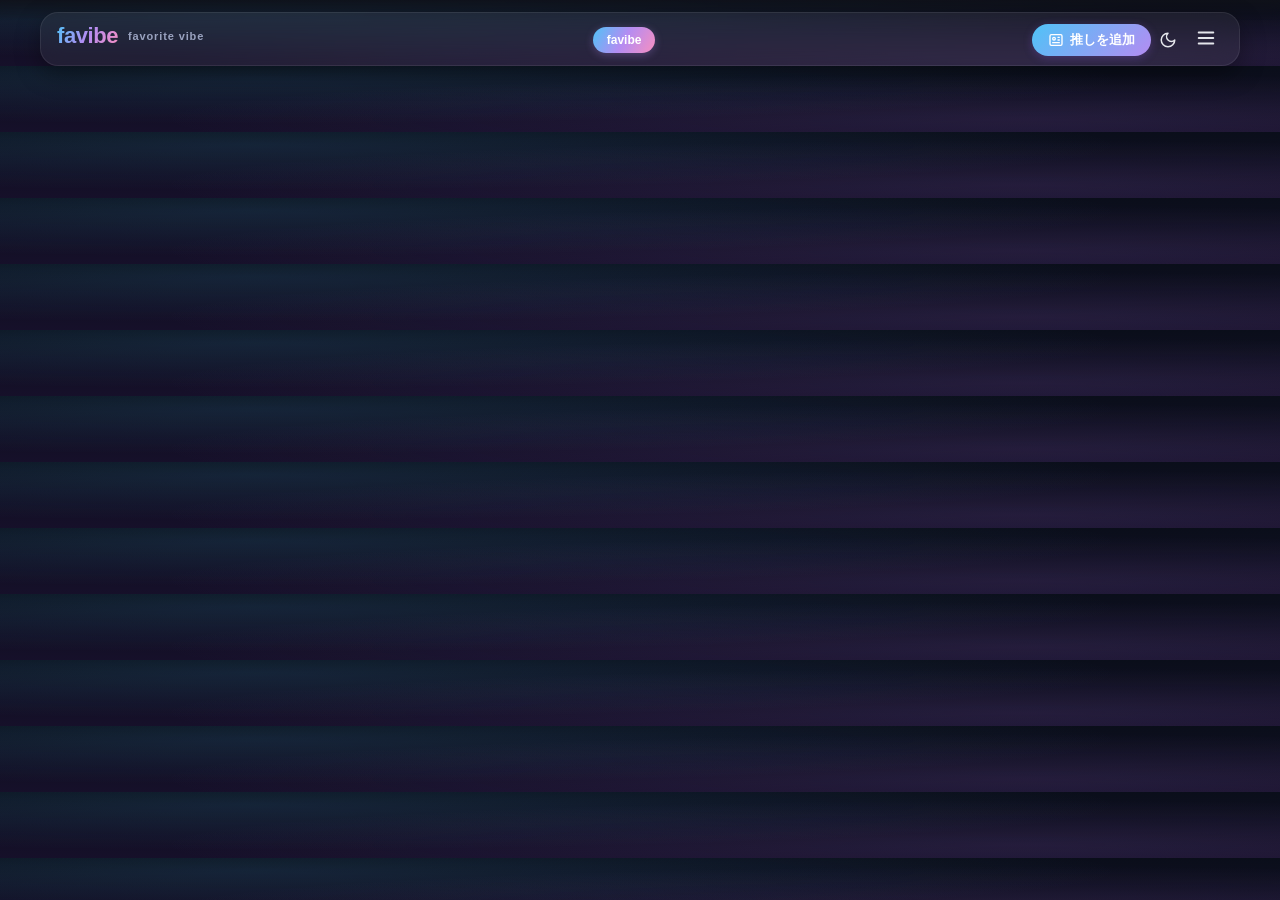
==== favibe.html @ fa759374 "feat: 元サイト大幅アップデートをfavibeに反映 (データ保持) - 上流 Millivibe の新UIをマージ: pinnedBar/検索フィルタ(タレント/プレイリスト/ソート/お気に入り" ====
<!DOCTYPE html>
<html lang="ja">
<head>
<meta charset="UTF-8">
<meta name="viewport" content="width=device-width, initial-scale=1.0">
<title>favibe | favorite vibe</title>
<meta name="description" content="favibe - にじさんじの歌みたを連続で聴く音楽サービス。好きな推しを選んで自動更新、止まらずに。">
<meta name="robots" content="noindex, nofollow, noarchive">
<meta property="og:title" content="favibe | favorite vibe">
<meta property="og:description" content="にじさんじの歌みたを連続で聴く音楽サービス。好きな推しを選んで自動更新。">
<meta property="og:type" content="website">
<meta property="og:url" content="https://favibe.onrender.com/">
<meta property="og:image" content="/images/icon/512.png">
<meta property="og:site_name" content="favibe">
<meta name="twitter:card" content="summary_large_image">
<meta name="twitter:title" content="favibe | favorite vibe">
<meta name="twitter:description" content="にじさんじの歌みたを連続で聴く音楽サービス。">
<link rel="icon" type="image/x-icon" href="/favicon.ico">
<link rel="icon" type="image/png" sizes="192x192" href="/images/icon/192.png">
<link rel="apple-touch-icon" sizes="512x512" href="/images/icon/512.png">
<link rel="stylesheet" href="/video.css">
<link rel="stylesheet" href="/millivibe.css">
<link rel="stylesheet" href="/favibe.css">
<style>
/* favibe oshi modal additions */
.favibe-logo-text {
  font-weight: 900;
  font-size: 22px;
  letter-spacing: -0.02em;
  background: linear-gradient(120deg,#4fc3f7,#b48cf2,#f78fc0);
  -webkit-background-clip: text;
  -webkit-text-fill-color: transparent;
  background-clip: text;
}
.oshi-modal {
  position: fixed;
  inset: 0;
  z-index: 10000;
  display: none;
  align-items: center;
  justify-content: center;
  padding: 16px;
}
.oshi-modal.open { display: flex; }
.oshi-modal-backdrop {
  position: absolute;
  inset: 0;
  background: rgba(5,8,18,0.72);
  backdrop-filter: blur(6px);
}
.oshi-modal-panel {
  position: relative;
  width: min(720px, 100%);
  max-height: min(85vh, 720px);
  overflow: hidden;
  display: flex;
  flex-direction: column;
  background: linear-gradient(180deg, rgba(26,31,55,0.98), rgba(14,18,36,0.98));
  border: 1px solid rgba(255,255,255,0.12);
  border-radius: 20px;
  box-shadow: 0 20px 60px rgba(0,0,0,0.55);
}
.oshi-modal-head {
  padding: 18px 20px 12px;
  border-bottom: 1px solid rgba(255,255,255,0.08);
  display: flex;
  align-items: center;
  justify-content: space-between;
  gap: 12px;
}
.oshi-modal-body {
  padding: 16px 20px;
  overflow-y: auto;
  flex: 1;
}
.oshi-modal-foot {
  padding: 14px 20px 18px;
  border-top: 1px solid rgba(255,255,255,0.08);
  display: flex;
  align-items: center;
  gap: 10px;
  justify-content: flex-end;
  flex-wrap: wrap;
}
.oshi-grid {
  display: grid;
  grid-template-columns: repeat(auto-fill, minmax(150px,1fr));
  gap: 10px;
}
.oshi-card {
  display: flex;
  align-items: center;
  gap: 10px;
  padding: 10px 12px;
  border-radius: 14px;
  border: 1px solid rgba(255,255,255,0.10);
  background: rgba(255,255,255,0.05);
  cursor: pointer;
  transition: all 0.15s;
  user-select: none;
}
.oshi-card:hover { background: rgba(255,255,255,0.09); transform: translateY(-1px); }
.oshi-card.selected {
  background: linear-gradient(135deg, rgba(79,195,247,0.22), rgba(183,140,242,0.22));
  border-color: rgba(183,140,242,0.45);
  box-shadow: 0 4px 14px rgba(183,140,242,0.18);
}
.oshi-check {
  width: 20px; height: 20px;
  border-radius: 50%;
  border: 2px solid rgba(255,255,255,0.22);
  display: inline-flex; align-items: center; justify-content: center;
  flex-shrink: 0;
  background: rgba(255,255,255,0.06);
  transition: all 0.15s;
}
.oshi-card.selected .oshi-check {
  background: linear-gradient(120deg,#4fc3f7,#b48cf2);
  border-color: transparent;
  color: #fff;
}
.oshi-chip {
  display: inline-flex; align-items: center; gap: 6px;
  padding: 6px 10px;
  border-radius: 999px;
  background: rgba(183,140,242,0.18);
  border: 1px solid rgba(183,140,242,0.25);
  color: #e4e6eb;
  font-size: 12px;
  font-weight: 700;
}
</style>
<script>try{ document.documentElement.setAttribute('data-theme','dark'); }catch(e){}</script>
</head>
<body class="millivibe favibe">
<header>
  <div class="header-top">
    <div class="header-logo" style="display:flex;align-items:center;gap:10px">
      <span class="favibe-logo-text">favibe</span>
      <span style="font-size:11px;color:#9aa3c0;font-weight:700;letter-spacing:0.08em">favorite vibe</span>
    </div>
    <nav class="service-nav" aria-label="サービス切替" style="display:flex;gap:6px;align-items:center;margin-left:12px">
      <span class="service-tab active" style="padding:6px 14px;border-radius:999px;background:linear-gradient(120deg,#4fc3f7,#b48cf2,#f78fc0);color:#fff;font-size:12px;font-weight:800;box-shadow:0 2px 8px rgba(183,140,242,0.3)">favibe</span>
    </nav>
    <div class="header-right">
      <button id="oshiAddBtn" class="header-mypage-btn" style="background:linear-gradient(135deg,#4fc3f7,#b48cf2);">推しを追加</button>
      <div class="cursor-top-wrap" id="cursorTopWrap" style="display:none">
        <button id="cursorTopBtn" class="cursor-top-btn" aria-label="カーソル選択" aria-expanded="false" aria-haspopup="true">
          <span class="cursor-top-preview" id="cursorTopPreview" style="width:18px;height:18px;border-radius:50%;background:#7a4fc4;border:2px solid #fff;box-shadow:0 1px 4px rgba(0,0,0,0.2);display:inline-block;flex-shrink:0"></span>
          <span id="cursorTopLabel">カーソル</span>
          <svg width="12" height="12" viewBox="0 0 24 24" fill="none" stroke="currentColor" stroke-width="2" stroke-linecap="round" stroke-linejoin="round" style="opacity:0.6"><path d="M6 9l6 6 6-6"/></svg>
        </button>
        <div id="cursorDropdown" class="cursor-dropdown" role="menu" aria-hidden="true"></div>
      </div>
      <button id="themeBtn" class="acct-btn" aria-label="ダークモード切替"><svg id="themeBtnIcon" width="18" height="18" viewBox="0 0 24 24" fill="none" stroke="currentColor" stroke-width="2" stroke-linecap="round" stroke-linejoin="round"><path d="M12 3a6 6 0 0 0 9 9 9 9 0 1 1-9-9Z"/></svg></button>
      <button id="acctBtn" class="acct-btn" aria-label="アカウント" style="display:none"><svg width="18" height="18" viewBox="0 0 24 24" fill="none" stroke="currentColor" stroke-width="2" stroke-linecap="round" stroke-linejoin="round"><path d="M19 21v-2a4 4 0 0 0-4-4H9a4 4 0 0 0-4 4v2"/><circle cx="12" cy="7" r="4"/></svg></button>
      <button id="hamburgerBtn" class="hamburger-btn" aria-label="メニュー"><svg width="22" height="22" viewBox="0 0 24 24" fill="none" stroke="currentColor" stroke-width="2" stroke-linecap="round" stroke-linejoin="round"><line x1="4" x2="20" y1="6" y2="6"/><line x1="4" x2="20" y1="12" y2="12"/><line x1="4" x2="20" y1="18" y2="18"/></svg></button>
    </div>
  </div>
</header>

<!-- 推し選択モーダル -->
<div id="oshiModal" class="oshi-modal" aria-hidden="true" role="dialog" aria-modal="true" aria-labelledby="oshiModalTitle">
  <div class="oshi-modal-backdrop" id="oshiModalBackdrop"></div>
  <div class="oshi-modal-panel">
    <div class="oshi-modal-head">
      <div>
        <h2 id="oshiModalTitle" style="margin:0;font-size:16px;font-weight:900;color:#e4e6eb">あなたの好きな推しを選んでください</h2>
        <p style="margin:6px 0 0;font-size:11px;color:#9aa3c0;line-height:1.6">複数選択できます。にじさんじ全員(172) + EN(28) + ChroNoiR から選べます。<br>1人が選んだ推しはクラス全員に共有され、自動更新されます。後から追加もできます。🔒は配信中のため変更不可。</p>
      </div>
      <button id="oshiModalClose" aria-label="閉じる" style="width:32px;height:32px;border-radius:50%;border:1px solid rgba(255,255,255,0.12);background:rgba(255,255,255,0.06);color:#9aa3c0;cursor:pointer">×</button>
    </div>
    <div class="oshi-modal-body">
      <div style="display:flex;gap:8px;align-items:center;margin-bottom:10px;flex-wrap:wrap">
        <input id="oshiSearch" placeholder="推しを検索 (例: 叶)" style="flex:1;min-width:140px;padding:10px 14px;border-radius:999px;border:1px solid rgba(255,255,255,0.12);background:rgba(255,255,255,0.08);color:#e4e6eb;font-size:13px">
        <span id="oshiCount" style="font-size:11px;color:#9aa3c0;white-space:nowrap">0件選択中</span>
        <button id="oshiSelectAll" style="padding:6px 10px;border-radius:999px;border:1px solid rgba(255,255,255,0.12);background:rgba(255,255,255,0.06);color:#e4e6eb;font-size:11px;cursor:pointer">全選択</button>
        <button id="oshiClearAll" style="padding:6px 10px;border-radius:999px;border:1px solid rgba(255,255,255,0.08);background:transparent;color:#9aa3c0;font-size:11px;cursor:pointer">クリア</button>
      </div>
      <div id="oshiGroupFilter" style="display:flex;gap:6px;align-items:center;margin-bottom:12px;flex-wrap:wrap">
        <button class="oshi-group-btn active" data-group="" style="padding:6px 12px;border-radius:999px;border:none;background:linear-gradient(120deg,#4fc3f7,#b48cf2);color:#fff;font-size:11px;font-weight:800;cursor:pointer">全て <span class="oshi-group-count" data-group="" style="opacity:0.85;margin-left:4px"></span></button>
        <button class="oshi-group-btn" data-group="にじさんじ" style="padding:6px 12px;border-radius:999px;border:1px solid rgba(255,255,255,0.12);background:rgba(255,255,255,0.06);color:#e4e6eb;font-size:11px;font-weight:700;cursor:pointer">にじさんじ <span class="oshi-group-count" data-group="にじさんじ" style="opacity:0.7;margin-left:4px"></span></button>
        <button class="oshi-group-btn" data-group="NIJISANJI EN" style="padding:6px 12px;border-radius:999px;border:1px solid rgba(255,255,255,0.12);background:rgba(255,255,255,0.06);color:#e4e6eb;font-size:11px;font-weight:700;cursor:pointer">EN <span class="oshi-group-count" data-group="NIJISANJI EN" style="opacity:0.7;margin-left:4px"></span></button>
        <button class="oshi-group-btn" data-group="にじさんじユニット" style="padding:6px 12px;border-radius:999px;border:1px solid rgba(255,255,255,0.12);background:rgba(255,255,255,0.06);color:#e4e6eb;font-size:11px;font-weight:700;cursor:pointer">ユニット <span class="oshi-group-count" data-group="にじさんじユニット" style="opacity:0.7;margin-left:4px"></span></button>
      </div>
      <div id="oshiSelectedChips" style="display:flex;flex-wrap:wrap;gap:6px;margin-bottom:12px"></div>
      <div id="oshiGrid" class="oshi-grid"></div>
      <p id="oshiHint" style="margin:12px 0 0;font-size:11px;color:#7a83a8;line-height:1.6"></p>
      <div id="oshiRequestSection" style="margin-top:16px;padding:14px;border-radius:14px;background:rgba(255,255,255,0.04);border:1px solid rgba(255,255,255,0.06)">
        <h4 style="margin:0 0 8px;font-size:12px;font-weight:800;color:#e4e6eb">にじさんじ以外をリクエスト</h4>
        <p style="margin:0 0 10px;font-size:11px;color:#9aa3c0;line-height:1.6">リストにない推しは、名前とYouTubeリンクでリクエストできます。送信すると管理者が確認して追加します。</p>
        <div style="display:flex;gap:8px;flex-wrap:wrap">
          <input id="oshiReqName" placeholder="名前 (例: Ado)" style="flex:1;min-width:120px;padding:10px 12px;border-radius:10px;border:1px solid rgba(255,255,255,0.12);background:rgba(255,255,255,0.08);color:#e4e6eb;font-size:12px">
          <input id="oshiReqUrl" placeholder="YouTubeリンク (例: https://www.youtube.com/@Ado1020)" style="flex:2;min-width:180px;padding:10px 12px;border-radius:10px;border:1px solid rgba(255,255,255,0.12);background:rgba(255,255,255,0.08);color:#e4e6eb;font-size:12px">
          <button id="oshiReqBtn" style="padding:10px 16px;border-radius:10px;border:none;background:linear-gradient(120deg,#4fc3f7,#b48cf2);color:#fff;font-size:12px;font-weight:800;cursor:pointer;white-space:nowrap">リクエスト送信</button>
        </div>
        <p id="oshiReqStatus" style="margin:8px 0 0;font-size:11px;color:#9aa3c0"></p>
        <div id="oshiReqList" style="margin-top:10px;display:flex;flex-direction:column;gap:6px"></div>
      </div>
<div class="vibe-layout">
    <nav class="vibe-side-nav" id="vibeSideNav" aria-label="Millivibeメニュー">
    <div id="pinnedBar" style="display:grid;grid-template-columns:1fr 1fr;gap:8px;margin-bottom:10px;padding:8px;background:rgba(255,255,255,0.04);border-radius:12px;border:1px dashed rgba(255,255,255,0.12)">
      <div style="grid-column:1/-1;font-size:11px;color:#9aa3c0;text-align:center">ピン留め（最大4つ）</div>
    </div>
    <div style="height:1px;background:rgba(255,255,255,0.08);margin:4px 0 8px"></div>
    <button class="vibe-nav-item active" data-tab="nowplaying">再生中</button>
    <button class="vibe-nav-item" data-tab="search">検索</button>
    <button class="vibe-nav-item" data-tab="library">ライブラリ</button>
    <button class="vibe-nav-item" data-tab="ranking">ランキング</button>
    <button class="vibe-nav-item" data-tab="playlists">プレイリスト</button>
  </nav>
  <main class="vibe-main">
    <!-- 再生中 -->
    <section id="vibeNowSec" class="vibe-section" data-tab="nowplaying">
      <div class="vibe-now-grid">
        <div class="vibe-now-left">
          <div class="vibe-record-wrap" id="recordWrap">
            <div class="vibe-record" id="vibeRecord">
              <div class="record-vinyl">
                <img id="recordThumb" src="" alt="" style="display:none">
                <div class="record-center"></div>
              </div>
            </div>
            <div class="record-info">
              <h2 id="nowTitle" style="margin:10px 0 4px;font-size:16px;font-weight:800;color:#e4e6eb">曲を選択してください</h2>
              <p id="nowArtist" style="margin:0;font-size:12px;color:#9aa3c0"></p>
            </div>
          </div>
          <div class="vibe-player-wrap small" id="vibePlayerWrap">
            <div id="vibePlayer"></div>
            <div class="watch-loading" id="vibeLoading" style="display:none"><div class="watch-spinner"></div><span>読み込み中...</span></div>
          </div>
        </div>
        <div class="vibe-now-right">
          <div class="vibe-controls" id="vibeControls">
            <button id="btnShuffle" title="シャッフル" aria-label="シャッフル"><svg width="16" height="16" viewBox="0 0 24 24" fill="none" stroke="currentColor" stroke-width="2"><polyline points="16 3 21 3 21 8"/><line x1="4" y1="20" x2="21" y2="3"/><polyline points="21 16 21 21 16 21"/><line x1="15" y1="15" x2="9" y2="9"/><polyline points="4 4 4 8 8 8"/></svg></button>
            <button id="btnPrev" title="前へ" aria-label="前へ"><svg width="16" height="16" viewBox="0 0 24 24" fill="currentColor"><polygon points="19 20 9 12 19 4 19 20"/><line x1="5" y1="19" x2="5" y2="5" style="stroke:currentColor;stroke-width:2"/></svg></button>
            <button id="btnPlay" class="play-main" title="再生/停止" aria-label="再生"><svg width="18" height="18" viewBox="0 0 24 24" fill="currentColor"><polygon points="5 3 19 12 5 21 5 3"/></svg></button>
            <button id="btnNext" title="次へ" aria-label="次へ"><svg width="16" height="16" viewBox="0 0 24 24" fill="currentColor"><polygon points="5 4 15 12 5 20 5 4"/><line x1="19" y1="5" x2="19" y2="19" style="stroke:currentColor;stroke-width:2"/></svg></button>
            <button id="btnRepeat" title="リピート" data-mode="off" aria-label="リピート"><svg width="16" height="16" viewBox="0 0 24 24" fill="none" stroke="currentColor" stroke-width="2"><polyline points="17 1 21 5 17 9"/><path d="M3 11V9a4 4 0 0 1 4-4h14"/><polyline points="7 23 3 19 7 15"/><path d="M21 13v2a4 4 0 0 1-4 4H3"/></svg></button>
            <button id="btnAutomix" title="AUTOMIX" data-on="0" aria-label="AUTOMIX">AUTOMIX</button>
            <button id="btnPip" title="PiP" aria-label="PiP"><svg width="14" height="14" viewBox="0 0 24 24" fill="none" stroke="currentColor" stroke-width="2"><rect x="2" y="3" width="20" height="14" rx="2"/><rect x="12" y="8" width="8" height="6" rx="1" fill="currentColor" stroke="none"/></svg></button>
          </div>
          <div style="display:flex;align-items:center;gap:8px;margin:10px 0">
            <input id="volSlider" type="range" min="0" max="100" value="80" title="音量" style="flex:1">
            <label style="display:flex;align-items:center;gap:6px;font-size:11px;color:#9aa3c0;white-space:nowrap"><input type="checkbox" id="autoNextToggle"> 自動連続再生</label>
          </div>
          <div id="oshiStatus" style="display:flex;align-items:center;gap:8px;margin:8px 0;padding:8px 10px;border-radius:12px;background:rgba(255,255,255,0.04);border:1px solid rgba(255,255,255,0.06);font-size:11px;color:#9aa3c0"></div>
          <div id="queueWrap" class="queue-wrap" style="max-height:50vh;overflow-y:auto;scroll-behavior:smooth;padding-right:4px">
            <div id="queueHistoryInline" style="display:none;margin-bottom:8px">
              <div style="font-size:11px;color:#9aa3c0;margin-bottom:6px;display:flex;align-items:center;gap:6px">再生履歴 <span style="font-size:10px;border:1px solid rgba(255,255,255,0.12);border-radius:999px;padding:1px 6px">薄く表示</span></div>
              <div id="historyListInline" style="display:flex;flex-direction:column;gap:6px;opacity:0.55"></div>
              <div style="height:1px;background:linear-gradient(to right, transparent, rgba(183,140,242,0.5), transparent);margin:10px 0"></div>
            </div>
            <div id="queueHistorySticky" style="display:none;position:sticky;top:0;background:rgba(10,14,26,0.92);backdrop-filter:blur(8px);padding:8px;border-radius:12px;margin-bottom:8px;z-index:2;border:1px solid rgba(255,255,255,0.08)">
              <div style="font-size:11px;color:#9aa3c0;margin-bottom:6px">最近再生した曲</div>
              <div id="historyListSticky" style="display:flex;flex-direction:column;gap:6px"></div>
            </div>
            <h3 style="font-size:13px;font-weight:800;margin:0 0 8px;display:flex;align-items:center;gap:8px">キュー <span id="queueCount" style="font-weight:400;color:#9aa3c0"></span><button id="btnClearQueue" style="margin-left:auto;padding:4px 10px;border-radius:999px;border:1px solid rgba(255,255,255,0.12);background:rgba(255,255,255,0.06);color:#e4e6eb;font-size:11px;cursor:pointer">クリア</button></h3>
            <div id="queueList" style="display:flex;flex-direction:column;gap:6px"></div>
          </div>
        </div>
      </div>
    </section>

    <!-- 検索 -->
    <section id="vibeSearchSec" class="vibe-section" data-tab="search" style="display:none">
      <div style="display:flex;gap:8px;align-items:center;margin-bottom:10px">
        <input id="songSearch" placeholder="曲名・アーティスト・タグで検索" style="flex:1;padding:10px 14px;border-radius:999px;border:1px solid rgba(255,255,255,0.12);background:rgba(255,255,255,0.08);color:#e4e6eb">
      </div>
      <div id="searchSuggest" style="display:flex;gap:6px;flex-wrap:wrap;margin-bottom:8px"></div>
      <div style="display:flex;gap:8px;align-items:center;flex-wrap:wrap;margin-bottom:10px">
        <select id="filterTalent" style="padding:8px 10px;border-radius:999px;border:1px solid rgba(255,255,255,0.12);background:rgba(255,255,255,0.08);color:#e4e6eb;font-size:12px"><option value="">全タレント</option></select>
        <select id="filterPlaylist" style="padding:8px 10px;border-radius:999px;border:1px solid rgba(255,255,255,0.12);background:rgba(255,255,255,0.08);color:#e4e6eb;font-size:12px"><option value="">全プレイリスト</option></select>
        <select id="sortSelect" style="padding:8px 10px;border-radius:999px;border:1px solid rgba(255,255,255,0.12);background:rgba(255,255,255,0.08);color:#e4e6eb;font-size:12px"><option value="new">新着</option><option value="popular">人気</option><option value="name">名前順</option><option value="plays">再生回数</option></select>
        <label style="font-size:11px;color:#9aa3c0;display:flex;align-items:center;gap:4px"><input type="checkbox" id="filterFavorites"> お気に入りのみ</label>
      </div>
      <div id="searchTags" style="display:flex;gap:6px;flex-wrap:wrap;margin-bottom:10px"></div>
      <div id="searchRecommend" style="margin-bottom:16px"></div>
      <div id="searchResults" style="display:grid;grid-template-columns:repeat(auto-fill,minmax(140px,1fr));gap:12px"></div>
      <button id="btnShowAllSongs" style="width:100%;margin-top:12px;padding:12px;border-radius:14px;background:rgba(255,255,255,0.06);border:1px solid rgba(255,255,255,0.08);color:#e4e6eb;font-weight:700;cursor:pointer;display:flex;align-items:center;justify-content:center;gap:6px"><svg width="16" height="16" viewBox="0 0 24 24" fill="none" stroke="currentColor" stroke-width="2"><rect x="3" y="3" width="7" height="7" rx="1"/><rect x="14" y="3" width="7" height="7" rx="1"/><rect x="3" y="14" width="7" height="7" rx="1"/><path d="M14 14h3v3h-3z"/><path d="M21 14v3"/><path d="M14 21h3v-3"/></svg> 曲一覧をすべて表示</button>
    </section>

    <!-- ライブラリ -->
    <section id="vibeLibrarySec" class="vibe-section" data-tab="library" style="display:none">
      <h3 style="font-size:14px;font-weight:800;margin:0 0 12px">ライブラリ</h3>
      <div class="library-section">
        <h4 style="font-size:12px;font-weight:800;color:#9aa3c0;margin:0 0 8px">お気に入り</h4>
        <div id="libFavorites" style="display:grid;grid-template-columns:repeat(auto-fill,minmax(140px,1fr));gap:12px"></div>
      </div>
      <div class="library-section" style="margin-top:18px">
        <h4 style="font-size:12px;font-weight:800;color:#9aa3c0;margin:0 0 8px">自作プレイリスト</h4>
        <div id="libPlaylists" style="display:flex;flex-direction:column;gap:8px"></div>
      </div>
      <div class="library-section" style="margin-top:18px">
        <h4 style="font-size:12px;font-weight:800;color:#9aa3c0;margin:0 0 8px">再生履歴</h4>
        <div id="libHistory" style="display:flex;flex-direction:column;gap:6px;max-height:300px;overflow-y:auto"></div>
      </div>
    </section>

    <!-- ランキング -->
    <section id="vibeRankingSec" class="vibe-section" data-tab="ranking" style="display:none">
      <h3 style="font-size:14px;font-weight:800;margin:0 0 10px">人気ランキング</h3>
      <div id="rankingList" style="display:flex;flex-direction:column;gap:8px"></div>
      <p style="font-size:11px;color:#9aa3c0;margin-top:8px">YouTube再生数とUnishare内再生回数を併記しています。</p>
    </section>

    <!-- プレイリスト -->
    <section id="vibePlaylistsSec" class="vibe-section" data-tab="playlists" style="display:none">
      <h3 style="font-size:12px;font-weight:800;color:#9aa3c0;margin:0 0 8px">タレント別（全曲）</h3>
      <div id="talentPlaylists" style="display:grid;grid-template-columns:repeat(auto-fill,minmax(140px,1fr));gap:12px;margin-bottom:18px"></div>
      <h3 style="font-size:12px;font-weight:800;color:#9aa3c0;margin:0 0 8px">プリセット</h3>
      <div id="presetPlaylists" style="display:grid;grid-template-columns:1fr 1fr;gap:12px;margin-bottom:18px"></div>
      <div style="display:flex;align-items:center;gap:8px;margin-bottom:8px"><h3 style="font-size:13px;font-weight:800;margin:0">自作プレイリスト</h3><button id="btnCreatePlaylist" style="margin-left:auto;padding:6px 12px;border-radius:999px;border:none;background:linear-gradient(120deg,#4fc3f7,#b48cf2,#f78fc0);color:#fff;font-size:12px;font-weight:800;cursor:pointer">新規作成</button></div>
      <div id="customPlaylists" style="display:flex;flex-direction:column;gap:8px"></div>
    </section>
  </main>
</div>
<div id="miniPlayer" style="display:none;position:fixed;bottom:0;left:0;right:0;z-index:140;background:rgba(10,14,26,0.92);backdrop-filter:blur(12px);border-top:1px solid rgba(255,255,255,0.08);padding:8px 16px;align-items:center;gap:12px">
  <img id="miniThumb" style="width:48px;height:48px;border-radius:8px;object-fit:cover;flex-shrink:0" src="" alt="">
  <div style="flex:1;min-width:0">
    <div id="miniTitle" style="font-size:12px;font-weight:800;color:#e4e6eb;white-space:nowrap;overflow:hidden;text-overflow:ellipsis"></div>
    <div id="miniArtist" style="font-size:11px;color:#9aa3c0;white-space:nowrap;overflow:hidden;text-overflow:ellipsis"></div>
    <div style="height:3px;background:rgba(255,255,255,0.12);border-radius:999px;margin-top:4px"><div id="miniProgress" style="height:100%;width:0;background:linear-gradient(90deg,#4fc3f7,#b48cf2);border-radius:999px;transition:width 0.5s linear"></div></div>
  </div>
  <button id="miniPrev" aria-label="前へ" style="width:32px;height:32px;border-radius:50%;background:rgba(255,255,255,0.08);border:none;color:#e4e6eb;cursor:pointer;display:inline-flex;align-items:center;justify-content:center"><svg width="14" height="14" viewBox="0 0 24 24" fill="currentColor"><polygon points="19 20 9 12 19 4 19 20"/><line x1="5" y1="19" x2="5" y2="5" style="stroke:currentColor;stroke-width:2"/></svg></button>
  <button id="miniPlay" aria-label="再生" style="width:40px;height:40px;border-radius:50%;background:linear-gradient(120deg,#4fc3f7,#b48cf2,#f78fc0);color:#fff;border:none;cursor:pointer;display:inline-flex;align-items:center;justify-content:center"><svg width="16" height="16" viewBox="0 0 24 24" fill="currentColor"><polygon points="5 3 19 12 5 21 5 3"/></svg></button>
  <button id="miniNext" aria-label="次へ" style="width:32px;height:32px;border-radius:50%;background:rgba(255,255,255,0.08);border:none;color:#e4e6eb;cursor:pointer;display:inline-flex;align-items:center;justify-content:center"><svg width="14" height="14" viewBox="0 0 24 24" fill="currentColor"><polygon points="5 4 15 12 5 20 5 4"/><line x1="19" y1="5" x2="19" y2="19" style="stroke:currentColor;stroke-width:2"/></svg></button>
  <button id="miniExpand" aria-label="拡大" style="width:32px;height:32px;border-radius:50%;background:transparent;border:1px solid rgba(255,255,255,0.12);color:#9aa3c0;cursor:pointer;display:inline-flex;align-items:center;justify-content:center"><svg width="14" height="14" viewBox="0 0 24 24" fill="none" stroke="currentColor" stroke-width="2"><polyline points="15 3 21 3 21 9"/><polyline points="9 21 3 21 3 15"/><line x1="21" y1="3" x2="14" y2="10"/><line x1="3" y1="21" x2="10" y2="14"/></svg></button>
</div>
<footer class="site-footer">
  <p>favibeはクラス内で共有する音楽サービスです。楽曲の著作権は各権利者に帰属します。</p>
  <p style="font-size:11px;color:#7a83a8;margin-top:4px">YouTubeの広告は通常通り表示されます。プレイヤーを覆い隠さずご視聴ください。 • <span style="opacity:0.7">参考: Milli Unishare Millivibe</span></p>
</footer>

<script src="https://www.gstatic.com/firebasejs/10.12.2/firebase-app-compat.js"></script>
<script src="https://www.gstatic.com/firebasejs/10.12.2/firebase-database-compat.js"></script>
<script src="https://www.gstatic.com/firebasejs/10.12.2/firebase-auth-compat.js"></script>
<script src="/firebase-config.js"></script>
<script src="/js/icons.js"></script>
<script src="/firebase-init.js"></script>
<script src="/js/config.js"></script>
<script src="/js/storage.js"></script>
<script src="https://www.youtube.com/iframe_api" async></script>
<script src="/js/favibe.js"></script>
</body>
</html>
---- video.css ----
:root {
  --grad-main: linear-gradient(120deg, #4fc3f7, #b48cf2, #f78fc0);
  --card-bg: rgba(255, 255, 255, 0.78);
  --card-border: rgba(255, 255, 255, 0.92);
  --shadow: 0 8px 24px rgba(122, 131, 168, 0.12);
  --ink: #3b4468;
  --ink-muted: #7a83a8;
}
* { box-sizing: border-box; }
body {
  font-family: 'Helvetica Neue', Arial, sans-serif;
  background-color: #f8fbff;
  background-image: linear-gradient(175deg, #f8fbff 0%, #f6f3ff 45%, #fff8fb 100%);
  margin: 0;
  padding: 0;
  color: var(--ink);
}
body::before {
  content: "";
  position: fixed;
  top: 0; left: 0; right: 0;
  height: 20px;
  background: linear-gradient(to bottom, rgba(248,251,255,0.92) 0%, rgba(248,251,255,0.55) 45%, transparent 100%);
  -webkit-backdrop-filter: blur(4px);
  backdrop-filter: blur(4px);
  pointer-events: none;
  z-index: 99;
}
html[data-theme="dark"] body::before {
  background: linear-gradient(to bottom, rgba(16,18,26,0.85) 0%, transparent 100%);
}
@media (prefers-reduced-motion: reduce) { body::before { display: none; } }

/* ── インラインアイコン ── */
svg.ic {
  width: 1em;
  height: 1em;
  vertical-align: -0.125em;
  flex-shrink: 0;
}
.member-avatar-fallback svg.ic { width: 24px; height: 24px; color: #999; }
.member-icon {
  height: 36px;
  width: auto;
  max-width: 120px;
  border-radius: 4px;
  vertical-align: middle;
  object-fit: contain;
  background: transparent;
}

header {
  background: var(--card-bg);
  -webkit-backdrop-filter: blur(12px);
  backdrop-filter: blur(12px);
  padding: 10px 16px 8px;
  border: 1px solid var(--card-border);
  border-radius: 18px;
  margin: 12px auto 0;
  max-width: 1200px;
  position: sticky;
  top: 12px;
  z-index: 100;
  box-shadow: var(--shadow);
}

.header-top {
  display: flex;
  align-items: center;
  justify-content: space-between;
  gap: 12px;
  max-width: 1200px;
  margin: 0 auto;
}

.header-logo {
  text-align: left;
  margin-bottom: 8px;
}

.header-logo img {
  height: 40px;
  width: auto;
  display: block;
}

/* ── ヘッダーのマイページボタン（デスクトップのみ） ── */
.header-mypage-btn {
  display: inline-flex;
  align-items: center;
  gap: 6px;
  background: linear-gradient(135deg, #7a4fc4, #a06fd8);
  color: #fff;
  border: none;
  border-radius: 999px;
  padding: 7px 16px;
  font-size: 13px;
  font-weight: bold;
  cursor: pointer;
  white-space: nowrap;
  box-shadow: 0 2px 8px rgba(122, 79, 196, 0.35);
  transition: transform 0.15s, box-shadow 0.15s;
  touch-action: manipulation;
}
.header-mypage-btn::before {
  content: '';
  flex-shrink: 0;
  width: 16px;
  height: 16px;
  background: currentColor;
  -webkit-mask: url("data:image/svg+xml;charset=utf-8,%3Csvg xmlns='http://www.w3.org/2000/svg' viewBox='0 0 24 24' fill='none' stroke='black' stroke-width='2' stroke-linecap='round' stroke-linejoin='round'%3E%3Crect x='3' y='4' width='18' height='16' rx='2'/%3E%3Ccircle cx='9' cy='10' r='2'/%3E%3Cpath d='M15 8h2'/%3E%3Cpath d='M15 12h2'/%3E%3Cpath d='M7 16h10'/%3E%3C/svg%3E") center / contain no-repeat;
  mask: url("data:image/svg+xml;charset=utf-8,%3Csvg xmlns='http://www.w3.org/2000/svg' viewBox='0 0 24 24' fill='none' stroke='black' stroke-width='2' stroke-linecap='round' stroke-linejoin='round'%3E%3Crect x='3' y='4' width='18' height='16' rx='2'/%3E%3Ccircle cx='9' cy='10' r='2'/%3E%3Cpath d='M15 8h2'/%3E%3Cpath d='M15 12h2'/%3E%3Cpath d='M7 16h10'/%3E%3C/svg%3E") center / contain no-repeat;
}
.header-mypage-btn:hover {
  transform: translateY(-1px);
  box-shadow: 0 4px 14px rgba(122, 79, 196, 0.45);
}
@media (max-width: 560px) {
  .header-mypage-btn { display: none; }
  .header-logo img { height: 28px; }
  .header-logo { margin-bottom: 6px; }
  header { padding: 8px 12px 4px; }
  .header-top { gap: 8px; }
}

.stats-bar {
  background: #e6f9fa;
  border-radius: 20px;
  padding: 6px 14px;
  font-size: 12px;
  color: #00878c;
  display: inline-flex;
  align-items: center;
  gap: 10px;
  margin-left: 12px;
  font-weight: bold;
  flex-wrap: wrap;
  vertical-align: middle;
}
.stats-bar .stat-item {
  display: inline-flex;
  align-items: center;
  gap: 3px;
}
.stats-bar .stat-item .label { color: #555; }
.stats-bar .level-badge {
  background: #00bec4;
  color: #fff;
  padding: 2px 10px;
  border-radius: 12px;
  font-size: 12px;
}
.stats-bar .exp-bar {
  display: inline-flex;
  align-items: center;
  gap: 4px;
}
.stats-bar .exp-bar-fill {
  width: 60px;
  height: 6px;
  background: #ddd;
  border-radius: 3px;
  overflow: hidden;
  display: inline-block;
  vertical-align: middle;
}
.stats-bar .exp-bar-fill-inner {
  height: 100%;
  background: #00bec4;
  border-radius: 3px;
  transition: width 0.3s;
}

.tab-menu {
  display: flex;
  gap: 8px;
  max-width: 1200px;
  margin: 0 auto;
  overflow-x: auto;
  white-space: nowrap;
  padding-bottom: 6px;
  scrollbar-width: thin;
  scrollbar-color: #c9d4d2 transparent;
}
.tab-menu::-webkit-scrollbar { height: 6px; }
.tab-menu::-webkit-scrollbar-track { background: transparent; }
.tab-menu::-webkit-scrollbar-thumb { background: #c9d4d2; border-radius: 3px; }

.tab-item {
  background: rgba(255,255,255,0.75);
  color: var(--ink-muted);
  border: 1px solid var(--card-border);
  padding: 6px 14px;
  border-radius: 999px;
  font-size: 13px;
  font-weight: bold;
  cursor: pointer;
  transition: all 0.2s;
  flex-shrink: 0;
  display: inline-flex;
  align-items: center;
  gap: 6px;
  touch-action: manipulation;
  box-shadow: 0 2px 8px rgba(122,131,168,0.08);
}
.tab-item.active {
  background: var(--grad-main);
  color: white;
  border-color: transparent;
  box-shadow: 0 4px 14px rgba(183, 140, 242, 0.35);
}

.main-content {
  max-width: 1000px;
  margin: 20px auto;
  padding: 0 16px;
}

/* ── 検索バー ── */
.search-bar {
  margin: 14px 0 0;
}
.search-field {
  display: flex;
  align-items: center;
  gap: 8px;
  background: #fff;
  border: 1px solid #e0e0e0;
  border-radius: 24px;
  padding: 8px 14px;
  box-shadow: 0 1px 4px rgba(0,0,0,0.04);
}
.search-field > svg.ic { width: 16px; height: 16px; color: #999; }
.search-field input {
  flex: 1;
  border: none;
  outline: none;
  font-size: 14px;
  background: transparent;
  min-width: 0;
}
.search-clear-btn {
  background: #e8eceb;
  border: none;
  border-radius: 50%;
  width: 22px;
  height: 22px;
  display: inline-flex;
  align-items: center;
  justify-content: center;
  cursor: pointer;
  color: #666;
  padding: 0;
  flex-shrink: 0;
  touch-action: manipulation;
}
.search-clear-btn svg.ic { width: 12px; height: 12px; }
.search-clear-btn:hover { background: #d5dddb; }
.search-filters {
  display: flex;
  gap: 6px;
  margin-top: 8px;
  flex-wrap: wrap;
  align-items: center;
}
.sf-chip {
  background: #e8eceb;
  color: #555;
  border: none;
  padding: 6px 12px;
  border-radius: 16px;
  font-size: 12px;
  font-weight: bold;
  cursor: pointer;
  transition: all 0.2s;
  display: inline-flex;
  align-items: center;
  gap: 5px;
  touch-action: manipulation;
}
.sf-chip.active {
  background: #00bec4;
  color: #fff;
}
.sf-chip:hover { opacity: 0.85; }
.sf-select {
  background: #fff;
  color: #555;
  border: 1px solid #e0e0e0;
  border-radius: 16px;
  padding: 6px 10px;
  font-size: 12px;
  font-weight: bold;
  cursor: pointer;
  max-width: 100%;
  touch-action: manipulation;
}
.search-results { margin-top: 20px; }

/* ── 他サイトカード ── */
.sites-grid {
  display: grid;
  grid-template-columns: 1fr 1fr;
  gap: 12px;
}
.site-card {
  display: flex;
  align-items: center;
  gap: 12px;
  background: var(--card-bg);
  -webkit-backdrop-filter: blur(12px);
  backdrop-filter: blur(12px);
  border: 1px solid var(--card-border);
  border-radius: 18px;
  padding: 14px;
  box-shadow: var(--shadow);
  text-decoration: none;
  color: var(--ink);
  transition: transform 0.15s, box-shadow 0.15s;
  touch-action: manipulation;
}
.site-card:hover {
  transform: translateY(-2px);
  box-shadow: 0 12px 26px rgba(122,131,168,0.18);
}
.site-card--soon {
  opacity: 0.72;
  background: #f6f7f8;
  box-shadow: none;
}
.site-card--soon:hover {
  transform: none;
  box-shadow: none;
  cursor: default;
}
.site-card-badge {
  display: inline-block;
  margin-left: 6px;
  padding: 1px 7px;
  border-radius: 999px;
  background: #e8e8ec;
  color: #666;
  font-size: 10px;
  font-weight: normal;
  vertical-align: 1px;
}
.site-card-icon {
  width: 64px;
  height: 48px;
  flex-shrink: 0;
  display: flex;
  align-items: center;
  justify-content: center;
  overflow: hidden;
}
.site-card-icon img {
  max-width: 100%;
  max-height: 100%;
  object-fit: contain;
}
.site-card-body {
  display: flex;
  flex-direction: column;
  gap: 3px;
  min-width: 0;
}
.site-card-name {
  font-size: 14px;
  font-weight: bold;
  white-space: nowrap;
  overflow: hidden;
  text-overflow: ellipsis;
}
.site-card-desc {
  font-size: 11px;
  color: #888;
  line-height: 1.5;
  display: -webkit-box;
  -webkit-line-clamp: 2;
  -webkit-box-orient: vertical;
  overflow: hidden;
}
@media (max-width: 560px) {
  .sites-grid { grid-template-columns: 1fr; }
}

/* ── Milli Orbis 宣伝（ホーム） ── */
.orbis-promo {
  background: linear-gradient(135deg, #e6f9fa, #d7f0f4);
  border: 1px solid rgba(0, 190, 196, 0.25);
  border-radius: 12px;
  padding: 16px 18px;
}
.orbis-promo-body {
  display: flex;
  align-items: center;
  gap: 14px;
}
.orbis-promo-icon {
  flex-shrink: 0;
  width: 56px;
  height: 56px;
  border-radius: 50%;
  background: #fff;
  display: flex;
  align-items: center;
  justify-content: center;
  overflow: hidden;
  box-shadow: 0 2px 6px rgba(0,0,0,0.08);
}
.orbis-promo-icon img {
  max-width: 100%;
  max-height: 100%;
  object-fit: contain;
}
.orbis-promo-text {
  min-width: 0;
}
.orbis-promo-title {
  font-size: 15px;
  font-weight: bold;
  color: #00878c;
  margin-bottom: 4px;
}
.orbis-promo-desc {
  margin: 0 0 10px;
  font-size: 12px;
  color: #555;
  line-height: 1.6;
}
.orbis-promo-links {
  display: flex;
  gap: 8px;
  flex-wrap: wrap;
}
.orbis-promo-links a {
  display: inline-flex;
  align-items: center;
  gap: 5px;
  background: #fff;
  color: #00878c;
  border: 1px solid rgba(0, 190, 196, 0.35);
  border-radius: 20px;
  padding: 6px 13px;
  font-size: 12px;
  font-weight: bold;
  text-decoration: none;
  transition: background 0.15s, transform 0.15s;
  touch-action: manipulation;
}
.orbis-promo-links a:hover {
  background: #00bec4;
  color: #fff;
  transform: translateY(-1px);
}
@keyframes orbisPulse {
  0%, 100% { box-shadow: 0 0 0 0 rgba(0, 190, 196, 0.35); }
  50% { box-shadow: 0 0 0 6px rgba(0, 190, 196, 0); }
}
.orbis-promo-links a:first-child {
  animation: orbisPulse 2.4s ease-in-out infinite;
}
@media (max-width: 560px) {
  .orbis-promo-body { flex-direction: column; text-align: center; }
  .orbis-promo-links { justify-content: center; }
}

/* ── メンバータブのアクション行（Milli Orbis への導線） ── */
.member-actions {
  display: flex;
  gap: 10px;
  flex-wrap: wrap;
  margin: 6px 0 14px;
}
.orbis-link {
  display: inline-flex;
  align-items: center;
  gap: 6px;
  background: #fff;
  color: #00878c;
  border: 1px solid rgba(0, 190, 196, 0.35);
  border-radius: 20px;
  padding: 7px 15px;
  font-size: 12px;
  font-weight: bold;
  text-decoration: none;
  transition: background 0.15s, transform 0.15s;
  touch-action: manipulation;
}
.orbis-link:hover {
  background: #00bec4;
  color: #fff;
  transform: translateY(-1px);
}

/* ── チャンネル行（YouTube風） ── */
.video-channel-row {
  display: flex;
  align-items: center;
  gap: 7px;
  margin-top: 1px;
}
.video-channel-icon-wrap {
  width: 22px;
  height: 22px;
  border-radius: 50%;
  overflow: hidden;
  flex-shrink: 0;
  background: #fff;
  display: flex;
  align-items: center;
  justify-content: center;
  color: #aaa;
  border: 1px solid #eee;
}
.video-channel-icon {
  width: 100%;
  height: 100%;
  border-radius: 50%;
  object-fit: cover;
  display: block;
}
.video-channel-icon-wrap svg.ic { width: 13px; height: 13px; }
.video-channel-name {
  font-size: 11px;
  color: #888;
  overflow: hidden;
  text-overflow: ellipsis;
  white-space: nowrap;
  min-width: 0;
}

.tab-content { display: none; }
.tab-content.active { display: block; animation: fadeIn 0.3s; }
@keyframes fadeIn {
  from { opacity: 0; transform: translateY(5px); }
  to { opacity: 1; transform: translateY(0); }
}

.playlist-section { margin-bottom: 20px; }

.playlist-slider {
  display: flex;
  overflow-x: auto;
  gap: 12px;
  padding-bottom: 8px;
  scroll-snap-type: x mandatory;
  -ms-overflow-style: none;
  scrollbar-width: none;
}
.playlist-slider::-webkit-scrollbar { display: none; }
.playlist-slider .video-card {
  flex: 0 0 260px;
  scroll-snap-align: start;
}

.type-nav {
  display: flex;
  gap: 8px;
  margin: 12px 0 16px;
  flex-wrap: wrap;
}
.type-nav-btn {
  background: #e8eceb;
  color: #555;
  border: none;
  padding: 7px 16px;
  border-radius: 20px;
  font-size: 12px;
  font-weight: bold;
  cursor: pointer;
  transition: all 0.2s;
  touch-action: manipulation;
  display: inline-flex;
  align-items: center;
  gap: 5px;
}
.type-nav-btn:hover {
  background: #00bec4;
  color: #fff;
}

.video-section { margin-bottom: 24px; }

.section-header {
  display: flex;
  align-items: center;
  justify-content: space-between;
  margin-bottom: 10px;
}
.section-header h3 {
  margin: 0;
  font-size: 16px;
}
.oshi-team-chips {
  display: inline-flex;
  gap: 6px;
  margin-left: 10px;
}
.oshi-chip {
  width: 28px;
  height: 28px;
  border-radius: 50%;
  overflow: hidden;
  display: inline-flex;
  align-items: center;
  justify-content: center;
  background: rgba(122, 131, 168, 0.15);
}
.oshi-chip img { width: 100%; height: 100%; object-fit: cover; }
.oshi-chip .ic { width: 16px; height: 16px; color: #5a6072; }
.cooldown-badge {
  font-size: 12px;
  color: #ff4757;
  font-weight: bold;
}
.cooldown-badge.ready { color: #2ed573; }

.video-grid {
  display: grid;
  grid-template-columns: 1fr 1fr;
  gap: 12px;
}
@media (min-width: 1024px) {
  .video-grid { grid-template-columns: repeat(4, 1fr); gap: 10px; }
}
@media (min-width: 681px) and (max-width: 1023px) {
  .video-grid { grid-template-columns: repeat(3, 1fr); }
}

.video-card {
  background: var(--card-bg);
  -webkit-backdrop-filter: blur(12px);
  backdrop-filter: blur(12px);
  border: 1px solid var(--card-border);
  border-radius: 18px;
  overflow: hidden;
  box-shadow: var(--shadow);
  display: flex;
  flex-direction: column;
  transition: transform 0.15s, box-shadow 0.15s;
}
.video-card:hover { transform: translateY(-2px); box-shadow: 0 12px 26px rgba(122,131,168,0.18); }

.video-thumb-wrap {
  position: relative;
  padding-top: 56.25%;
  background: #000;
  cursor: pointer;
}
.video-thumb-wrap iframe {
  position: absolute;
  top: 0; left: 0; width: 100%; height: 100%;
  border: none;
}
.video-thumb-img {
  position: absolute;
  top: 0; left: 0; width: 100%; height: 100%;
  object-fit: cover;
}
.play-overlay {
  position: absolute;
  top: 50%; left: 50%;
  transform: translate(-50%, -50%);
  width: 52px; height: 52px;
  background: rgba(0,0,0,0.65);
  border-radius: 50%;
  display: flex;
  align-items: center;
  justify-content: center;
  font-size: 22px;
  color: #fff;
  pointer-events: none;
  transition: background 0.2s;
}
.video-thumb-wrap:hover .play-overlay {
  background: rgba(255,0,0,0.8);
}

.video-body {
  padding: 10px 12px 12px;
  display: flex;
  flex-direction: column;
  gap: 6px;
  flex: 1;
}

.video-title {
  font-size: 13px;
  font-weight: bold;
  margin: 0;
  line-height: 1.4;
  display: -webkit-box;
  -webkit-line-clamp: 2;
  -webkit-box-orient: vertical;
  overflow: hidden;
  flex: 1;
}
.video-title-row {
  display: flex;
  align-items: flex-start;
  gap: 6px;
}
.fav-btn {
  background: none;
  border: none;
  cursor: pointer;
  font-size: 18px;
  padding: 0;
  line-height: 1;
  color: #ccc;
  flex-shrink: 0;
  transition: color 0.15s;
  touch-action: manipulation;
}
.fav-btn:hover { color: #ffa502; }
.fav-btn.active { color: #ffa502; }
/* 共有ボタンは常時ティールでお気に入り（星）と区別しやすく */
.fav-btn.share-btn { color: #00bec4; }
.fav-btn.share-btn:hover { color: #0ab8be; }
/* タップ領域を少し広げて誤タップでカード側に漏れないように */
.video-title-row .fav-btn {
  padding: 6px 5px 4px;
  display: inline-flex;
  align-items: center;
}
.video-title-row .fav-btn .ic { width: 18px; height: 18px; }
.fav-btn.share-btn:hover { color: #00bec4; }
.fav-btn.share-btn.active { color: #00bec4; }

/* メンバータブ見出し（タイトル + 共有ボタン） */
.member-head {
  display: flex;
  align-items: center;
  justify-content: space-between;
  gap: 12px;
  margin-bottom: 16px;
}
.member-head h2 {
  margin: 0;
}

.cheer-button {
  background-color: #ff4757;
  color: white;
  border: none;
  padding: 8px;
  border-radius: 6px;
  font-size: 13px;
  font-weight: bold;
  cursor: pointer;
  transition: background 0.2s;
  width: 100%;
  touch-action: manipulation;
}
.cheer-button:hover { background-color: #ff6b81; }
.cheer-button:disabled { background-color: #a4b0be; cursor: not-allowed; }

.cooldown-text {
  font-size: 11px;
  color: #747d8c;
  text-align: center;
  margin: 0;
}

.youtube-link {
  display: block;
  text-align: center;
  font-size: 12px;
  color: #167ac6;
  text-decoration: none;
}
.youtube-link:hover { text-decoration: underline; }

/* ── 視聴ページ（YouTube風） ── */
.watch-view {
  padding-bottom: 24px;
}
.watch-bar {
  display: flex;
  align-items: center;
  gap: 10px;
  margin-bottom: 10px;
}
.watch-back-btn {
  background: #fff;
  border: 1px solid #e0e0e0;
  border-radius: 20px;
  padding: 7px 16px;
  font-size: 13px;
  font-weight: bold;
  color: #555;
  cursor: pointer;
  transition: background 0.15s, color 0.15s;
  touch-action: manipulation;
}
.watch-back-btn:hover {
  background: #00bec4;
  border-color: #00bec4;
  color: #fff;
}
.watch-player-wrap {
  position: sticky;
  top: var(--watch-sticky-top, 64px);
  z-index: 50;
  padding-top: 56.25%;
  background: #000;
  border-radius: 12px;
  overflow: hidden;
  box-shadow: 0 4px 14px rgba(0,0,0,0.08);
}
.watch-player-wrap iframe, #watchPlayer {
  position: absolute;
  top: 0; left: 0;
  width: 100%;
  height: 100%;
  border: none;
}
/* 同時視聴グリッド（2-4分割） */
.watch-grid {
  display: grid;
  gap: 12px;
}
.watch-grid.cols-2 { grid-template-columns: 1fr 1fr; }
.watch-grid.cols-3 { grid-template-columns: repeat(3, 1fr); }
.watch-grid.cols-4 { grid-template-columns: 1fr 1fr; }
.watch-grid-cell {
  display: flex;
  flex-direction: column;
  gap: 8px;
  min-width: 0;
}
.watch-grid-cell .watch-player-wrap {
  position: relative;
  top: auto;
}
.watch-grid-cell .watch-info { padding: 8px 0 0; }
.watch-grid-cell .watch-title { font-size: 14px; line-height: 1.4; }
.watch-split-close {
  position: absolute;
  top: 8px;
  right: 8px;
  z-index: 5;
  width: 28px;
  height: 28px;
  border: none;
  border-radius: 50%;
  background: rgba(0,0,0,0.6);
  color: #fff;
  font-size: 16px;
  line-height: 1;
  cursor: pointer;
  display: flex;
  align-items: center;
  justify-content: center;
}
.watch-pip-btn:hover, .watch-back-btn:hover { opacity: 0.9; }
.watch-collab { margin-bottom: 16px; }
.watch-collab h3 { font-size: 13px; font-weight: 800; margin: 0 0 4px; }
.watch-split-add-btn {
  margin-top: 6px;
  padding: 4px 10px;
  border: 1px solid #00bec4;
  border-radius: 999px;
  background: #fff;
  color: #00bec4;
  font-size: 11px;
  font-weight: 700;
  cursor: pointer;
}
.watch-split-add-btn:hover { background: #00bec4; color: #fff; }
/* 分割時は画面ギリギリまで使う */
.watch-view-split {
  margin: 0 -16px;
  padding: 0 4px;
}
.watch-view-split .watch-player-wrap {
  border-radius: 8px;
}
.watch-iframe-grid {
  display: grid;
  gap: 8px;
}
.watch-iframe-grid.cols-2 { grid-template-columns: 1fr 1fr; }
.watch-iframe-grid.cols-3 { grid-template-columns: 1fr 1fr; }
.watch-iframe-grid.cols-3 .watch-iframe-cell:nth-child(3) { grid-column: 1 / span 1; }
.watch-iframe-grid.cols-4 { grid-template-columns: 1fr 1fr; }
.watch-title-grid {
  display: grid;
  gap: 8px;
}
.watch-title-grid.cols-2 { grid-template-columns: 1fr 1fr; }
.watch-title-grid.cols-3 { grid-template-columns: 1fr 1fr; }
.watch-title-grid.cols-3 .watch-title-cell:nth-child(3) { grid-column: 1 / span 1; }
.watch-title-grid.cols-4 { grid-template-columns: 1fr 1fr; }
.watch-title-cell .watch-info { padding: 8px 0 0; }
.watch-title-cell .watch-title { font-size: 13px; }
@media (max-width: 680px) {
  .watch-view-split {
    margin: 0 -16px;
    padding: 0;
  }
  .watch-view-split .watch-player-wrap {
    border-radius: 0;
  }
  .watch-view-split .watch-iframe-grid,
  .watch-view-split .watch-title-grid {
    gap: 2px;
  }
  .watch-iframe-grid.cols-3 .watch-iframe-cell:nth-child(3),
  .watch-title-grid.cols-3 .watch-title-cell:nth-child(3) {
    grid-column: 1;
  }
}
@media (max-width: 680px) {
  .watch-grid.cols-2, .watch-grid.cols-3, .watch-grid.cols-4 {
    grid-template-columns: 1fr;
  }
  .watch-view .watch-bar {
    position: sticky;
    top: var(--watch-sticky-top, 64px);
    z-index: 40;
    background: #fff;
    margin: 0 -8px;
    padding: 8px;
    border-bottom: 1px solid #f0f0f0;
  }
  .watch-grid { gap: 8px; }
  .watch-grid-cell .watch-player-wrap { border-radius: 8px; }
  .watch-grid-cell .watch-info { padding: 6px 0 0; }
  .watch-grid-cell .watch-title { font-size: 13px; }
  html[data-theme="dark"] .watch-view .watch-bar { background: #1a1a1a; border-bottom-color: #2a2a2a; }
}
.watch-loading {
  position: absolute;
  inset: 0;
  display: flex;
  flex-direction: column;
  align-items: center;
  justify-content: center;
  gap: 10px;
  background: #0f0f0f;
  color: #aaa;
  font-size: 13px;
}
.watch-spinner {
  width: 34px;
  height: 34px;
  border: 3px solid rgba(255,255,255,0.2);
  border-top-color: #fff;
  border-radius: 50%;
  animation: watchSpin 0.8s linear infinite;
}
@keyframes watchSpin {
  to { transform: rotate(360deg); }
}
.watch-layout {
  display: flex;
  flex-direction: column;
  gap: 14px;
}
.watch-main {
  flex: 1;
  min-width: 0;
}
.watch-side {
  min-width: 0;
}
/* デスクトップ: YouTube風の2カラム（左固定: 動画+情報 / 右: 関連動画のみスクロール） */
@media (min-width: 900px) {
  .watch-view {
    display: flex;
    flex-direction: column;
    height: calc(100vh - var(--watch-sticky-top, 64px) - 40px);
  }
.watch-mute-hint {
  position: absolute;
  right: 12px;
  bottom: 12px;
  z-index: 5;
  display: none;
  align-items: center;
  gap: 6px;
  padding: 8px 14px;
  border: none;
  border-radius: 999px;
  background: rgba(24, 24, 28, 0.8);
  color: #fff;
  font-size: 13px;
  font-weight: 600;
  font-family: inherit;
  cursor: pointer;
  box-shadow: 0 2px 10px rgba(0, 0, 0, 0.35);
}
.watch-mute-hint.show {
  display: inline-flex;
}
.watch-layout {
    flex: 1;
    min-height: 0;
    flex-direction: row;
    align-items: stretch;
    gap: 20px;
    overflow: hidden;
  }
  .watch-main {
    overflow-x: hidden;
    overflow-y: auto;
    min-height: 0;
  }
  .watch-side {
    width: 360px;
    flex-shrink: 0;
    overflow-y: auto;
  }
  .watch-player-wrap {
    position: relative;
    top: 0;
    flex-shrink: 0;
    padding-top: 0;
    aspect-ratio: 16 / 9;
    max-height: calc(100vh - var(--watch-sticky-top, 64px) - 260px);
  }
  .watch-side .watch-related {
    margin-top: 0;
  }
}
.watch-info {
  margin-top: 14px;
  background: #fff;
  border-radius: 12px;
  padding: 14px 16px;
  box-shadow: 0 2px 8px rgba(0,0,0,0.05);
}
.watch-title {
  font-size: 17px;
  font-weight: bold;
  margin: 0 0 8px;
  line-height: 1.5;
}
.watch-meta {
  display: flex;
  align-items: center;
  gap: 12px;
  flex-wrap: wrap;
  margin-bottom: 12px;
}
.watch-channel-row {
  display: flex;
  align-items: center;
  gap: 7px;
  font-size: 12px;
  color: #666;
  min-width: 0;
}
.watch-channel-link {
  cursor: pointer;
  border-radius: 6px;
}
.watch-channel-link:hover .video-channel-name {
  color: #00bec4;
  text-decoration: underline;
}
.watch-channel-link:focus-visible {
  outline: 2px solid #00bec4;
  outline-offset: 2px;
}
.watch-actions {
  display: flex;
  align-items: center;
  gap: 10px;
  flex-wrap: wrap;
}
.watch-actions .fav-btn {
  background: #fff;
  border: 1px solid #e0e0e0;
  border-radius: 10px;
  font-size: 18px;
  padding: 9px 14px;
  color: #ccc;
  transition: color 0.15s, border-color 0.15s;
}
.watch-actions .fav-btn.active {
  color: #ffa502;
  border-color: #ffd7a1;
}
.watch-actions .fav-btn:hover { color: #ffa502; }
.watch-actions .cheer-button {
  width: auto;
  padding: 10px 20px;
  border-radius: 10px;
  font-size: 14px;
}
.watch-actions .cooldown-text {
  font-size: 11px;
  color: #747d8c;
  margin: 0;
  text-align: left;
}
.watch-actions .youtube-link {
  display: inline-flex;
  align-items: center;
  gap: 5px;
  padding: 9px 16px;
  border: 1px solid #d7e6ec;
  border-radius: 10px;
  background: #f6fafb;
  color: #167ac6;
  font-size: 12px;
  font-weight: bold;
  text-decoration: none;
  transition: background 0.15s;
  touch-action: manipulation;
}
.watch-actions .youtube-link:hover {
  background: #e6f4fa;
  text-decoration: none;
}
.watch-related {
  margin-top: 22px;
}
.rel-tabs {
  display: flex;
  gap: 8px;
  margin-bottom: 12px;
  overflow-x: auto;
  scrollbar-width: none;
  -webkit-overflow-scrolling: touch;
}
.rel-tabs::-webkit-scrollbar { display: none; }
.rel-tab {
  padding: 6px 14px;
  border-radius: 999px;
  border: 1px solid #e5e5e5;
  background: #f3f3f3;
  font-size: 12px;
  font-weight: 700;
  color: #555;
  cursor: pointer;
  white-space: nowrap;
  flex-shrink: 0;
  transition: all 0.15s;
}
.rel-tab.active {
  background: #00bec4;
  border-color: #00bec4;
  color: #fff;
  box-shadow: 0 2px 8px rgba(0,190,196,0.25);
}
.rel-tab:hover { border-color: #00bec4; }
.watch-rel-list {
  display: flex;
  flex-direction: column;
  gap: 10px;
}
.watch-rel-item {
  display: flex;
  gap: 12px;
  background: #fff;
  border-radius: 12px;
  padding: 8px;
  cursor: pointer;
  box-shadow: 0 1px 4px rgba(0,0,0,0.05);
  transition: transform 0.15s, box-shadow 0.15s, outline 0.15s;
  touch-action: manipulation;
  outline: 2px solid transparent;
}
.watch-rel-item:hover {
  transform: translateY(-1px);
  box-shadow: 0 3px 10px rgba(0,0,0,0.08);
}
.watch-rel-item.active {
  background: #e6f9fa;
  outline-color: #00bec4;
}
.watch-rel-thumb {
  width: 168px;
  aspect-ratio: 16 / 9;
  object-fit: cover;
  border-radius: 8px;
  flex-shrink: 0;
}
.watch-rel-body {
  min-width: 0;
  display: flex;
  flex-direction: column;
  justify-content: center;
  gap: 4px;
}
.watch-rel-title {
  margin: 0;
  font-size: 13px;
  font-weight: bold;
  line-height: 1.4;
  display: -webkit-box;
  -webkit-line-clamp: 2;
  -webkit-box-orient: vertical;
  overflow: hidden;
}
.watch-rel-channel {
  margin: 0;
  font-size: 11px;
  color: #888;
  overflow: hidden;
  text-overflow: ellipsis;
  white-space: nowrap;
  cursor: pointer;
  border-radius: 4px;
}
.watch-rel-channel:hover {
  color: #00bec4;
}
@media (max-width: 560px) {
  .watch-rel-thumb { width: 120px; }
  .watch-title { font-size: 15px; }
}

@media (max-width: 680px) {
  .video-grid { grid-template-columns: 1fr; gap: 8px; }
  .video-card { flex-direction: row; gap: 0; align-items: flex-start; }
  .video-thumb-wrap { width: 42%; flex-shrink: 0; }
  .video-body { flex: 1; min-width: 0; padding: 8px 10px; gap: 4px; }
  .video-title { font-size: 12px; line-height: 1.4; display: -webkit-box; -webkit-line-clamp: 2; -webkit-box-orient: vertical; overflow: hidden; }
  .video-meta { font-size: 11px; }
}

.empty-state {
  text-align: center;
  padding: 40px 20px;
  color: #999;
  font-size: 14px;
}
.load-more-btn {
  width: 100%;
  padding: 12px;
  background: #e8eceb;
  border: none;
  border-radius: 8px;
  font-size: 13px;
  font-weight: bold;
  color: #555;
  cursor: pointer;
  margin-top: 8px;
  touch-action: manipulation;
  transition: background 0.15s;
}
.load-more-btn:hover { background: #d5dddb; }
.load-more-btn:disabled { opacity: 0.6; cursor: default; }
.archive-load-btn {
  width: 100%;
  padding: 14px;
  background: #fff3e0;
  border: 2px dashed #ffa502;
  border-radius: 10px;
  font-size: 14px;
  font-weight: bold;
  color: #e67e22;
  cursor: pointer;
  margin-top: 16px;
  touch-action: manipulation;
  transition: background 0.15s;
}
.archive-load-btn:hover { background: #ffe0b2; }
.archive-load-btn:disabled { opacity: 0.6; cursor: default; }

.notification {
  position: fixed;
  top: 20px;
  right: 20px;
  padding: 12px 20px;
  border-radius: 8px;
  color: white;
  font-weight: bold;
  z-index: 999;
  animation: slideIn 0.3s;
}
.notification.success { background: #2ed573; }
.notification.error { background: #ff4757; }
.notification.info { background: #00bec4; }
@keyframes slideIn {
  from { transform: translateX(100%); opacity: 0; }
  to { transform: translateX(0); opacity: 1; }
}

/* ── ヘッダー右（マイページ・テーマ・アカウント・ハンバーガー） ── */
.header-right {
  display: flex;
  align-items: center;
  gap: 2px;
  z-index: 110;
  flex-shrink: 0;
}
.hamburger-btn {
  background: none;
  border: none;
  font-size: 24px;
  cursor: pointer;
  padding: 2px 6px;
  color: #333;
  line-height: 1;
  touch-action: manipulation;
}
.hamburger-btn:hover { opacity: 0.7; }

/* ── アカウント連携（ヘッダー） ── */
.acct-btn {
  background: none;
  border: none;
  font-size: 16px;
  cursor: pointer;
  padding: 2px 6px;
  color: #333;
  line-height: 1;
  touch-action: manipulation;
  margin-right: 4px;
  vertical-align: middle;
  display: inline-flex;
  align-items: center;
  gap: 6px;
}
.acct-btn:hover { opacity: 0.7; }
.acct-btn-ico {
  width: 26px;
  height: 26px;
  border-radius: 50%;
  background: #f0eef7;
  display: inline-flex;
  align-items: center;
  justify-content: center;
  font-size: 16px;
  line-height: 1;
  overflow: hidden;
  flex-shrink: 0;
}
.acct-btn-ico img {
  width: 100%;
  height: 100%;
  border-radius: 50%;
  object-fit: cover;
}
.acct-btn-name {
  font-size: 12px;
  font-weight: bold;
  color: #333;
  max-width: 90px;
  overflow: hidden;
  text-overflow: ellipsis;
  white-space: nowrap;
}

/* ── アカウント連携モーダル（マイページ準拠・Glass） ── */
.acct-overlay {
  position: fixed;
  inset: 0;
  background: rgba(59, 68, 104, 0.25);
  -webkit-backdrop-filter: blur(6px);
  backdrop-filter: blur(6px);
  z-index: 300;
  display: none;
  align-items: center;
  justify-content: center;
  padding: 18px;
}
.acct-overlay.open { display: flex; animation: fadeUp 0.22s ease; }
@keyframes fadeUp { from { opacity: 0; transform: translateY(8px); } to { opacity: 1; transform: none; } }
.acct-box {
  width: 100%;
  max-width: 400px;
  max-height: 90vh;
  display: flex;
  flex-direction: column;
  background: rgba(250, 250, 255, 0.94);
  -webkit-backdrop-filter: blur(16px);
  backdrop-filter: blur(16px);
  border: 1px solid rgba(255, 255, 255, 0.95);
  border-radius: 26px;
  box-shadow: 0 24px 70px rgba(59, 68, 104, 0.32);
  overflow: hidden;
  position: relative;
  overflow-y: auto;
}
.acct-box h3 {
  display: flex;
  align-items: center;
  gap: 8px;
  margin: 0;
  padding: 18px 22px 12px;
  font-size: 16px;
  font-weight: 800;
  letter-spacing: 0.03em;
  color: var(--ink);
}
.acct-box h3 .grad { background: var(--grad-main); -webkit-background-clip: text; background-clip: text; color: transparent; }
.acct-box .acct-body { padding: 0 22px 18px; overflow-y: auto; }
.acct-close {
  position: absolute;
  top: 12px;
  right: 12px;
  width: 32px;
  height: 32px;
  border: none;
  border-radius: 50%;
  background: rgba(122, 131, 168, 0.12);
  color: var(--ink);
  font-size: 15px;
  cursor: pointer;
  display: inline-flex;
  align-items: center;
  justify-content: center;
  z-index: 1;
}
.acct-close:hover { background: rgba(122, 131, 168, 0.22); }
.acct-box input {
  width: 100%;
  padding: 10px 14px;
  margin-bottom: 8px;
  border: 1px solid rgba(183, 140, 242, 0.35);
  border-radius: 14px;
  box-sizing: border-box;
  font-size: 14px;
  font-family: inherit;
  background: rgba(255, 255, 255, 0.85);
  outline: none;
  transition: border-color 0.15s, box-shadow 0.15s;
}
.acct-box input:focus { border-color: #b48cf2; box-shadow: 0 0 0 3px rgba(183, 140, 242, 0.18); }
.acct-box button {
  border: none;
  background: var(--grad-main);
  color: #fff;
  padding: 10px 18px;
  border-radius: 999px;
  font-size: 13.5px;
  font-weight: 800;
  font-family: inherit;
  cursor: pointer;
  transition: transform 0.15s, box-shadow 0.15s, opacity 0.15s;
  box-shadow: 0 4px 14px rgba(183, 140, 242, 0.3);
}
.acct-box button:hover { transform: translateY(-1px); box-shadow: 0 8px 20px rgba(183, 140, 242, 0.35); }
.acct-box button:active { transform: none; }
.acct-box button[style*="background:#999"], .acct-box button.btn-ghost {
  background: rgba(255,255,255,0.75) !important;
  color: var(--ink) !important;
  border: 1px solid var(--card-border) !important;
  box-shadow: none !important;
}
.acct-msg { font-size: 12.5px; color: #c25282; margin: 8px 0 0; min-height: 1em; }
.acct-msg.ok { color: #2b7fb0; }
.acct-hint { font-size: 11.5px; color: var(--ink-muted); margin: 8px 0 10px; line-height: 1.6; }
.acct-row { display: flex; gap: 8px; margin-bottom: 10px; }
.acct-row button { flex: 1; }
html[data-theme="dark"] .acct-box {
  background: rgba(30, 33, 45, 0.96);
  border-color: rgba(255, 255, 255, 0.16);
  box-shadow: 0 24px 70px rgba(0, 0, 0, 0.5);
}
html[data-theme="dark"] .acct-box input {
  background: rgba(255, 255, 255, 0.12);
  color: #e4e6eb;
  border-color: rgba(255, 255, 255, 0.18);
}
html[data-theme="dark"] .acct-box h3 { color: #e4e6eb; }

/* ── パスワード表示切替 ── */
.acct-pw-wrap { position: relative; margin-bottom: 8px; }
.acct-pw-wrap input { margin-bottom: 0; padding-right: 40px; }
.acct-pw-wrap .acct-pw-btn {
  position: absolute;
  right: 4px;
  top: 50%;
  transform: translateY(-50%);
  background: none;
  border: none;
  cursor: pointer;
  font-size: 14px;
  padding: 4px;
  color: #888;
}
.acct-pw-wrap .acct-pw-btn:hover { opacity: 0.7; }

/* ── プロフィール表示 ── */
.acct-profile {
  display: flex;
  align-items: center;
  gap: 10px;
  margin-bottom: 10px;
  padding-bottom: 10px;
  border-bottom: 1px solid #eee;
}
.acct-avatar {
  width: 48px;
  height: 48px;
  border-radius: 50%;
  object-fit: cover;
  display: inline-flex;
  align-items: center;
  justify-content: center;
  background: #f0eef7;
  font-size: 26px;
  line-height: 1;
  overflow: hidden;
}
.acct-avatar img {
  width: 100%;
  height: 100%;
  border-radius: 50%;
  object-fit: cover;
  flex-shrink: 0;
}
#mp-profile-icon {
  width: 48px;
  height: 48px;
  border-radius: 50%;
  display: inline-flex;
  align-items: center;
  justify-content: center;
  background: #f0eef7;
  font-size: 26px;
  line-height: 1;
  overflow: hidden;
  flex-shrink: 0;
}
#mp-profile-icon img {
  width: 100%;
  height: 100%;
  border-radius: 50%;
  object-fit: cover;
}
#mp-pid {
  word-break: break-all;
}
.acct-picon-row {
  display: flex;
  align-items: center;
  gap: 8px;
  margin-bottom: 8px;
}
.acct-picon-row .acct-avatar {
  flex-shrink: 0;
}
.acct-picon-row input {
  flex: 1;
  margin-bottom: 0;
}

/* ── ホーム画面のアカウントカード ── */
.home-acct-card {
  display: flex;
  align-items: center;
  gap: 12px;
  background: linear-gradient(135deg, #f5f2fb, #efe9fb);
  border: 1px solid #e6e0f5;
  border-radius: 12px;
  padding: 12px 14px;
  cursor: pointer;
  box-shadow: 0 2px 8px rgba(0,0,0,0.06);
  transition: transform 0.15s, box-shadow 0.15s;
  touch-action: manipulation;
}
.home-acct-card:hover {
  transform: translateY(-1px);
  box-shadow: 0 4px 14px rgba(0,0,0,0.1);
}
.home-acct-ico {
  width: 52px;
  height: 52px;
  border-radius: 50%;
  background: #fff;
  display: inline-flex;
  align-items: center;
  justify-content: center;
  font-size: 26px;
  line-height: 1;
  overflow: hidden;
  flex-shrink: 0;
  border: 2px solid #e6e0f5;
}
.home-acct-ico img {
  width: 100%;
  height: 100%;
  border-radius: 50%;
  object-fit: cover;
}
.home-acct-info {
  flex: 1;
  min-width: 0;
}
.home-acct-name {
  font-size: 15px;
  font-weight: bold;
  color: #333;
  overflow: hidden;
  text-overflow: ellipsis;
  white-space: nowrap;
}
.home-acct-sub {
  font-size: 12px;
  color: #888;
  margin-top: 2px;
  overflow: hidden;
  text-overflow: ellipsis;
  white-space: nowrap;
}
.home-acct-actions {
  display: flex;
  align-items: center;
  gap: 8px;
  flex-shrink: 0;
}
.home-acct-mypage {
  background: linear-gradient(135deg, #7a4fc4, #a06fd8);
  color: #fff;
  border: none;
  border-radius: 999px;
  padding: 8px 16px;
  font-size: 12px;
  font-weight: bold;
  cursor: pointer;
  white-space: nowrap;
  touch-action: manipulation;
  box-shadow: 0 2px 8px rgba(122, 79, 196, 0.35);
  transition: transform 0.15s, box-shadow 0.15s;
}
.home-acct-mypage:hover {
  transform: translateY(-1px);
  box-shadow: 0 4px 14px rgba(122, 79, 196, 0.45);
}
.home-acct-chev {
  font-size: 20px;
  color: #b8a8e0;
}

/* ── ホーム画面のアカウントカード（スマホ） ── */
@media (max-width: 560px) {
  .home-acct-card { flex-wrap: wrap; }
  .home-acct-info { flex: 1 1 auto; }
  .home-acct-actions { width: 100%; justify-content: flex-end; }
}

/* ── マイページ ── */
.mp-stat-grid {
  display: flex;
  gap: 8px;
  flex-wrap: wrap;
}
.mp-stat-card {
  flex: 1;
  min-width: 70px;
  text-align: center;
  padding: 10px 6px;
  border-radius: 10px;
  background: #f5f2fb;
  border: 1px solid #e6e0f5;
}
.mp-stat-num {
  font-size: 22px;
  font-weight: bold;
  color: #6a4fa3;
}
.mp-stat-cap {
  font-size: 11px;
  color: #888;
  margin-top: 2px;
}
.mp-stat-row {
  display: flex;
  justify-content: space-between;
  align-items: center;
  gap: 10px;
  padding: 5px 2px;
  border-bottom: 1px dashed #eee;
  font-size: 13px;
}
.mp-stat-row:last-child { border-bottom: none; }
.mp-stat-label {
  overflow: hidden;
  text-overflow: ellipsis;
  white-space: nowrap;
}
.mp-stat-val {
  flex-shrink: 0;
  font-weight: bold;
  color: #6a4fa3;
}
.mp-stat-col { flex-direction: column; align-items: flex-start; }
.mp-stat-title {
  overflow: hidden;
  text-overflow: ellipsis;
  white-space: nowrap;
  max-width: 100%;
}
.mp-stat-sub {
  font-size: 11px;
  color: #999;
}

/* ── サイドパネル ── */
.side-panel-overlay {
  position: fixed;
  inset: 0;
  background: rgba(0,0,0,0.35);
  z-index: 200;
  opacity: 0;
  pointer-events: none;
  visibility: hidden;
  transition: opacity 0.25s, visibility 0.25s;
}
.side-panel-overlay.open {
  opacity: 1;
  pointer-events: auto;
  visibility: visible;
}
.side-panel {
  position: fixed;
  top: 0;
  right: -300px;
  width: 280px;
  height: 100%;
  background: #fff;
  z-index: 210;
  overflow-y: auto;
  transition: right 0.25s;
  box-shadow: -4px 0 12px rgba(0,0,0,0.12);
  padding: 16px 18px 80px;
}
.side-panel.open { right: 0; }
.side-panel h2 {
  font-size: 15px;
  margin: 0 0 14px;
  padding-bottom: 8px;
  border-bottom: 1px solid #eee;
}

/* ── 通知設定 ── */
.notif-section { margin-bottom: 16px; }
.notif-section h3 {
  font-size: 13px;
  margin: 0 0 8px;
  color: #555;
}
.notif-row {
  display: flex;
  align-items: center;
  justify-content: space-between;
  padding: 6px 0;
  font-size: 13px;
  gap: 8px;
}
.notif-row .member-icon {
  height: 24px;
  width: auto;
  max-width: 60px;
}
.notif-label {
  flex: 1;
  white-space: nowrap;
  overflow: hidden;
  text-overflow: ellipsis;
}
/* Toggle switch */
.toggle-wrap { flex-shrink: 0; }
.toggle-checkbox { display: none; }
.toggle-label {
  display: inline-block;
  width: 38px;
  height: 20px;
  background: #ccc;
  border-radius: 10px;
  position: relative;
  cursor: pointer;
  transition: background 0.2s;
}
.toggle-label::after {
  content: '';
  position: absolute;
  top: 2px;
  left: 2px;
  width: 16px;
  height: 16px;
  background: #fff;
  border-radius: 50%;
  transition: left 0.2s;
}
.toggle-checkbox:checked + .toggle-label { background: #00bec4; }
.toggle-checkbox:checked + .toggle-label::after { left: 20px; }

/* ── 配信予定 ── */
.schedule-subtabs {
  display: flex;
  gap: 6px;
  margin-bottom: 10px;
}
.schedule-subtab {
  background: #e8eceb;
  color: #555;
  border: none;
  padding: 5px 14px;
  border-radius: 14px;
  font-size: 12px;
  font-weight: bold;
  cursor: pointer;
  transition: all 0.2s;
  touch-action: manipulation;
}
.schedule-subtab.active {
  background: #00bec4;
  color: #fff;
}
.schedule-time {
  font-size: 11px;
  color: #888;
  margin: 0;
  font-weight: bold;
}

/* ── フッター ── */
.site-footer {
  text-align: center;
  padding: 20px 16px;
  font-size: 10px;
  color: #aaa;
  border-top: 1px solid #eee;
  margin-top: 32px;
}
.site-footer p { margin: 0; line-height: 1.6; }

/* ── ホーム画面 ── */
.home-section {
  margin-bottom: 24px;
}
.home-hero {
  background: linear-gradient(135deg, #e6f9fa, #cceff0);
  border-radius: 12px;
  padding: 20px;
  text-align: center;
}
.home-hero h3 {
  margin: 0 0 8px;
  font-size: 18px;
  color: #00878c;
}
.home-hero .hero-desc {
  margin: 0;
  font-size: 13px;
  color: #555;
  line-height: 1.6;
}

/* News */
.news-list {
  display: flex;
  flex-direction: column;
  gap: 8px;
}
.news-item {
  background: #fff;
  border-radius: 8px;
  padding: 10px 14px;
  display: flex;
  gap: 12px;
  align-items: baseline;
  font-size: 13px;
  box-shadow: 0 1px 4px rgba(0,0,0,0.04);
}
.news-date {
  flex-shrink: 0;
  color: #00bec4;
  font-weight: bold;
  font-size: 12px;
}
.news-text {
  color: #333;
}

/* Member slider */
.member-slider {
  display: flex;
  overflow-x: auto;
  gap: 14px;
  padding: 4px 0 10px;
  scroll-snap-type: x mandatory;
  -ms-overflow-style: none;
  scrollbar-width: none;
}
.member-slider::-webkit-scrollbar { display: none; }
.member-card {
  flex: 0 0 110px;
  scroll-snap-align: start;
  background: var(--card-bg);
  -webkit-backdrop-filter: blur(12px);
  backdrop-filter: blur(12px);
  border: 1px solid var(--card-border);
  border-radius: 18px;
  padding: 14px 8px 10px;
  text-align: center;
  box-shadow: var(--shadow);
  cursor: pointer;
  transition: transform 0.15s, box-shadow 0.15s;
  touch-action: manipulation;
  display: flex;
  flex-direction: column;
  align-items: center;
  gap: 4px;
}
.member-card:hover {
  transform: translateY(-2px);
  box-shadow: 0 12px 26px rgba(122,131,168,0.18);
}
.member-avatar-wrap {
  width: 60px;
  height: 60px;
  display: flex;
  align-items: center;
  justify-content: center;
}
.member-avatar {
  width: 60px;
  height: 60px;
  border-radius: 50%;
  object-fit: cover;
  background: #f0f0f0;
}
.member-avatar-fallback {
  width: 60px;
  height: 60px;
  border-radius: 50%;
  display: flex;
  align-items: center;
  justify-content: center;
  font-size: 28px;
  background: #f0f0f0;
}
.member-avatar-fallback img {
  width: 60px;
  height: 60px;
  border-radius: 50%;
  object-fit: cover;
}
.member-name {
  margin: 4px 0 0;
  font-size: 12px;
  font-weight: bold;
  color: #333;
  white-space: nowrap;
  overflow: hidden;
  text-overflow: ellipsis;
  max-width: 100%;
}
.member-links {
  display: flex;
  gap: 6px;
  justify-content: center;
  margin-top: 2px;
}
.member-links a {
  display: flex;
  align-items: center;
  justify-content: center;
  color: #666;
  transition: color 0.15s;
}
.member-links a:hover { color: #00bec4; }

/* Birthday */
.birthday-list {
  display: flex;
  flex-direction: column;
  gap: 6px;
}
.birthday-item {
  background: #fff;
  border-radius: 8px;
  padding: 8px 14px;
  font-size: 13px;
  box-shadow: 0 1px 4px rgba(0,0,0,0.04);
}
.birthday-date {
  font-weight: bold;
  color: #e67e22;
  margin-right: 6px;
}

/* Global links */
.global-links {
  display: flex;
  gap: 10px;
  flex-wrap: wrap;
}
.global-link {
  display: inline-flex;
  align-items: center;
  gap: 6px;
  background: #fff;
  border-radius: 8px;
  padding: 8px 14px;
  font-size: 13px;
  color: #333;
  text-decoration: none;
  box-shadow: 0 1px 4px rgba(0,0,0,0.04);
  transition: box-shadow 0.15s, transform 0.15s;
  touch-action: manipulation;
}
.global-link:hover {
  box-shadow: 0 2px 10px rgba(0,0,0,0.1);
  transform: translateY(-1px);
}

/* ── ダークモード ── */
html[data-theme="dark"] body {
  background-color: #13151c;
  color: #e4e6eb;
}
html[data-theme="dark"] header {
  background-color: #1b1e27;
  border-bottom-color: #2a2e3c;
}
html[data-theme="dark"] .tab-item,
html[data-theme="dark"] .type-nav-btn,
html[data-theme="dark"] .schedule-subtab,
html[data-theme="dark"] .search-clear-btn,
html[data-theme="dark"] .sf-chip,
html[data-theme="dark"] .load-more-btn {
  background-color: #2a2f3d;
  color: #c9cdda;
}
html[data-theme="dark"] .tab-item.active,
html[data-theme="dark"] .type-nav-btn:hover,
html[data-theme="dark"] .schedule-subtab.active {
  background-color: #00bec4;
  color: #fff;
}
html[data-theme="dark"] .search-field {
  background: #20242f;
  border-color: #333a4c;
  color: #e4e6eb;
}
html[data-theme="dark"] .search-field::placeholder { color: #7c8499; }
html[data-theme="dark"] .sf-select {
  background: #20242f;
  border-color: #333a4c;
  color: #e4e6eb;
}
html[data-theme="dark"] .video-card,
html[data-theme="dark"] .site-card,
html[data-theme="dark"] .watch-back-btn,
html[data-theme="dark"] .watch-info,
html[data-theme="dark"] .watch-actions .fav-btn,
html[data-theme="dark"] .watch-rel-item,
html[data-theme="dark"] .acct-box,
html[data-theme="dark"] .side-panel,
html[data-theme="dark"] .news-item,
html[data-theme="dark"] .member-card,
html[data-theme="dark"] .birthday-item,
html[data-theme="dark"] .global-link {
  background: #1d212c;
  border-color: #2c3142;
}
html[data-theme="dark"] .site-card--soon {
  background: #232836;
}
html[data-theme="dark"] .site-card-badge,
html[data-theme="dark"] .member-avatar,
html[data-theme="dark"] .member-avatar-fallback,
html[data-theme="dark"] .acct-avatar,
html[data-theme="dark"] #mp-profile-icon {
  background: #2a2f3d;
}
html[data-theme="dark"] .site-card,
html[data-theme="dark"] .global-link,
html[data-theme="dark"] .member-name,
html[data-theme="dark"] .news-text,
html[data-theme="dark"] .acct-btn-name,
html[data-theme="dark"] .acct-box h3,
html[data-theme="dark"] .home-acct-name,
html[data-theme="dark"] .watch-title,
html[data-theme="dark"] .video-title {
  color: #e4e6eb;
}
html[data-theme="dark"] .hamburger-btn,
html[data-theme="dark"] .acct-btn {
  color: #e4e6eb;
}
html[data-theme="dark"] .site-card-desc,
html[data-theme="dark"] .empty-state,
html[data-theme="dark"] .schedule-time,
html[data-theme="dark"] .video-channel-name,
html[data-theme="dark"] .cooldown-text,
html[data-theme="dark"] .news-date,
html[data-theme="dark"] .member-links,
html[data-theme="dark"] .watched-tag {
  color: #9aa2b5;
}
html[data-theme="dark"] .stats-bar {
  background: #123134;
  color: #4fd8dc;
}
html[data-theme="dark"] .stats-bar .stat-item .label { color: #93b8c0; }
html[data-theme="dark"] .video-channel-icon-wrap,
html[data-theme="dark"] .home-acct-ico,
html[data-theme="dark"] .orbis-promo-icon,
html[data-theme="dark"] .orbis-promo-links a,
html[data-theme="dark"] .orbis-link {
  background: #2a2f3d;
}
html[data-theme="dark"] .watch-actions .youtube-link {
  background: #1a2e31;
}
html[data-theme="dark"] .watch-actions .youtube-link:hover,
html[data-theme="dark"] .watch-rel-item.active {
  background: #163a41;
}
html[data-theme="dark"] .mp-stat-card {
  background: #22263a;
}
html[data-theme="dark"] .home-acct-card {
  background: linear-gradient(135deg, #20242f, #262a3a);
  border-color: #32384c;
}
html[data-theme="dark"] #mp-banner { background: #241d44; }
html[data-theme="dark"] .site-footer {
  border-top-color: #262b38;
  color: #70798e;
}
html[data-theme="dark"] input[type="text"],
html[data-theme="dark"] input[type="email"],
html[data-theme="dark"] input[type="password"] {
  background: #20242f;
  color: #e4e6eb;
  border-color: #333a4c;
}
html[data-theme="dark"] option { background: #1d212c; color: #e4e6eb; }
html[data-theme="dark"] .notification {
  background: #1d212c;
  color: #e4e6eb;
  border: 1px solid #2c3142;
}
html[data-theme="dark"] .notification.info { border-color: #2f6d74; }
html[data-theme="dark"] .side-panel-overlay { background: rgba(0, 0, 0, 0.55); }

/* ── 共有シート ── */
.share-overlay {
  position: fixed;
  inset: 0;
  background: rgba(0, 0, 0, 0.45);
  z-index: 300;
  opacity: 0;
  pointer-events: none;
  visibility: hidden;
  transition: opacity 0.2s, visibility 0.2s;
}
.share-overlay.open {
  opacity: 1;
  pointer-events: auto;
  visibility: visible;
}
.share-sheet {
  position: fixed;
  left: 0;
  right: 0;
  bottom: 0;
  max-width: 480px;
  margin: 0 auto;
  background: #fff;
  border-radius: 16px 16px 0 0;
  z-index: 310;
  padding: 12px 16px calc(16px + env(safe-area-inset-bottom));
  transform: translateY(105%);
  transition: transform 0.25s;
  box-shadow: 0 -4px 24px rgba(0, 0, 0, 0.18);
}
.share-overlay.open .share-sheet { transform: translateY(0); }
.share-sheet-title {
  font-size: 12px;
  color: #999;
  text-align: center;
  margin: 2px 0 10px;
}
.share-item {
  display: flex;
  align-items: center;
  gap: 14px;
  width: 100%;
  padding: 13px 12px;
  border: none;
  background: none;
  border-radius: 12px;
  font-size: 15px;
  color: #222;
  cursor: pointer;
  text-align: left;
  text-decoration: none;
  box-sizing: border-box;
}
.share-item:hover { background: #f2f2f2; }
.share-ic {
  display: flex;
  align-items: center;
  justify-content: center;
  width: 34px;
  height: 34px;
}
.share-item-done { color: #16a34a; }
.share-cancel {
  display: block;
  width: 100%;
  margin-top: 8px;
  padding: 13px;
  border: none;
  border-top: 1px solid #eee;
  border-radius: 0;
  background: none;
  font-size: 15px;
  color: #666;
  cursor: pointer;
}
html[data-theme="dark"] .share-sheet { background: #1d1d1f; }
html[data-theme="dark"] .share-item { color: #eee; }
html[data-theme="dark"] .share-item:hover { background: #2a2a2d; }
html[data-theme="dark"] .share-cancel { color: #aaa; border-top-color: #333; }
html[data-theme="dark"] .share-overlay { background: rgba(0, 0, 0, 0.55); }
/* ── カスタムカーソル（サイドパネルで切替・タレント別） ── */
html.cursor-custom * { cursor: url('/images/cursors/default.png') 8 8, auto !important; }
html.cursor-custom.cursor-konomi * { cursor: url('/images/cursors/konomi.cur'), url('/images/cursors/konomi.png') 2 6, auto !important; }
html.cursor-custom.cursor-nono * { cursor: url('/images/cursors/nono.cur'), url('/images/cursors/nono.png') 2 6, auto !important; }
html.cursor-custom.cursor-akubi * { cursor: url('/images/cursors/akubi.cur'), url('/images/cursors/akubi.png') 2 6, auto !important; }
html.cursor-custom.cursor-rako * { cursor: url('/images/cursors/rako.cur'), url('/images/cursors/rako.png') 1 6, auto !important; }
html.cursor-custom.cursor-yura * { cursor: url('/images/cursors/yura.cur'), url('/images/cursors/yura.png') 2 6, auto !important; }
html.cursor-custom.cursor-koma * { cursor: url('/images/cursors/koma.cur'), url('/images/cursors/koma.png') 2 6, auto !important; }
html.cursor-custom.cursor-rizu * { cursor: url('/images/cursors/rizu.cur'), url('/images/cursors/rizu.png') 2 6, auto !important; }
html.cursor-custom.cursor-tsukuri * { cursor: url('/images/cursors/tsukuri.cur'), url('/images/cursors/tsukuri.png') 2 6, auto !important; }
html.cursor-custom.cursor-tukuri * { cursor: url('/images/cursors/tsukuri.cur'), url('/images/cursors/tsukuri.png') 2 6, auto !important; } /* 旧表記エイリアス */
html.cursor-custom.cursor-nuhu * { cursor: url('/images/cursors/nuhu.cur'), url('/images/cursors/nuhu.png') 2 6, auto !important; }
html.cursor-custom.cursor-rei * { cursor: url('/images/cursors/rei.cur'), url('/images/cursors/rei.png') 1 3, auto !important; }
html.cursor-custom.cursor-mahoro * { cursor: url('/images/cursors/mahoro.cur'), url('/images/cursors/mahoro.png') 1 1, auto !important; }
html.cursor-custom.cursor-milli-chan * { cursor: url('/images/cursors/milli-chan.cur'), url('/images/cursors/milli-chan.png') 2 6, auto !important; }
html.cursor-custom.cursor-milpro * { cursor: url('/images/cursors/milli-chan.cur'), url('/images/cursors/milli-chan.png') 2 6, auto !important; } /* 互換 */
html.cursor-custom.cursor-miri * { cursor: url('/images/cursors/milli-chan.cur'), url('/images/cursors/milli-chan.png') 2 6, auto !important; } /* 互換 */
html.cursor-custom.cursor-default * { cursor: url('/images/cursors/default.png') 8 8, auto !important; }
/* タレント別カーソルの差分活用（Hand/Beam/Wait） */
html.cursor-custom.cursor-mahoro a:hover, html.cursor-custom.cursor-mahoro button:hover, html.cursor-custom.cursor-mahoro [role="button"]:hover, html.cursor-custom.cursor-mahoro [onclick]:hover, html.cursor-custom.cursor-mahoro .tab-item:hover, html.cursor-custom.cursor-mahoro .member-card:hover, html.cursor-custom.cursor-mahoro .site-card:hover, html.cursor-custom.cursor-mahoro .video-card:hover, html.cursor-custom.cursor-mahoro .watch-rel-item:hover, html.cursor-custom.cursor-mahoro .cursor-dropdown-item:hover, html.cursor-custom.cursor-mahoro .cursor-top-btn:hover, html.cursor-custom.cursor-mahoro .sf-chip:hover, html.cursor-custom.cursor-mahoro .type-nav-btn:hover, html.cursor-custom.cursor-mahoro .load-more-btn:hover, html.cursor-custom.cursor-mahoro .global-link:hover, html.cursor-custom.cursor-mahoro .orbis-link:hover { cursor: url('/images/cursors/mahoro/hand.cur'), pointer !important; }
html.cursor-custom.cursor-mahoro input:hover, html.cursor-custom.cursor-mahoro textarea:hover, html.cursor-custom.cursor-mahoro [contenteditable]:hover { cursor: url('/images/cursors/mahoro/beam.cur'), text !important; }
html.cursor-custom.cursor-mahoro .watch-loading, html.cursor-custom.cursor-mahoro .loading, html.cursor-custom.cursor-mahoro .watch-spinner { cursor: url('/images/cursors/mahoro/wait.cur'), wait !important; }
html.cursor-custom.cursor-rei a:hover, html.cursor-custom.cursor-rei button:hover, html.cursor-custom.cursor-rei [role="button"]:hover, html.cursor-custom.cursor-rei [onclick]:hover, html.cursor-custom.cursor-rei .tab-item:hover, html.cursor-custom.cursor-rei .member-card:hover, html.cursor-custom.cursor-rei .site-card:hover, html.cursor-custom.cursor-rei .video-card:hover, html.cursor-custom.cursor-rei .watch-rel-item:hover, html.cursor-custom.cursor-rei .cursor-dropdown-item:hover, html.cursor-custom.cursor-rei .cursor-top-btn:hover, html.cursor-custom.cursor-rei .sf-chip:hover, html.cursor-custom.cursor-rei .type-nav-btn:hover, html.cursor-custom.cursor-rei .load-more-btn:hover, html.cursor-custom.cursor-rei .global-link:hover, html.cursor-custom.cursor-rei .orbis-link:hover { cursor: url('/images/cursors/rei/hand.cur'), pointer !important; }
html.cursor-custom.cursor-rei input:hover, html.cursor-custom.cursor-rei textarea:hover { cursor: url('/images/cursors/rei/beam.cur'), text !important; }
html.cursor-custom.cursor-rei .watch-loading, html.cursor-custom.cursor-rei .loading { cursor: url('/images/cursors/rei/wait.cur'), wait !important; }
html.cursor-custom.cursor-nuhu a:hover, html.cursor-custom.cursor-nuhu button:hover, html.cursor-custom.cursor-nuhu [role="button"]:hover, html.cursor-custom.cursor-nuhu [onclick]:hover, html.cursor-custom.cursor-nuhu .tab-item:hover, html.cursor-custom.cursor-nuhu .member-card:hover, html.cursor-custom.cursor-nuhu .site-card:hover, html.cursor-custom.cursor-nuhu .video-card:hover, html.cursor-custom.cursor-nuhu .watch-rel-item:hover, html.cursor-custom.cursor-nuhu .cursor-dropdown-item:hover, html.cursor-custom.cursor-nuhu .cursor-top-btn:hover, html.cursor-custom.cursor-nuhu .sf-chip:hover, html.cursor-custom.cursor-nuhu .type-nav-btn:hover, html.cursor-custom.cursor-nuhu .load-more-btn:hover, html.cursor-custom.cursor-nuhu .global-link:hover, html.cursor-custom.cursor-nuhu .orbis-link:hover { cursor: url('/images/cursors/nuhu/hand.cur'), pointer !important; }
html.cursor-custom.cursor-nuhu input:hover, html.cursor-custom.cursor-nuhu textarea:hover { cursor: url('/images/cursors/nuhu/beam.cur'), text !important; }
html.cursor-custom.cursor-nuhu .watch-loading, html.cursor-custom.cursor-nuhu .loading { cursor: url('/images/cursors/nuhu/wait.cur'), wait !important; }
html.cursor-custom.cursor-rako a:hover, html.cursor-custom.cursor-rako button:hover, html.cursor-custom.cursor-rako [role="button"]:hover, html.cursor-custom.cursor-rako [onclick]:hover, html.cursor-custom.cursor-rako .tab-item:hover, html.cursor-custom.cursor-rako .member-card:hover, html.cursor-custom.cursor-rako .site-card:hover, html.cursor-custom.cursor-rako .video-card:hover, html.cursor-custom.cursor-rako .watch-rel-item:hover, html.cursor-custom.cursor-rako .cursor-dropdown-item:hover, html.cursor-custom.cursor-rako .cursor-top-btn:hover, html.cursor-custom.cursor-rako .sf-chip:hover, html.cursor-custom.cursor-rako .type-nav-btn:hover, html.cursor-custom.cursor-rako .load-more-btn:hover, html.cursor-custom.cursor-rako .global-link:hover, html.cursor-custom.cursor-rako .orbis-link:hover { cursor: url('/images/cursors/rako/hand.cur'), pointer !important; }
html.cursor-custom.cursor-rako input:hover, html.cursor-custom.cursor-rako textarea:hover { cursor: url('/images/cursors/rako/beam.cur'), text !important; }
html.cursor-custom.cursor-rako .watch-loading, html.cursor-custom.cursor-rako .loading { cursor: url('/images/cursors/rako/wait.cur'), wait !important; }
html.cursor-custom.cursor-yura a:hover, html.cursor-custom.cursor-yura button:hover, html.cursor-custom.cursor-yura [role="button"]:hover, html.cursor-custom.cursor-yura [onclick]:hover, html.cursor-custom.cursor-yura .tab-item:hover, html.cursor-custom.cursor-yura .member-card:hover, html.cursor-custom.cursor-yura .site-card:hover, html.cursor-custom.cursor-yura .video-card:hover, html.cursor-custom.cursor-yura .watch-rel-item:hover, html.cursor-custom.cursor-yura .cursor-dropdown-item:hover, html.cursor-custom.cursor-yura .cursor-top-btn:hover, html.cursor-custom.cursor-yura .sf-chip:hover, html.cursor-custom.cursor-yura .type-nav-btn:hover, html.cursor-custom.cursor-yura .load-more-btn:hover, html.cursor-custom.cursor-yura .global-link:hover, html.cursor-custom.cursor-yura .orbis-link:hover { cursor: url('/images/cursors/yura/hand.cur'), pointer !important; }
html.cursor-custom.cursor-yura input:hover, html.cursor-custom.cursor-yura textarea:hover { cursor: url('/images/cursors/yura/beam.cur'), text !important; }
html.cursor-custom.cursor-yura .watch-loading, html.cursor-custom.cursor-yura .loading { cursor: url('/images/cursors/yura/wait.cur'), wait !important; }
html.cursor-custom.cursor-konomi a:hover, html.cursor-custom.cursor-konomi button:hover, html.cursor-custom.cursor-konomi [role="button"]:hover, html.cursor-custom.cursor-konomi [onclick]:hover, html.cursor-custom.cursor-konomi .tab-item:hover, html.cursor-custom.cursor-konomi .member-card:hover, html.cursor-custom.cursor-konomi .site-card:hover, html.cursor-custom.cursor-konomi .video-card:hover, html.cursor-custom.cursor-konomi .watch-rel-item:hover, html.cursor-custom.cursor-konomi .cursor-dropdown-item:hover, html.cursor-custom.cursor-konomi .cursor-top-btn:hover, html.cursor-custom.cursor-konomi .sf-chip:hover, html.cursor-custom.cursor-konomi .type-nav-btn:hover, html.cursor-custom.cursor-konomi .load-more-btn:hover, html.cursor-custom.cursor-konomi .global-link:hover, html.cursor-custom.cursor-konomi .orbis-link:hover { cursor: url('/images/cursors/konomi/hand.cur'), pointer !important; }
html.cursor-custom.cursor-konomi input:hover, html.cursor-custom.cursor-konomi textarea:hover { cursor: url('/images/cursors/konomi/beam.cur'), text !important; }
html.cursor-custom.cursor-konomi .watch-loading, html.cursor-custom.cursor-konomi .loading { cursor: url('/images/cursors/konomi/wait.cur'), wait !important; }
html.cursor-custom.cursor-nono a:hover, html.cursor-custom.cursor-nono button:hover, html.cursor-custom.cursor-nono [role="button"]:hover, html.cursor-custom.cursor-nono [onclick]:hover, html.cursor-custom.cursor-nono .tab-item:hover, html.cursor-custom.cursor-nono .member-card:hover, html.cursor-custom.cursor-nono .site-card:hover, html.cursor-custom.cursor-nono .video-card:hover, html.cursor-custom.cursor-nono .watch-rel-item:hover, html.cursor-custom.cursor-nono .cursor-dropdown-item:hover, html.cursor-custom.cursor-nono .cursor-top-btn:hover, html.cursor-custom.cursor-nono .sf-chip:hover, html.cursor-custom.cursor-nono .type-nav-btn:hover, html.cursor-custom.cursor-nono .load-more-btn:hover, html.cursor-custom.cursor-nono .global-link:hover, html.cursor-custom.cursor-nono .orbis-link:hover { cursor: url('/images/cursors/nono/hand.cur'), pointer !important; }
html.cursor-custom.cursor-nono input:hover, html.cursor-custom.cursor-nono textarea:hover { cursor: url('/images/cursors/nono/beam.cur'), text !important; }
html.cursor-custom.cursor-nono .watch-loading, html.cursor-custom.cursor-nono .loading { cursor: url('/images/cursors/nono/wait.cur'), wait !important; }
html.cursor-custom.cursor-akubi a:hover, html.cursor-custom.cursor-akubi button:hover, html.cursor-custom.cursor-akubi [role="button"]:hover, html.cursor-custom.cursor-akubi [onclick]:hover, html.cursor-custom.cursor-akubi .tab-item:hover, html.cursor-custom.cursor-akubi .member-card:hover, html.cursor-custom.cursor-akubi .site-card:hover, html.cursor-custom.cursor-akubi .video-card:hover, html.cursor-custom.cursor-akubi .watch-rel-item:hover, html.cursor-custom.cursor-akubi .cursor-dropdown-item:hover, html.cursor-custom.cursor-akubi .cursor-top-btn:hover, html.cursor-custom.cursor-akubi .sf-chip:hover, html.cursor-custom.cursor-akubi .type-nav-btn:hover, html.cursor-custom.cursor-akubi .load-more-btn:hover, html.cursor-custom.cursor-akubi .global-link:hover, html.cursor-custom.cursor-akubi .orbis-link:hover { cursor: url('/images/cursors/akubi/hand.cur'), pointer !important; }
html.cursor-custom.cursor-akubi input:hover, html.cursor-custom.cursor-akubi textarea:hover { cursor: url('/images/cursors/akubi/beam.cur'), text !important; }
html.cursor-custom.cursor-akubi .watch-loading, html.cursor-custom.cursor-akubi .loading { cursor: url('/images/cursors/akubi/wait.cur'), wait !important; }
html.cursor-custom.cursor-koma a:hover, html.cursor-custom.cursor-koma button:hover, html.cursor-custom.cursor-koma [role="button"]:hover, html.cursor-custom.cursor-koma [onclick]:hover, html.cursor-custom.cursor-koma .tab-item:hover, html.cursor-custom.cursor-koma .member-card:hover, html.cursor-custom.cursor-koma .site-card:hover, html.cursor-custom.cursor-koma .video-card:hover, html.cursor-custom.cursor-koma .watch-rel-item:hover, html.cursor-custom.cursor-koma .cursor-dropdown-item:hover, html.cursor-custom.cursor-koma .cursor-top-btn:hover, html.cursor-custom.cursor-koma .sf-chip:hover, html.cursor-custom.cursor-koma .type-nav-btn:hover, html.cursor-custom.cursor-koma .load-more-btn:hover, html.cursor-custom.cursor-koma .global-link:hover, html.cursor-custom.cursor-koma .orbis-link:hover { cursor: url('/images/cursors/koma/hand.cur'), pointer !important; }
html.cursor-custom.cursor-koma input:hover, html.cursor-custom.cursor-koma textarea:hover { cursor: url('/images/cursors/koma/beam.cur'), text !important; }
html.cursor-custom.cursor-koma .watch-loading, html.cursor-custom.cursor-koma .loading { cursor: url('/images/cursors/koma/wait.cur'), wait !important; }
html.cursor-custom.cursor-rizu a:hover, html.cursor-custom.cursor-rizu button:hover, html.cursor-custom.cursor-rizu [role="button"]:hover, html.cursor-custom.cursor-rizu [onclick]:hover, html.cursor-custom.cursor-rizu .tab-item:hover, html.cursor-custom.cursor-rizu .member-card:hover, html.cursor-custom.cursor-rizu .site-card:hover, html.cursor-custom.cursor-rizu .video-card:hover, html.cursor-custom.cursor-rizu .watch-rel-item:hover, html.cursor-custom.cursor-rizu .cursor-dropdown-item:hover, html.cursor-custom.cursor-rizu .cursor-top-btn:hover, html.cursor-custom.cursor-rizu .sf-chip:hover, html.cursor-custom.cursor-rizu .type-nav-btn:hover, html.cursor-custom.cursor-rizu .load-more-btn:hover, html.cursor-custom.cursor-rizu .global-link:hover, html.cursor-custom.cursor-rizu .orbis-link:hover { cursor: url('/images/cursors/rizu/hand.cur'), pointer !important; }
html.cursor-custom.cursor-rizu input:hover, html.cursor-custom.cursor-rizu textarea:hover { cursor: url('/images/cursors/rizu/beam.cur'), text !important; }
html.cursor-custom.cursor-rizu .watch-loading, html.cursor-custom.cursor-rizu .loading { cursor: url('/images/cursors/rizu/wait.cur'), wait !important; }
html.cursor-custom.cursor-tsukuri a:hover, html.cursor-custom.cursor-tsukuri button:hover, html.cursor-custom.cursor-tsukuri [role="button"]:hover, html.cursor-custom.cursor-tsukuri [onclick]:hover, html.cursor-custom.cursor-tsukuri .tab-item:hover, html.cursor-custom.cursor-tsukuri .member-card:hover, html.cursor-custom.cursor-tsukuri .site-card:hover, html.cursor-custom.cursor-tsukuri .video-card:hover, html.cursor-custom.cursor-tsukuri .watch-rel-item:hover, html.cursor-custom.cursor-tsukuri .cursor-dropdown-item:hover, html.cursor-custom.cursor-tsukuri .cursor-top-btn:hover, html.cursor-custom.cursor-tsukuri .sf-chip:hover, html.cursor-custom.cursor-tsukuri .type-nav-btn:hover, html.cursor-custom.cursor-tsukuri .load-more-btn:hover, html.cursor-custom.cursor-tsukuri .global-link:hover, html.cursor-custom.cursor-tsukuri .orbis-link:hover { cursor: url('/images/cursors/tsukuri/hand.cur'), pointer !important; }
html.cursor-custom.cursor-tsukuri input:hover, html.cursor-custom.cursor-tsukuri textarea:hover { cursor: url('/images/cursors/tsukuri/beam.cur'), text !important; }
html.cursor-custom.cursor-tsukuri .watch-loading, html.cursor-custom.cursor-tsukuri .loading { cursor: url('/images/cursors/tsukuri/wait.cur'), wait !important; }
html.cursor-custom.cursor-tukuri a:hover, html.cursor-custom.cursor-tukuri button:hover, html.cursor-custom.cursor-tukuri [role="button"]:hover, html.cursor-custom.cursor-tukuri [onclick]:hover, html.cursor-custom.cursor-tukuri .tab-item:hover, html.cursor-custom.cursor-tukuri .member-card:hover, html.cursor-custom.cursor-tukuri .site-card:hover, html.cursor-custom.cursor-tukuri .video-card:hover, html.cursor-custom.cursor-tukuri .watch-rel-item:hover, html.cursor-custom.cursor-tukuri .cursor-dropdown-item:hover, html.cursor-custom.cursor-tukuri .cursor-top-btn:hover, html.cursor-custom.cursor-tukuri .sf-chip:hover, html.cursor-custom.cursor-tukuri .type-nav-btn:hover, html.cursor-custom.cursor-tukuri .load-more-btn:hover, html.cursor-custom.cursor-tukuri .global-link:hover, html.cursor-custom.cursor-tukuri .orbis-link:hover { cursor: url('/images/cursors/tsukuri/hand.cur'), pointer !important; }
html.cursor-custom.cursor-tukuri input:hover, html.cursor-custom.cursor-tukuri textarea:hover { cursor: url('/images/cursors/tsukuri/beam.cur'), text !important; }
html.cursor-custom.cursor-tukuri .watch-loading, html.cursor-custom.cursor-tukuri .loading { cursor: url('/images/cursors/tsukuri/wait.cur'), wait !important; }
html.cursor-custom.cursor-milli-chan a:hover, html.cursor-custom.cursor-milli-chan button:hover, html.cursor-custom.cursor-milli-chan [role="button"]:hover, html.cursor-custom.cursor-milli-chan [onclick]:hover, html.cursor-custom.cursor-milli-chan .tab-item:hover, html.cursor-custom.cursor-milli-chan .member-card:hover, html.cursor-custom.cursor-milli-chan .site-card:hover, html.cursor-custom.cursor-milli-chan .video-card:hover, html.cursor-custom.cursor-milli-chan .watch-rel-item:hover, html.cursor-custom.cursor-milli-chan .cursor-dropdown-item:hover, html.cursor-custom.cursor-milli-chan .cursor-top-btn:hover, html.cursor-custom.cursor-milli-chan .sf-chip:hover, html.cursor-custom.cursor-milli-chan .type-nav-btn:hover, html.cursor-custom.cursor-milli-chan .load-more-btn:hover, html.cursor-custom.cursor-milli-chan .global-link:hover, html.cursor-custom.cursor-milli-chan .orbis-link:hover { cursor: url('/images/cursors/milli-chan/hand.cur'), pointer !important; }
html.cursor-custom.cursor-milli-chan input:hover, html.cursor-custom.cursor-milli-chan textarea:hover { cursor: url('/images/cursors/milli-chan/beam.cur'), text !important; }
html.cursor-custom.cursor-milli-chan .watch-loading, html.cursor-custom.cursor-milli-chan .loading { cursor: url('/images/cursors/milli-chan/wait.cur'), wait !important; }
html.cursor-custom.cursor-milpro a:hover, html.cursor-custom.cursor-milpro button:hover, html.cursor-custom.cursor-milpro [role="button"]:hover, html.cursor-custom.cursor-milpro [onclick]:hover, html.cursor-custom.cursor-milpro .tab-item:hover, html.cursor-custom.cursor-milpro .member-card:hover, html.cursor-custom.cursor-milpro .site-card:hover, html.cursor-custom.cursor-milpro .video-card:hover, html.cursor-custom.cursor-milpro .watch-rel-item:hover, html.cursor-custom.cursor-milpro .cursor-dropdown-item:hover, html.cursor-custom.cursor-milpro .cursor-top-btn:hover, html.cursor-custom.cursor-milpro .sf-chip:hover, html.cursor-custom.cursor-milpro .type-nav-btn:hover, html.cursor-custom.cursor-milpro .load-more-btn:hover, html.cursor-custom.cursor-milpro .global-link:hover, html.cursor-custom.cursor-milpro .orbis-link:hover { cursor: url('/images/cursors/milli-chan/hand.cur'), pointer !important; }
html.cursor-custom.cursor-milpro input:hover, html.cursor-custom.cursor-milpro textarea:hover { cursor: url('/images/cursors/milli-chan/beam.cur'), text !important; }
html.cursor-custom.cursor-milpro .watch-loading, html.cursor-custom.cursor-milpro .loading { cursor: url('/images/cursors/milli-chan/wait.cur'), wait !important; }
html.cursor-custom.cursor-miri a:hover, html.cursor-custom.cursor-miri button:hover, html.cursor-custom.cursor-miri [role="button"]:hover, html.cursor-custom.cursor-miri [onclick]:hover, html.cursor-custom.cursor-miri .tab-item:hover, html.cursor-custom.cursor-miri .member-card:hover, html.cursor-custom.cursor-miri .site-card:hover, html.cursor-custom.cursor-miri .video-card:hover, html.cursor-custom.cursor-miri .watch-rel-item:hover, html.cursor-custom.cursor-miri .cursor-dropdown-item:hover, html.cursor-custom.cursor-miri .cursor-top-btn:hover, html.cursor-custom.cursor-miri .sf-chip:hover, html.cursor-custom.cursor-miri .type-nav-btn:hover, html.cursor-custom.cursor-miri .load-more-btn:hover, html.cursor-custom.cursor-miri .global-link:hover, html.cursor-custom.cursor-miri .orbis-link:hover { cursor: url('/images/cursors/milli-chan/hand.cur'), pointer !important; }
html.cursor-custom.cursor-miri input:hover, html.cursor-custom.cursor-miri textarea:hover { cursor: url('/images/cursors/milli-chan/beam.cur'), text !important; }
html.cursor-custom.cursor-miri .watch-loading, html.cursor-custom.cursor-miri .loading { cursor: url('/images/cursors/milli-chan/wait.cur'), wait !important; }
@media (prefers-reduced-motion: reduce) {
  html.cursor-custom * { cursor: auto !important; }
}
/* ── トップバーのカーソル選択（PC/タブレットのみ・オリジナルUI） ── */
.cursor-top-wrap { position: relative; display: none; }
@media (min-width: 768px) {
  .cursor-top-wrap { display: block; }
}
.cursor-top-btn {
  display: inline-flex;
  align-items: center;
  gap: 6px;
  padding: 6px 10px;
  border: 1px solid #e5e5e5;
  border-radius: 999px;
  background: #fff;
  font-size: 12px;
  font-weight: 700;
  color: #333;
  cursor: pointer;
  transition: border-color 0.15s, box-shadow 0.15s;
  white-space: nowrap;
}
.cursor-top-btn:hover { border-color: #7a4fc4; box-shadow: 0 2px 8px rgba(122,79,196,0.15); }
.cursor-top-btn[aria-expanded="true"] { border-color: #7a4fc4; background: #f8f2ff; }
.cursor-dropdown {
  position: absolute;
  top: calc(100% + 8px);
  right: 0;
  width: 220px;
  max-height: 320px;
  overflow-y: auto;
  background: #fff;
  border: 1px solid #e8e8e8;
  border-radius: 12px;
  box-shadow: 0 12px 32px rgba(0,0,0,0.12);
  z-index: 100;
  padding: 6px;
  display: none;
}
.cursor-dropdown.open { display: block; }
.cursor-dropdown-item {
  display: flex;
  align-items: center;
  gap: 10px;
  width: 100%;
  padding: 8px 10px;
  border: none;
  border-radius: 8px;
  background: transparent;
  text-align: left;
  cursor: pointer;
  transition: background 0.12s;
}
.cursor-dropdown-item:hover { background: #f3f0ff; }
.cursor-dropdown-item.active { background: #ede7ff; }
.cursor-dropdown-item img {
  width: 28px;
  height: 28px;
  border-radius: 50%;
  object-fit: cover;
  border: 2px solid #eee;
  flex-shrink: 0;
}
.cursor-dropdown-item.active img { border-color: #7a4fc4; }
.cursor-dropdown-item span { font-size: 12px; font-weight: 600; color: #333; flex: 1; }
/* ── 視聴時のカーソル自動非表示（YouTubeの全画面時の挙動を再現） ── */
.watch-player-wrap.hide-cursor,
.watch-player-wrap.hide-cursor * { cursor: none !important; }
html.hide-cursor-watch * { cursor: none !important; }
.cursor-dropdown-item .check { width: 16px; height: 16px; color: #7a4fc4; opacity: 0; }
.cursor-dropdown-item.active .check { opacity: 1; }
---- millivibe.css ----
/* Millivibe - ダークでかっこいいディスコ */
body.millivibe {
  background: #0a0e1a;
  background-image: radial-gradient(ellipse at 20% 20%, rgba(79,195,247,0.12), transparent 60%), radial-gradient(ellipse at 80% 80%, rgba(183,140,242,0.10), transparent 60%), linear-gradient(180deg, #0a0e1a, #16102a);
  color: #e4e6eb;
  overflow-x: hidden;
}
body.millivibe header {
  background: rgba(255,255,255,0.06);
  backdrop-filter: blur(12px);
  -webkit-backdrop-filter: blur(12px);
  border: 1px solid rgba(255,255,255,0.08);
  box-shadow: 0 8px 24px rgba(0,0,0,0.35);
}
body.millivibe .tab-item {
  background: rgba(255,255,255,0.08);
  color: #9aa3c0;
  border: 1px solid rgba(255,255,255,0.08);
}
body.millivibe .tab-item.active {
  background: linear-gradient(120deg, #4fc3f7, #b48cf2, #f78fc0);
  color: #fff;
  border-color: transparent;
}
body.millivibe .vibe-section {
  background: rgba(255,255,255,0.06);
  backdrop-filter: blur(12px);
  border: 1px solid rgba(255,255,255,0.10);
  border-radius: 18px;
  padding: 16px;
  margin-bottom: 18px;
  box-shadow: 0 8px 24px rgba(0,0,0,0.25);
  transition: transform 0.2s ease, opacity 0.2s ease;
  will-change: transform, opacity;
}
body.millivibe .vibe-section:hover { transform: translateY(-1px); }
body.millivibe .site-footer { color: #7a83a8; border-top-color: rgba(255,255,255,0.08); }

/* レイアウト：左ナビ＋メイン */
.vibe-layout {
  display: grid;
  grid-template-columns: 220px 1fr;
  gap: 16px;
  max-width: 1200px;
  margin: 16px auto 0;
  padding: 0 16px;
}
.vibe-side-nav {
  position: sticky;
  top: 80px;
  align-self: start;
  display: flex;
  flex-direction: column;
  gap: 6px;
  background: rgba(255,255,255,0.06);
  backdrop-filter: blur(12px);
  border: 1px solid rgba(255,255,255,0.08);
  border-radius: 18px;
  padding: 12px;
  box-shadow: 0 8px 24px rgba(0,0,0,0.25);
}
.vibe-nav-item {
  width: 100%;
  text-align: left;
  padding: 10px 14px;
  border-radius: 12px;
  border: 1px solid transparent;
  background: transparent;
  color: #9aa3c0;
  font-size: 13px;
  font-weight: 700;
  cursor: pointer;
  transition: background 0.15s, color 0.15s, transform 0.15s;
}
.vibe-nav-item:hover { background: rgba(255,255,255,0.08); transform: translateX(2px); }
.vibe-nav-item.active {
  background: linear-gradient(120deg, #4fc3f7, #b48cf2, #f78fc0);
  color: #fff;
  border-color: transparent;
  box-shadow: 0 4px 14px rgba(183,140,242,0.35);
}
.vibe-main { min-width: 0; }
.vibe-now-grid {
  display: grid;
  grid-template-columns: 300px 1fr;
  gap: 16px;
}
@media (max-width: 900px) {
  .vibe-layout { grid-template-columns: 1fr; }
  .vibe-side-nav { position: relative; top: 0; flex-direction: row; overflow-x: auto; scrollbar-width: none; }
  .vibe-side-nav::-webkit-scrollbar { display: none; }
  .vibe-nav-item { flex: 0 0 auto; white-space: nowrap; }
  .vibe-now-grid { grid-template-columns: 1fr; }
}

/* レコード：大きく */
.vibe-record-wrap { display: flex; flex-direction: column; align-items: center; gap: 10px; margin-bottom: 12px; }
.vibe-record {
  width: 280px; height: 280px;
  border-radius: 50%;
  background: conic-gradient(from 0deg, #111, #333, #111, #222, #111);
  display: flex; align-items: center; justify-content: center;
  position: relative;
  box-shadow: 0 16px 40px rgba(0,0,0,0.6), inset 0 0 0 2px rgba(255,255,255,0.08);
  animation: spin 4s linear infinite;
  animation-play-state: paused;
  will-change: transform;
}
@media (max-width: 900px) {
  .vibe-record { width: min(70vw, 280px); height: min(70vw, 280px); }
  .vibe-record .record-vinyl { width: min(65vw, 260px); height: min(65vw, 260px); }
}
.vibe-record.playing { animation-play-state: running; }
.vibe-record .record-vinyl {
  width: 260px; height: 260px;
  border-radius: 50%;
  background: radial-gradient(circle at center, #1a1a1a 0%, #0e0e0e 60%, #000 100%);
  display: flex; align-items: center; justify-content: center;
  position: relative;
  overflow: hidden;
}
.vibe-record .record-vinyl::before {
  content: "";
  position: absolute; inset: 0;
  border-radius: 50%;
  background: repeating-radial-gradient(circle at center, transparent 0 3px, rgba(255,255,255,0.04) 3px 4px);
}
#recordThumb {
  width: 110px; height: 110px;
  border-radius: 50%;
  object-fit: cover;
  border: 2px solid rgba(255,255,255,0.9);
  box-shadow: 0 0 0 4px rgba(0,0,0,0.6);
  z-index: 1;
}
.record-center {
  position: absolute;
  width: 14px; height: 14px;
  border-radius: 50%;
  background: #fff;
  border: 2px solid #333;
  z-index: 2;
}
@keyframes spin { to { transform: rotate(360deg); } }

/* プレイヤー：小さく（240x135） */
.vibe-player-wrap {
  position: relative;
  background: #000;
  border-radius: 14px;
  overflow: hidden;
  box-shadow: 0 8px 24px rgba(0,0,0,0.4);
  width: 100%;
  max-width: 320px;
  margin: 0 auto;
  aspect-ratio: 16 / 9;
}
.vibe-player-wrap.small {
  max-width: 240px;
  aspect-ratio: 16 / 9;
}
.vibe-player-wrap iframe, #vibePlayer {
  position: absolute;
  top: 0; left: 0;
  width: 100%; height: 100%;
  border: none;
}

/* コントロールバー */
.vibe-controls {
  display: flex;
  align-items: center;
  gap: 8px;
  margin-top: 12px;
  flex-wrap: wrap;
  padding: 10px 12px;
  background: rgba(255,255,255,0.06);
  border-radius: 14px;
  border: 1px solid rgba(255,255,255,0.08);
}
.vibe-controls button {
  width: 36px; height: 36px;
  border-radius: 50%;
  border: none;
  background: rgba(255,255,255,0.10);
  color: #e4e6eb;
  font-size: 14px;
  cursor: pointer;
  display: inline-flex; align-items: center; justify-content: center;
  transition: background 0.15s, transform 0.15s, box-shadow 0.15s;
}
.vibe-controls button:hover { background: rgba(255,255,255,0.18); transform: translateY(-1px); }
.vibe-controls button.play-main {
  width: 48px; height: 48px;
  background: linear-gradient(120deg, #4fc3f7, #b48cf2, #f78fc0);
  color: #fff;
  font-size: 18px;
  box-shadow: 0 4px 14px rgba(183,140,242,0.4);
}
.vibe-controls button.active {
  background: linear-gradient(120deg, #4fc3f7, #b48cf2);
  color: #fff;
}
.vibe-controls #btnAutomix.active {
  background: linear-gradient(120deg, #f78fc0, #b48cf2);
  color: #fff;
  font-weight: 800;
  width: auto;
  padding: 0 14px;
  border-radius: 999px;
  font-size: 11px;
}
.vibe-controls input[type="range"] { accent-color: #b48cf2; }

/* キュー・リスト */
.queue-wrap { background: rgba(255,255,255,0.04); border-radius: 14px; padding: 8px; border: 1px solid rgba(255,255,255,0.06); }
#queueList .queue-item, #allSongs .song-item, #rankingList .rank-item, #customPlaylists .pl-item, #presetPlaylists .preset-card, #searchResults .song-card, #libFavorites .song-card, #pinnedGrid .pin-card {
  display: flex;
  gap: 10px;
  align-items: center;
  padding: 8px 10px;
  border-radius: 12px;
  background: rgba(255,255,255,0.05);
  border: 1px solid rgba(255,255,255,0.08);
  transition: background 0.15s, transform 0.2s, opacity 0.2s;
  will-change: transform, opacity;
}
#queueList .queue-item.active { background: rgba(183,140,242,0.18); border-color: rgba(183,140,242,0.35); }
#queueList .queue-item:hover, #allSongs .song-item:hover, #searchResults .song-card:hover { background: rgba(255,255,255,0.10); transform: translateY(-1px); }
.drag-handle {
  width: 20px; height: 20px;
  display: inline-flex; align-items: center; justify-content: center;
  color: #7a83a8;
  cursor: grab;
  font-size: 14px;
  flex-shrink: 0;
  touch-action: none;
}
.drag-handle:active { cursor: grabbing; }
.queue-item.dragging { opacity: 0.5; transform: scale(0.98); }
.song-thumb { width: 56px; height: 42px; border-radius: 8px; object-fit: cover; flex-shrink: 0; background: #222; }
.song-card .song-thumb { width: 100%; height: auto; aspect-ratio: 16/9; border-radius: 10px; }
.song-card { flex-direction: column; align-items: stretch; padding: 0; overflow: hidden; cursor: pointer; }
.song-card .song-meta { padding: 8px 10px; }
.song-meta { flex: 1; min-width: 0; }
.song-title { font-size: 12px; font-weight: 700; color: #e4e6eb; white-space: nowrap; overflow: hidden; text-overflow: ellipsis; }
.song-artist { font-size: 11px; color: #9aa3c0; white-space: nowrap; overflow: hidden; text-overflow: ellipsis; }
.preset-card {
  flex-direction: column;
  align-items: flex-start;
  padding: 14px;
  cursor: pointer;
  background: linear-gradient(135deg, rgba(79,195,247,0.12), rgba(183,140,242,0.12));
}
.preset-card:hover { transform: translateY(-2px); }
.preset-title { font-size: 13px; font-weight: 800; color: #e4e6eb; }
.preset-desc { font-size: 11px; color: #9aa3c0; margin-top: 4px; }
.library-grid { display: grid; grid-template-columns: repeat(auto-fill, minmax(140px,1fr)); gap: 12px; }
#searchResults { display: grid; grid-template-columns: repeat(auto-fill, minmax(140px,1fr)); gap: 12px; }
#libFavorites { display: grid; grid-template-columns: repeat(auto-fill, minmax(140px,1fr)); gap: 12px; }
#pinnedGrid { display: grid; grid-template-columns: repeat(auto-fill, minmax(140px,1fr)); gap: 12px; }
.flying-thumb {
  position: fixed;
  z-index: 9999;
  pointer-events: none;
  border-radius: 8px;
  box-shadow: 0 8px 24px rgba(0,0,0,0.4);
  transition: transform 0.45s cubic-bezier(0.2,0,0,1), opacity 0.45s;
  will-change: transform;
}
@media (prefers-reduced-motion: reduce) {
  .vibe-record { animation: none !important; }
  .vibe-section, #queueList .queue-item { transition: none !important; }
}
---- favibe.css ----
/* Millivibe - ダークでかっこいいディスコ */
body.millivibe {
  background: #0a0e1a;
  background-image: radial-gradient(ellipse at 20% 20%, rgba(79,195,247,0.12), transparent 60%), radial-gradient(ellipse at 80% 80%, rgba(183,140,242,0.10), transparent 60%), linear-gradient(180deg, #0a0e1a, #16102a);
  color: #e4e6eb;
  overflow-x: hidden;
}
body.millivibe header {
  background: rgba(255,255,255,0.06);
  backdrop-filter: blur(12px);
  -webkit-backdrop-filter: blur(12px);
  border: 1px solid rgba(255,255,255,0.08);
  box-shadow: 0 8px 24px rgba(0,0,0,0.35);
}
body.millivibe .tab-item {
  background: rgba(255,255,255,0.08);
  color: #9aa3c0;
  border: 1px solid rgba(255,255,255,0.08);
}
body.millivibe .tab-item.active {
  background: linear-gradient(120deg, #4fc3f7, #b48cf2, #f78fc0);
  color: #fff;
  border-color: transparent;
}
body.millivibe .vibe-section {
  background: rgba(255,255,255,0.06);
  backdrop-filter: blur(12px);
  border: 1px solid rgba(255,255,255,0.10);
  border-radius: 18px;
  padding: 16px;
  margin-bottom: 18px;
  box-shadow: 0 8px 24px rgba(0,0,0,0.25);
  transition: transform 0.2s ease, opacity 0.2s ease;
  will-change: transform, opacity;
}
body.millivibe .vibe-section:hover { transform: translateY(-1px); }
body.millivibe .site-footer { color: #7a83a8; border-top-color: rgba(255,255,255,0.08); }

/* レイアウト：左ナビ＋メイン */
.vibe-layout {
  display: grid;
  grid-template-columns: 220px 1fr;
  gap: 16px;
  max-width: 1200px;
  margin: 16px auto 0;
  padding: 0 16px;
}
.vibe-side-nav {
  position: sticky;
  top: 80px;
  align-self: start;
  display: flex;
  flex-direction: column;
  gap: 6px;
  background: rgba(255,255,255,0.06);
  backdrop-filter: blur(12px);
  border: 1px solid rgba(255,255,255,0.08);
  border-radius: 18px;
  padding: 12px;
  box-shadow: 0 8px 24px rgba(0,0,0,0.25);
}
.vibe-nav-item {
  width: 100%;
  text-align: left;
  padding: 10px 14px;
  border-radius: 12px;
  border: 1px solid transparent;
  background: transparent;
  color: #9aa3c0;
  font-size: 13px;
  font-weight: 700;
  cursor: pointer;
  transition: background 0.15s, color 0.15s, transform 0.15s;
}
.vibe-nav-item:hover { background: rgba(255,255,255,0.08); transform: translateX(2px); }
.vibe-nav-item.active {
  background: linear-gradient(120deg, #4fc3f7, #b48cf2, #f78fc0);
  color: #fff;
  border-color: transparent;
  box-shadow: 0 4px 14px rgba(183,140,242,0.35);
}
.vibe-main { min-width: 0; }
.vibe-now-grid {
  display: grid;
  grid-template-columns: 300px 1fr;
  gap: 16px;
}
@media (max-width: 900px) {
  .vibe-layout { grid-template-columns: 1fr; }
  .vibe-side-nav { position: relative; top: 0; flex-direction: row; overflow-x: auto; scrollbar-width: none; }
  .vibe-side-nav::-webkit-scrollbar { display: none; }
  .vibe-nav-item { flex: 0 0 auto; white-space: nowrap; }
  .vibe-now-grid { grid-template-columns: 1fr; }
}

/* レコード：大きく */
.vibe-record-wrap { display: flex; flex-direction: column; align-items: center; gap: 10px; margin-bottom: 12px; }
.vibe-record {
  width: 280px; height: 280px;
  border-radius: 50%;
  background: conic-gradient(from 0deg, #111, #333, #111, #222, #111);
  display: flex; align-items: center; justify-content: center;
  position: relative;
  box-shadow: 0 16px 40px rgba(0,0,0,0.6), inset 0 0 0 2px rgba(255,255,255,0.08);
  animation: spin 4s linear infinite;
  animation-play-state: paused;
  will-change: transform;
}
@media (max-width: 900px) {
  .vibe-record { width: min(70vw, 280px); height: min(70vw, 280px); }
  .vibe-record .record-vinyl { width: min(65vw, 260px); height: min(65vw, 260px); }
}
.vibe-record.playing { animation-play-state: running; }
.vibe-record .record-vinyl {
  width: 260px; height: 260px;
  border-radius: 50%;
  background: radial-gradient(circle at center, #1a1a1a 0%, #0e0e0e 60%, #000 100%);
  display: flex; align-items: center; justify-content: center;
  position: relative;
  overflow: hidden;
}
.vibe-record .record-vinyl::before {
  content: "";
  position: absolute; inset: 0;
  border-radius: 50%;
  background: repeating-radial-gradient(circle at center, transparent 0 3px, rgba(255,255,255,0.04) 3px 4px);
}
#recordThumb {
  width: 110px; height: 110px;
  border-radius: 50%;
  object-fit: cover;
  border: 2px solid rgba(255,255,255,0.9);
  box-shadow: 0 0 0 4px rgba(0,0,0,0.6);
  z-index: 1;
}
.record-center {
  position: absolute;
  width: 14px; height: 14px;
  border-radius: 50%;
  background: #fff;
  border: 2px solid #333;
  z-index: 2;
}
@keyframes spin { to { transform: rotate(360deg); } }

/* プレイヤー：小さく（240x135） */
.vibe-player-wrap {
  position: relative;
  background: #000;
  border-radius: 14px;
  overflow: hidden;
  box-shadow: 0 8px 24px rgba(0,0,0,0.4);
  width: 100%;
  max-width: 320px;
  margin: 0 auto;
  aspect-ratio: 16 / 9;
}
.vibe-player-wrap.small {
  max-width: 240px;
  aspect-ratio: 16 / 9;
}
.vibe-player-wrap iframe, #vibePlayer {
  position: absolute;
  top: 0; left: 0;
  width: 100%; height: 100%;
  border: none;
}

/* コントロールバー */
.vibe-controls {
  display: flex;
  align-items: center;
  gap: 8px;
  margin-top: 12px;
  flex-wrap: wrap;
  padding: 10px 12px;
  background: rgba(255,255,255,0.06);
  border-radius: 14px;
  border: 1px solid rgba(255,255,255,0.08);
}
.vibe-controls button {
  width: 36px; height: 36px;
  border-radius: 50%;
  border: none;
  background: rgba(255,255,255,0.10);
  color: #e4e6eb;
  font-size: 14px;
  cursor: pointer;
  display: inline-flex; align-items: center; justify-content: center;
  transition: background 0.15s, transform 0.15s, box-shadow 0.15s;
}
.vibe-controls button:hover { background: rgba(255,255,255,0.18); transform: translateY(-1px); }
.vibe-controls button.play-main {
  width: 48px; height: 48px;
  background: linear-gradient(120deg, #4fc3f7, #b48cf2, #f78fc0);
  color: #fff;
  font-size: 18px;
  box-shadow: 0 4px 14px rgba(183,140,242,0.4);
}
.vibe-controls button.active {
  background: linear-gradient(120deg, #4fc3f7, #b48cf2);
  color: #fff;
}
.vibe-controls #btnAutomix.active {
  background: linear-gradient(120deg, #f78fc0, #b48cf2);
  color: #fff;
  font-weight: 800;
  width: auto;
  padding: 0 14px;
  border-radius: 999px;
  font-size: 11px;
}
.vibe-controls input[type="range"] { accent-color: #b48cf2; }

/* キュー・リスト */
.queue-wrap { background: rgba(255,255,255,0.04); border-radius: 14px; padding: 8px; border: 1px solid rgba(255,255,255,0.06); }
#queueList .queue-item, #allSongs .song-item, #rankingList .rank-item, #customPlaylists .pl-item, #presetPlaylists .preset-card, #searchResults .song-card, #libFavorites .song-card, #pinnedGrid .pin-card {
  display: flex;
  gap: 10px;
  align-items: center;
  padding: 8px 10px;
  border-radius: 12px;
  background: rgba(255,255,255,0.05);
  border: 1px solid rgba(255,255,255,0.08);
  transition: background 0.15s, transform 0.2s, opacity 0.2s;
  will-change: transform, opacity;
}
#queueList .queue-item.active { background: rgba(183,140,242,0.18); border-color: rgba(183,140,242,0.35); }
#queueList .queue-item:hover, #allSongs .song-item:hover, #searchResults .song-card:hover { background: rgba(255,255,255,0.10); transform: translateY(-1px); }
.drag-handle {
  width: 20px; height: 20px;
  display: inline-flex; align-items: center; justify-content: center;
  color: #7a83a8;
  cursor: grab;
  font-size: 14px;
  flex-shrink: 0;
  touch-action: none;
}
.drag-handle:active { cursor: grabbing; }
.queue-item.dragging { opacity: 0.5; transform: scale(0.98); }
.song-thumb { width: 56px; height: 42px; border-radius: 8px; object-fit: cover; flex-shrink: 0; background: #222; }
.song-card .song-thumb { width: 100%; height: auto; aspect-ratio: 16/9; border-radius: 10px; }
.song-card { flex-direction: column; align-items: stretch; padding: 0; overflow: hidden; cursor: pointer; }
.song-card .song-meta { padding: 8px 10px; }
.song-meta { flex: 1; min-width: 0; }
.song-title { font-size: 12px; font-weight: 700; color: #e4e6eb; white-space: nowrap; overflow: hidden; text-overflow: ellipsis; }
.song-artist { font-size: 11px; color: #9aa3c0; white-space: nowrap; overflow: hidden; text-overflow: ellipsis; }
.preset-card {
  flex-direction: column;
  align-items: flex-start;
  padding: 14px;
  cursor: pointer;
  background: linear-gradient(135deg, rgba(79,195,247,0.12), rgba(183,140,242,0.12));
}
.preset-card:hover { transform: translateY(-2px); }
.preset-title { font-size: 13px; font-weight: 800; color: #e4e6eb; }
.preset-desc { font-size: 11px; color: #9aa3c0; margin-top: 4px; }
.library-grid { display: grid; grid-template-columns: repeat(auto-fill, minmax(140px,1fr)); gap: 12px; }
#searchResults { display: grid; grid-template-columns: repeat(auto-fill, minmax(140px,1fr)); gap: 12px; }
#libFavorites { display: grid; grid-template-columns: repeat(auto-fill, minmax(140px,1fr)); gap: 12px; }
#pinnedGrid { display: grid; grid-template-columns: repeat(auto-fill, minmax(140px,1fr)); gap: 12px; }
.flying-thumb {
  position: fixed;
  z-index: 9999;
  pointer-events: none;
  border-radius: 8px;
  box-shadow: 0 8px 24px rgba(0,0,0,0.4);
  transition: transform 0.45s cubic-bezier(0.2,0,0,1), opacity 0.45s;
  will-change: transform;
}
@media (prefers-reduced-motion: reduce) {
  .vibe-record { animation: none !important; }
  .vibe-section, #queueList .queue-item { transition: none !important; }
}
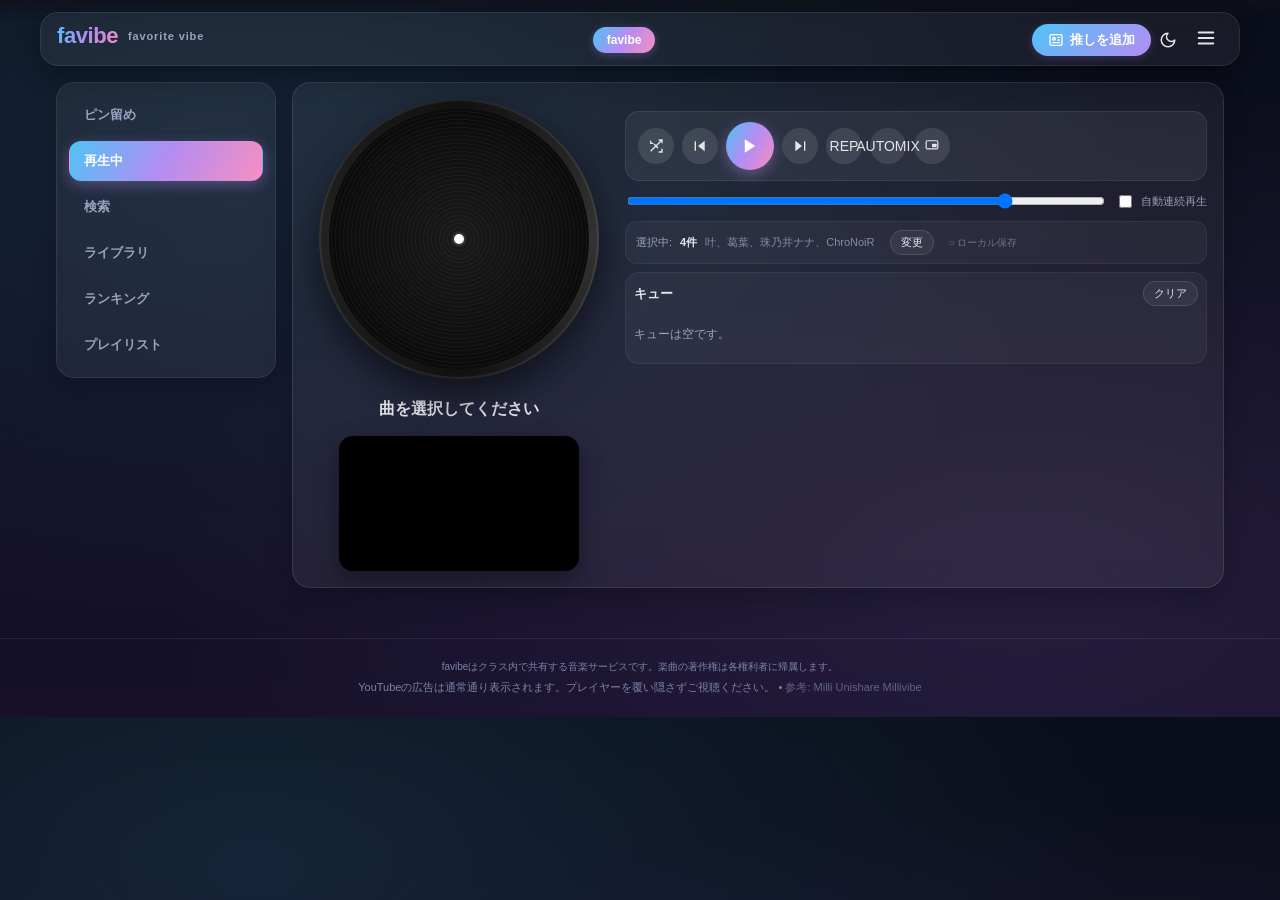
==== commit e69d6db3: "Revert "feat: 元サイト大幅アップデートをfavibeに反映 (データ保持)" This reverts commit fa759374518d3296871df8a1042bf5a253" ====
--- a/favibe.html
+++ b/favibe.html
@@ -21,6 +21,7 @@
 <link rel="stylesheet" href="/video.css">
 <link rel="stylesheet" href="/millivibe.css">
 <link rel="stylesheet" href="/favibe.css">
+<script>try{ document.documentElement.setAttribute('data-theme','dark'); }catch(e){}</script>
 <style>
 /* favibe oshi modal additions */
 .favibe-logo-text {
@@ -130,7 +131,6 @@
   font-weight: 700;
 }
 </style>
-<script>try{ document.documentElement.setAttribute('data-theme','dark'); }catch(e){}</script>
 </head>
 <body class="millivibe favibe">
 <header>
@@ -197,12 +197,18 @@
         <p id="oshiReqStatus" style="margin:8px 0 0;font-size:11px;color:#9aa3c0"></p>
         <div id="oshiReqList" style="margin-top:10px;display:flex;flex-direction:column;gap:6px"></div>
       </div>
+    </div>
+    <div class="oshi-modal-foot">
+      <span id="oshiSyncStatus" style="margin-right:auto;font-size:11px;color:#9aa3c0"></span>
+      <button id="oshiCancel" style="padding:10px 16px;border-radius:999px;border:1px solid rgba(255,255,255,0.12);background:rgba(255,255,255,0.06);color:#e4e6eb;font-size:13px;font-weight:700;cursor:pointer">キャンセル</button>
+      <button id="oshiSave" style="padding:10px 20px;border-radius:999px;border:none;background:linear-gradient(120deg,#4fc3f7,#b48cf2,#f78fc0);color:#fff;font-size:13px;font-weight:800;cursor:pointer;box-shadow:0 4px 14px rgba(183,140,242,0.35)">保存して更新を開始</button>
+    </div>
+  </div>
+</div>
+
 <div class="vibe-layout">
-    <nav class="vibe-side-nav" id="vibeSideNav" aria-label="Millivibeメニュー">
-    <div id="pinnedBar" style="display:grid;grid-template-columns:1fr 1fr;gap:8px;margin-bottom:10px;padding:8px;background:rgba(255,255,255,0.04);border-radius:12px;border:1px dashed rgba(255,255,255,0.12)">
-      <div style="grid-column:1/-1;font-size:11px;color:#9aa3c0;text-align:center">ピン留め（最大4つ）</div>
-    </div>
-    <div style="height:1px;background:rgba(255,255,255,0.08);margin:4px 0 8px"></div>
+  <nav class="vibe-side-nav" id="vibeSideNav" aria-label="favibeメニュー">
+    <button class="vibe-nav-item" data-tab="pinned">ピン留め</button>
     <button class="vibe-nav-item active" data-tab="nowplaying">再生中</button>
     <button class="vibe-nav-item" data-tab="search">検索</button>
     <button class="vibe-nav-item" data-tab="library">ライブラリ</button>
@@ -246,39 +252,32 @@
             <label style="display:flex;align-items:center;gap:6px;font-size:11px;color:#9aa3c0;white-space:nowrap"><input type="checkbox" id="autoNextToggle"> 自動連続再生</label>
           </div>
           <div id="oshiStatus" style="display:flex;align-items:center;gap:8px;margin:8px 0;padding:8px 10px;border-radius:12px;background:rgba(255,255,255,0.04);border:1px solid rgba(255,255,255,0.06);font-size:11px;color:#9aa3c0"></div>
-          <div id="queueWrap" class="queue-wrap" style="max-height:50vh;overflow-y:auto;scroll-behavior:smooth;padding-right:4px">
-            <div id="queueHistoryInline" style="display:none;margin-bottom:8px">
-              <div style="font-size:11px;color:#9aa3c0;margin-bottom:6px;display:flex;align-items:center;gap:6px">再生履歴 <span style="font-size:10px;border:1px solid rgba(255,255,255,0.12);border-radius:999px;padding:1px 6px">薄く表示</span></div>
-              <div id="historyListInline" style="display:flex;flex-direction:column;gap:6px;opacity:0.55"></div>
-              <div style="height:1px;background:linear-gradient(to right, transparent, rgba(183,140,242,0.5), transparent);margin:10px 0"></div>
-            </div>
+          <div id="queueWrap" class="queue-wrap">
             <div id="queueHistorySticky" style="display:none;position:sticky;top:0;background:rgba(10,14,26,0.92);backdrop-filter:blur(8px);padding:8px;border-radius:12px;margin-bottom:8px;z-index:2;border:1px solid rgba(255,255,255,0.08)">
               <div style="font-size:11px;color:#9aa3c0;margin-bottom:6px">最近再生した曲</div>
               <div id="historyListSticky" style="display:flex;flex-direction:column;gap:6px"></div>
             </div>
             <h3 style="font-size:13px;font-weight:800;margin:0 0 8px;display:flex;align-items:center;gap:8px">キュー <span id="queueCount" style="font-weight:400;color:#9aa3c0"></span><button id="btnClearQueue" style="margin-left:auto;padding:4px 10px;border-radius:999px;border:1px solid rgba(255,255,255,0.12);background:rgba(255,255,255,0.06);color:#e4e6eb;font-size:11px;cursor:pointer">クリア</button></h3>
-            <div id="queueList" style="display:flex;flex-direction:column;gap:6px"></div>
+            <div id="queueList" style="display:flex;flex-direction:column;gap:6px;max-height:360px;overflow-y:auto;scroll-behavior:smooth"></div>
           </div>
         </div>
       </div>
+    </section>
+
+    <!-- ピン留め -->
+    <section id="vibePinnedSec" class="vibe-section" data-tab="pinned" style="display:none">
+      <h3 style="font-size:14px;font-weight:800;margin:0 0 10px">ピン留め（最大4つ）</h3>
+      <div id="pinnedGrid" style="display:grid;grid-template-columns:repeat(auto-fill,minmax(140px,1fr));gap:12px"></div>
+      <p style="font-size:11px;color:#9aa3c0;margin-top:8px">曲やプレイリストの pin ボタンで追加できます。</p>
     </section>
 
     <!-- 検索 -->
     <section id="vibeSearchSec" class="vibe-section" data-tab="search" style="display:none">
-      <div style="display:flex;gap:8px;align-items:center;margin-bottom:10px">
-        <input id="songSearch" placeholder="曲名・アーティスト・タグで検索" style="flex:1;padding:10px 14px;border-radius:999px;border:1px solid rgba(255,255,255,0.12);background:rgba(255,255,255,0.08);color:#e4e6eb">
-      </div>
-      <div id="searchSuggest" style="display:flex;gap:6px;flex-wrap:wrap;margin-bottom:8px"></div>
-      <div style="display:flex;gap:8px;align-items:center;flex-wrap:wrap;margin-bottom:10px">
-        <select id="filterTalent" style="padding:8px 10px;border-radius:999px;border:1px solid rgba(255,255,255,0.12);background:rgba(255,255,255,0.08);color:#e4e6eb;font-size:12px"><option value="">全タレント</option></select>
-        <select id="filterPlaylist" style="padding:8px 10px;border-radius:999px;border:1px solid rgba(255,255,255,0.12);background:rgba(255,255,255,0.08);color:#e4e6eb;font-size:12px"><option value="">全プレイリスト</option></select>
-        <select id="sortSelect" style="padding:8px 10px;border-radius:999px;border:1px solid rgba(255,255,255,0.12);background:rgba(255,255,255,0.08);color:#e4e6eb;font-size:12px"><option value="new">新着</option><option value="popular">人気</option><option value="name">名前順</option><option value="plays">再生回数</option></select>
-        <label style="font-size:11px;color:#9aa3c0;display:flex;align-items:center;gap:4px"><input type="checkbox" id="filterFavorites"> お気に入りのみ</label>
-      </div>
-      <div id="searchTags" style="display:flex;gap:6px;flex-wrap:wrap;margin-bottom:10px"></div>
+      <div style="display:flex;gap:8px;align-items:center;margin-bottom:12px">
+        <input id="songSearch" placeholder="曲を検索" style="flex:1;padding:10px 14px;border-radius:999px;border:1px solid rgba(255,255,255,0.12);background:rgba(255,255,255,0.08);color:#e4e6eb">
+      </div>
       <div id="searchRecommend" style="margin-bottom:16px"></div>
       <div id="searchResults" style="display:grid;grid-template-columns:repeat(auto-fill,minmax(140px,1fr));gap:12px"></div>
-      <button id="btnShowAllSongs" style="width:100%;margin-top:12px;padding:12px;border-radius:14px;background:rgba(255,255,255,0.06);border:1px solid rgba(255,255,255,0.08);color:#e4e6eb;font-weight:700;cursor:pointer;display:flex;align-items:center;justify-content:center;gap:6px"><svg width="16" height="16" viewBox="0 0 24 24" fill="none" stroke="currentColor" stroke-width="2"><rect x="3" y="3" width="7" height="7" rx="1"/><rect x="14" y="3" width="7" height="7" rx="1"/><rect x="3" y="14" width="7" height="7" rx="1"/><path d="M14 14h3v3h-3z"/><path d="M21 14v3"/><path d="M14 21h3v-3"/></svg> 曲一覧をすべて表示</button>
     </section>
 
     <!-- ライブラリ -->
@@ -302,31 +301,16 @@
     <section id="vibeRankingSec" class="vibe-section" data-tab="ranking" style="display:none">
       <h3 style="font-size:14px;font-weight:800;margin:0 0 10px">人気ランキング</h3>
       <div id="rankingList" style="display:flex;flex-direction:column;gap:8px"></div>
-      <p style="font-size:11px;color:#9aa3c0;margin-top:8px">YouTube再生数とUnishare内再生回数を併記しています。</p>
+      <p style="font-size:11px;color:#9aa3c0;margin-top:8px">YouTube再生数とfavibe内再生回数を併記しています。</p>
     </section>
 
     <!-- プレイリスト -->
     <section id="vibePlaylistsSec" class="vibe-section" data-tab="playlists" style="display:none">
-      <h3 style="font-size:12px;font-weight:800;color:#9aa3c0;margin:0 0 8px">タレント別（全曲）</h3>
-      <div id="talentPlaylists" style="display:grid;grid-template-columns:repeat(auto-fill,minmax(140px,1fr));gap:12px;margin-bottom:18px"></div>
-      <h3 style="font-size:12px;font-weight:800;color:#9aa3c0;margin:0 0 8px">プリセット</h3>
       <div id="presetPlaylists" style="display:grid;grid-template-columns:1fr 1fr;gap:12px;margin-bottom:18px"></div>
       <div style="display:flex;align-items:center;gap:8px;margin-bottom:8px"><h3 style="font-size:13px;font-weight:800;margin:0">自作プレイリスト</h3><button id="btnCreatePlaylist" style="margin-left:auto;padding:6px 12px;border-radius:999px;border:none;background:linear-gradient(120deg,#4fc3f7,#b48cf2,#f78fc0);color:#fff;font-size:12px;font-weight:800;cursor:pointer">新規作成</button></div>
       <div id="customPlaylists" style="display:flex;flex-direction:column;gap:8px"></div>
     </section>
   </main>
-</div>
-<div id="miniPlayer" style="display:none;position:fixed;bottom:0;left:0;right:0;z-index:140;background:rgba(10,14,26,0.92);backdrop-filter:blur(12px);border-top:1px solid rgba(255,255,255,0.08);padding:8px 16px;align-items:center;gap:12px">
-  <img id="miniThumb" style="width:48px;height:48px;border-radius:8px;object-fit:cover;flex-shrink:0" src="" alt="">
-  <div style="flex:1;min-width:0">
-    <div id="miniTitle" style="font-size:12px;font-weight:800;color:#e4e6eb;white-space:nowrap;overflow:hidden;text-overflow:ellipsis"></div>
-    <div id="miniArtist" style="font-size:11px;color:#9aa3c0;white-space:nowrap;overflow:hidden;text-overflow:ellipsis"></div>
-    <div style="height:3px;background:rgba(255,255,255,0.12);border-radius:999px;margin-top:4px"><div id="miniProgress" style="height:100%;width:0;background:linear-gradient(90deg,#4fc3f7,#b48cf2);border-radius:999px;transition:width 0.5s linear"></div></div>
-  </div>
-  <button id="miniPrev" aria-label="前へ" style="width:32px;height:32px;border-radius:50%;background:rgba(255,255,255,0.08);border:none;color:#e4e6eb;cursor:pointer;display:inline-flex;align-items:center;justify-content:center"><svg width="14" height="14" viewBox="0 0 24 24" fill="currentColor"><polygon points="19 20 9 12 19 4 19 20"/><line x1="5" y1="19" x2="5" y2="5" style="stroke:currentColor;stroke-width:2"/></svg></button>
-  <button id="miniPlay" aria-label="再生" style="width:40px;height:40px;border-radius:50%;background:linear-gradient(120deg,#4fc3f7,#b48cf2,#f78fc0);color:#fff;border:none;cursor:pointer;display:inline-flex;align-items:center;justify-content:center"><svg width="16" height="16" viewBox="0 0 24 24" fill="currentColor"><polygon points="5 3 19 12 5 21 5 3"/></svg></button>
-  <button id="miniNext" aria-label="次へ" style="width:32px;height:32px;border-radius:50%;background:rgba(255,255,255,0.08);border:none;color:#e4e6eb;cursor:pointer;display:inline-flex;align-items:center;justify-content:center"><svg width="14" height="14" viewBox="0 0 24 24" fill="currentColor"><polygon points="5 4 15 12 5 20 5 4"/><line x1="19" y1="5" x2="19" y2="19" style="stroke:currentColor;stroke-width:2"/></svg></button>
-  <button id="miniExpand" aria-label="拡大" style="width:32px;height:32px;border-radius:50%;background:transparent;border:1px solid rgba(255,255,255,0.12);color:#9aa3c0;cursor:pointer;display:inline-flex;align-items:center;justify-content:center"><svg width="14" height="14" viewBox="0 0 24 24" fill="none" stroke="currentColor" stroke-width="2"><polyline points="15 3 21 3 21 9"/><polyline points="9 21 3 21 3 15"/><line x1="21" y1="3" x2="14" y2="10"/><line x1="3" y1="21" x2="10" y2="14"/></svg></button>
 </div>
 <footer class="site-footer">
   <p>favibeはクラス内で共有する音楽サービスです。楽曲の著作権は各権利者に帰属します。</p>
--- a/favibe.css
+++ b/favibe.css
@@ -1,274 +1,14 @@
-/* Millivibe - ダークでかっこいいディスコ */
-body.millivibe {
-  background: #0a0e1a;
-  background-image: radial-gradient(ellipse at 20% 20%, rgba(79,195,247,0.12), transparent 60%), radial-gradient(ellipse at 80% 80%, rgba(183,140,242,0.10), transparent 60%), linear-gradient(180deg, #0a0e1a, #16102a);
-  color: #e4e6eb;
-  overflow-x: hidden;
-}
-body.millivibe header {
-  background: rgba(255,255,255,0.06);
-  backdrop-filter: blur(12px);
-  -webkit-backdrop-filter: blur(12px);
-  border: 1px solid rgba(255,255,255,0.08);
-  box-shadow: 0 8px 24px rgba(0,0,0,0.35);
-}
-body.millivibe .tab-item {
-  background: rgba(255,255,255,0.08);
-  color: #9aa3c0;
-  border: 1px solid rgba(255,255,255,0.08);
-}
-body.millivibe .tab-item.active {
-  background: linear-gradient(120deg, #4fc3f7, #b48cf2, #f78fc0);
-  color: #fff;
-  border-color: transparent;
-}
-body.millivibe .vibe-section {
-  background: rgba(255,255,255,0.06);
-  backdrop-filter: blur(12px);
-  border: 1px solid rgba(255,255,255,0.10);
-  border-radius: 18px;
-  padding: 16px;
-  margin-bottom: 18px;
-  box-shadow: 0 8px 24px rgba(0,0,0,0.25);
-  transition: transform 0.2s ease, opacity 0.2s ease;
-  will-change: transform, opacity;
-}
-body.millivibe .vibe-section:hover { transform: translateY(-1px); }
-body.millivibe .site-footer { color: #7a83a8; border-top-color: rgba(255,255,255,0.08); }
-
-/* レイアウト：左ナビ＋メイン */
-.vibe-layout {
-  display: grid;
-  grid-template-columns: 220px 1fr;
-  gap: 16px;
-  max-width: 1200px;
-  margin: 16px auto 0;
-  padding: 0 16px;
-}
-.vibe-side-nav {
-  position: sticky;
-  top: 80px;
-  align-self: start;
-  display: flex;
-  flex-direction: column;
-  gap: 6px;
-  background: rgba(255,255,255,0.06);
-  backdrop-filter: blur(12px);
-  border: 1px solid rgba(255,255,255,0.08);
-  border-radius: 18px;
-  padding: 12px;
-  box-shadow: 0 8px 24px rgba(0,0,0,0.25);
-}
-.vibe-nav-item {
-  width: 100%;
-  text-align: left;
-  padding: 10px 14px;
-  border-radius: 12px;
-  border: 1px solid transparent;
-  background: transparent;
-  color: #9aa3c0;
-  font-size: 13px;
-  font-weight: 700;
-  cursor: pointer;
-  transition: background 0.15s, color 0.15s, transform 0.15s;
-}
-.vibe-nav-item:hover { background: rgba(255,255,255,0.08); transform: translateX(2px); }
-.vibe-nav-item.active {
-  background: linear-gradient(120deg, #4fc3f7, #b48cf2, #f78fc0);
-  color: #fff;
-  border-color: transparent;
-  box-shadow: 0 4px 14px rgba(183,140,242,0.35);
-}
-.vibe-main { min-width: 0; }
-.vibe-now-grid {
-  display: grid;
-  grid-template-columns: 300px 1fr;
-  gap: 16px;
-}
-@media (max-width: 900px) {
-  .vibe-layout { grid-template-columns: 1fr; }
-  .vibe-side-nav { position: relative; top: 0; flex-direction: row; overflow-x: auto; scrollbar-width: none; }
-  .vibe-side-nav::-webkit-scrollbar { display: none; }
-  .vibe-nav-item { flex: 0 0 auto; white-space: nowrap; }
-  .vibe-now-grid { grid-template-columns: 1fr; }
-}
-
-/* レコード：大きく */
-.vibe-record-wrap { display: flex; flex-direction: column; align-items: center; gap: 10px; margin-bottom: 12px; }
-.vibe-record {
-  width: 280px; height: 280px;
-  border-radius: 50%;
-  background: conic-gradient(from 0deg, #111, #333, #111, #222, #111);
-  display: flex; align-items: center; justify-content: center;
-  position: relative;
-  box-shadow: 0 16px 40px rgba(0,0,0,0.6), inset 0 0 0 2px rgba(255,255,255,0.08);
-  animation: spin 4s linear infinite;
-  animation-play-state: paused;
-  will-change: transform;
-}
-@media (max-width: 900px) {
-  .vibe-record { width: min(70vw, 280px); height: min(70vw, 280px); }
-  .vibe-record .record-vinyl { width: min(65vw, 260px); height: min(65vw, 260px); }
-}
-.vibe-record.playing { animation-play-state: running; }
-.vibe-record .record-vinyl {
-  width: 260px; height: 260px;
-  border-radius: 50%;
-  background: radial-gradient(circle at center, #1a1a1a 0%, #0e0e0e 60%, #000 100%);
-  display: flex; align-items: center; justify-content: center;
-  position: relative;
-  overflow: hidden;
-}
-.vibe-record .record-vinyl::before {
-  content: "";
-  position: absolute; inset: 0;
-  border-radius: 50%;
-  background: repeating-radial-gradient(circle at center, transparent 0 3px, rgba(255,255,255,0.04) 3px 4px);
-}
-#recordThumb {
-  width: 110px; height: 110px;
-  border-radius: 50%;
-  object-fit: cover;
-  border: 2px solid rgba(255,255,255,0.9);
-  box-shadow: 0 0 0 4px rgba(0,0,0,0.6);
-  z-index: 1;
-}
-.record-center {
-  position: absolute;
-  width: 14px; height: 14px;
-  border-radius: 50%;
-  background: #fff;
-  border: 2px solid #333;
-  z-index: 2;
-}
-@keyframes spin { to { transform: rotate(360deg); } }
-
-/* プレイヤー：小さく（240x135） */
-.vibe-player-wrap {
-  position: relative;
-  background: #000;
-  border-radius: 14px;
-  overflow: hidden;
-  box-shadow: 0 8px 24px rgba(0,0,0,0.4);
-  width: 100%;
-  max-width: 320px;
-  margin: 0 auto;
-  aspect-ratio: 16 / 9;
-}
-.vibe-player-wrap.small {
-  max-width: 240px;
-  aspect-ratio: 16 / 9;
-}
-.vibe-player-wrap iframe, #vibePlayer {
-  position: absolute;
-  top: 0; left: 0;
-  width: 100%; height: 100%;
-  border: none;
-}
-
-/* コントロールバー */
-.vibe-controls {
+/* favibe - favorite vibe, extends millivibe.css */
+body.favibe header .header-logo {
   display: flex;
   align-items: center;
   gap: 8px;
-  margin-top: 12px;
-  flex-wrap: wrap;
-  padding: 10px 12px;
-  background: rgba(255,255,255,0.06);
-  border-radius: 14px;
-  border: 1px solid rgba(255,255,255,0.08);
 }
-.vibe-controls button {
-  width: 36px; height: 36px;
-  border-radius: 50%;
-  border: none;
-  background: rgba(255,255,255,0.10);
-  color: #e4e6eb;
-  font-size: 14px;
-  cursor: pointer;
-  display: inline-flex; align-items: center; justify-content: center;
-  transition: background 0.15s, transform 0.15s, box-shadow 0.15s;
+.favibe-logo-text { /* defined inline in index.html as well */ }
+/* ensure oshi status blends */
+#oshiStatus {
+  background: rgba(255,255,255,0.04);
+  border: 1px solid rgba(255,255,255,0.06);
+  border-radius: 12px;
+  padding: 8px 10px;
 }
-.vibe-controls button:hover { background: rgba(255,255,255,0.18); transform: translateY(-1px); }
-.vibe-controls button.play-main {
-  width: 48px; height: 48px;
-  background: linear-gradient(120deg, #4fc3f7, #b48cf2, #f78fc0);
-  color: #fff;
-  font-size: 18px;
-  box-shadow: 0 4px 14px rgba(183,140,242,0.4);
-}
-.vibe-controls button.active {
-  background: linear-gradient(120deg, #4fc3f7, #b48cf2);
-  color: #fff;
-}
-.vibe-controls #btnAutomix.active {
-  background: linear-gradient(120deg, #f78fc0, #b48cf2);
-  color: #fff;
-  font-weight: 800;
-  width: auto;
-  padding: 0 14px;
-  border-radius: 999px;
-  font-size: 11px;
-}
-.vibe-controls input[type="range"] { accent-color: #b48cf2; }
-
-/* キュー・リスト */
-.queue-wrap { background: rgba(255,255,255,0.04); border-radius: 14px; padding: 8px; border: 1px solid rgba(255,255,255,0.06); }
-#queueList .queue-item, #allSongs .song-item, #rankingList .rank-item, #customPlaylists .pl-item, #presetPlaylists .preset-card, #searchResults .song-card, #libFavorites .song-card, #pinnedGrid .pin-card {
-  display: flex;
-  gap: 10px;
-  align-items: center;
-  padding: 8px 10px;
-  border-radius: 12px;
-  background: rgba(255,255,255,0.05);
-  border: 1px solid rgba(255,255,255,0.08);
-  transition: background 0.15s, transform 0.2s, opacity 0.2s;
-  will-change: transform, opacity;
-}
-#queueList .queue-item.active { background: rgba(183,140,242,0.18); border-color: rgba(183,140,242,0.35); }
-#queueList .queue-item:hover, #allSongs .song-item:hover, #searchResults .song-card:hover { background: rgba(255,255,255,0.10); transform: translateY(-1px); }
-.drag-handle {
-  width: 20px; height: 20px;
-  display: inline-flex; align-items: center; justify-content: center;
-  color: #7a83a8;
-  cursor: grab;
-  font-size: 14px;
-  flex-shrink: 0;
-  touch-action: none;
-}
-.drag-handle:active { cursor: grabbing; }
-.queue-item.dragging { opacity: 0.5; transform: scale(0.98); }
-.song-thumb { width: 56px; height: 42px; border-radius: 8px; object-fit: cover; flex-shrink: 0; background: #222; }
-.song-card .song-thumb { width: 100%; height: auto; aspect-ratio: 16/9; border-radius: 10px; }
-.song-card { flex-direction: column; align-items: stretch; padding: 0; overflow: hidden; cursor: pointer; }
-.song-card .song-meta { padding: 8px 10px; }
-.song-meta { flex: 1; min-width: 0; }
-.song-title { font-size: 12px; font-weight: 700; color: #e4e6eb; white-space: nowrap; overflow: hidden; text-overflow: ellipsis; }
-.song-artist { font-size: 11px; color: #9aa3c0; white-space: nowrap; overflow: hidden; text-overflow: ellipsis; }
-.preset-card {
-  flex-direction: column;
-  align-items: flex-start;
-  padding: 14px;
-  cursor: pointer;
-  background: linear-gradient(135deg, rgba(79,195,247,0.12), rgba(183,140,242,0.12));
-}
-.preset-card:hover { transform: translateY(-2px); }
-.preset-title { font-size: 13px; font-weight: 800; color: #e4e6eb; }
-.preset-desc { font-size: 11px; color: #9aa3c0; margin-top: 4px; }
-.library-grid { display: grid; grid-template-columns: repeat(auto-fill, minmax(140px,1fr)); gap: 12px; }
-#searchResults { display: grid; grid-template-columns: repeat(auto-fill, minmax(140px,1fr)); gap: 12px; }
-#libFavorites { display: grid; grid-template-columns: repeat(auto-fill, minmax(140px,1fr)); gap: 12px; }
-#pinnedGrid { display: grid; grid-template-columns: repeat(auto-fill, minmax(140px,1fr)); gap: 12px; }
-.flying-thumb {
-  position: fixed;
-  z-index: 9999;
-  pointer-events: none;
-  border-radius: 8px;
-  box-shadow: 0 8px 24px rgba(0,0,0,0.4);
-  transition: transform 0.45s cubic-bezier(0.2,0,0,1), opacity 0.45s;
-  will-change: transform;
-}
-@media (prefers-reduced-motion: reduce) {
-  .vibe-record { animation: none !important; }
-  .vibe-section, #queueList .queue-item { transition: none !important; }
-}
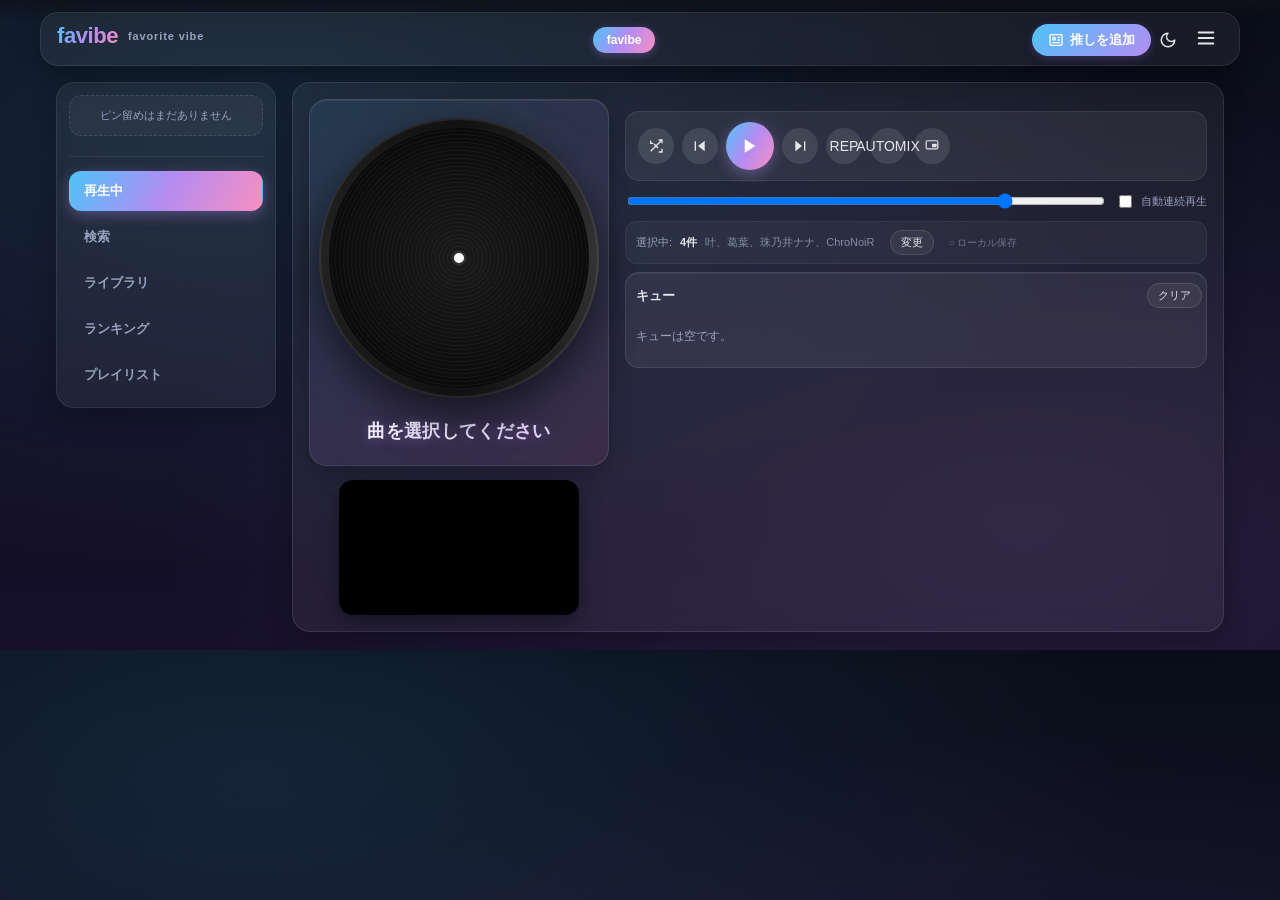
==== commit cac605a2: "feat: 検索タブを新UIに完璧反映 (pinnedBar/miniPlayer/talentPlaylists含む) - 上流 Millivibe 980行の検索大幅変更を完全移植: search" ====
--- a/favibe.html
+++ b/favibe.html
@@ -208,7 +208,10 @@
 
 <div class="vibe-layout">
   <nav class="vibe-side-nav" id="vibeSideNav" aria-label="favibeメニュー">
-    <button class="vibe-nav-item" data-tab="pinned">ピン留め</button>
+    <div id="pinnedBar" style="display:grid;grid-template-columns:1fr 1fr;gap:8px;margin-bottom:10px;padding:8px;background:rgba(255,255,255,0.04);border-radius:12px;border:1px dashed rgba(255,255,255,0.12)">
+      <div style="grid-column:1/-1;font-size:11px;color:#9aa3c0;text-align:center">ピン留め（最大4つ）</div>
+    </div>
+    <div style="height:1px;background:rgba(255,255,255,0.08);margin:4px 0 8px"></div>
     <button class="vibe-nav-item active" data-tab="nowplaying">再生中</button>
     <button class="vibe-nav-item" data-tab="search">検索</button>
     <button class="vibe-nav-item" data-tab="library">ライブラリ</button>
@@ -252,10 +255,11 @@
             <label style="display:flex;align-items:center;gap:6px;font-size:11px;color:#9aa3c0;white-space:nowrap"><input type="checkbox" id="autoNextToggle"> 自動連続再生</label>
           </div>
           <div id="oshiStatus" style="display:flex;align-items:center;gap:8px;margin:8px 0;padding:8px 10px;border-radius:12px;background:rgba(255,255,255,0.04);border:1px solid rgba(255,255,255,0.06);font-size:11px;color:#9aa3c0"></div>
-          <div id="queueWrap" class="queue-wrap">
-            <div id="queueHistorySticky" style="display:none;position:sticky;top:0;background:rgba(10,14,26,0.92);backdrop-filter:blur(8px);padding:8px;border-radius:12px;margin-bottom:8px;z-index:2;border:1px solid rgba(255,255,255,0.08)">
-              <div style="font-size:11px;color:#9aa3c0;margin-bottom:6px">最近再生した曲</div>
-              <div id="historyListSticky" style="display:flex;flex-direction:column;gap:6px"></div>
+          <div id="queueWrap" class="queue-wrap" style="max-height:50vh;overflow-y:auto;scroll-behavior:smooth;padding-right:4px">
+            <div id="queueHistoryInline" style="display:none;margin-bottom:8px">
+              <div style="font-size:11px;color:#9aa3c0;margin-bottom:6px;display:flex;align-items:center;gap:6px">再生履歴 <span style="font-size:10px;border:1px solid rgba(255,255,255,0.12);border-radius:999px;padding:1px 6px">薄く表示</span></div>
+              <div id="historyListInline" style="display:flex;flex-direction:column;gap:6px;opacity:0.55"></div>
+              <div style="height:1px;background:linear-gradient(to right, transparent, rgba(183,140,242,0.5), transparent);margin:10px 0"></div>
             </div>
             <h3 style="font-size:13px;font-weight:800;margin:0 0 8px;display:flex;align-items:center;gap:8px">キュー <span id="queueCount" style="font-weight:400;color:#9aa3c0"></span><button id="btnClearQueue" style="margin-left:auto;padding:4px 10px;border-radius:999px;border:1px solid rgba(255,255,255,0.12);background:rgba(255,255,255,0.06);color:#e4e6eb;font-size:11px;cursor:pointer">クリア</button></h3>
             <div id="queueList" style="display:flex;flex-direction:column;gap:6px;max-height:360px;overflow-y:auto;scroll-behavior:smooth"></div>
@@ -263,21 +267,22 @@
         </div>
       </div>
     </section>
-
-    <!-- ピン留め -->
-    <section id="vibePinnedSec" class="vibe-section" data-tab="pinned" style="display:none">
-      <h3 style="font-size:14px;font-weight:800;margin:0 0 10px">ピン留め（最大4つ）</h3>
-      <div id="pinnedGrid" style="display:grid;grid-template-columns:repeat(auto-fill,minmax(140px,1fr));gap:12px"></div>
-      <p style="font-size:11px;color:#9aa3c0;margin-top:8px">曲やプレイリストの pin ボタンで追加できます。</p>
-    </section>
-
-    <!-- 検索 -->
+<!-- 検索 -->
     <section id="vibeSearchSec" class="vibe-section" data-tab="search" style="display:none">
-      <div style="display:flex;gap:8px;align-items:center;margin-bottom:12px">
-        <input id="songSearch" placeholder="曲を検索" style="flex:1;padding:10px 14px;border-radius:999px;border:1px solid rgba(255,255,255,0.12);background:rgba(255,255,255,0.08);color:#e4e6eb">
-      </div>
+      <div style="display:flex;gap:8px;align-items:center;margin-bottom:10px">
+        <input id="songSearch" placeholder="曲名・アーティスト・タグで検索" style="flex:1;padding:10px 14px;border-radius:999px;border:1px solid rgba(255,255,255,0.12);background:rgba(255,255,255,0.08);color:#e4e6eb">
+      </div>
+      <div id="searchSuggest" style="display:flex;gap:6px;flex-wrap:wrap;margin-bottom:8px"></div>
+      <div style="display:flex;gap:8px;align-items:center;flex-wrap:wrap;margin-bottom:10px">
+        <select id="filterTalent" style="padding:8px 10px;border-radius:999px;border:1px solid rgba(255,255,255,0.12);background:rgba(255,255,255,0.08);color:#e4e6eb;font-size:12px"><option value="">全タレント</option></select>
+        <select id="filterPlaylist" style="padding:8px 10px;border-radius:999px;border:1px solid rgba(255,255,255,0.12);background:rgba(255,255,255,0.08);color:#e4e6eb;font-size:12px"><option value="">全プレイリスト</option></select>
+        <select id="sortSelect" style="padding:8px 10px;border-radius:999px;border:1px solid rgba(255,255,255,0.12);background:rgba(255,255,255,0.08);color:#e4e6eb;font-size:12px"><option value="new">新着</option><option value="popular">人気</option><option value="name">名前順</option><option value="plays">再生回数</option></select>
+        <label style="font-size:11px;color:#9aa3c0;display:flex;align-items:center;gap:4px"><input type="checkbox" id="filterFavorites"> お気に入りのみ</label>
+      </div>
+      <div id="searchTags" style="display:flex;gap:6px;flex-wrap:wrap;margin-bottom:10px"></div>
       <div id="searchRecommend" style="margin-bottom:16px"></div>
       <div id="searchResults" style="display:grid;grid-template-columns:repeat(auto-fill,minmax(140px,1fr));gap:12px"></div>
+      <button id="btnShowAllSongs" style="width:100%;margin-top:12px;padding:12px;border-radius:14px;background:rgba(255,255,255,0.06);border:1px solid rgba(255,255,255,0.08);color:#e4e6eb;font-weight:700;cursor:pointer;display:flex;align-items:center;justify-content:center;gap:6px"><svg width="16" height="16" viewBox="0 0 24 24" fill="none" stroke="currentColor" stroke-width="2"><rect x="3" y="3" width="7" height="7" rx="1"/><rect x="14" y="3" width="7" height="7" rx="1"/><rect x="3" y="14" width="7" height="7" rx="1"/><path d="M14 14h3v3h-3z"/><path d="M21 14v3"/><path d="M14 21h3v-3"/></svg> 曲一覧をすべて表示</button>
     </section>
 
     <!-- ライブラリ -->
@@ -306,11 +311,18 @@
 
     <!-- プレイリスト -->
     <section id="vibePlaylistsSec" class="vibe-section" data-tab="playlists" style="display:none">
+      <h3 style="font-size:12px;font-weight:800;color:#9aa3c0;margin:0 0 8px">タレント別（全曲）</h3>
+      <div id="talentPlaylists" style="display:grid;grid-template-columns:repeat(auto-fill,minmax(140px,1fr));gap:12px;margin-bottom:18px"></div>
+      <h3 style="font-size:12px;font-weight:800;color:#9aa3c0;margin:0 0 8px">プリセット</h3>
       <div id="presetPlaylists" style="display:grid;grid-template-columns:1fr 1fr;gap:12px;margin-bottom:18px"></div>
       <div style="display:flex;align-items:center;gap:8px;margin-bottom:8px"><h3 style="font-size:13px;font-weight:800;margin:0">自作プレイリスト</h3><button id="btnCreatePlaylist" style="margin-left:auto;padding:6px 12px;border-radius:999px;border:none;background:linear-gradient(120deg,#4fc3f7,#b48cf2,#f78fc0);color:#fff;font-size:12px;font-weight:800;cursor:pointer">新規作成</button></div>
       <div id="customPlaylists" style="display:flex;flex-direction:column;gap:8px"></div>
     </section>
   </main>
+<div id="miniPlayer" style="display:none;position:fixed;bottom:0;left:0;right:0;z-index:140;background:rgba(10,14,26,0.92);backdrop-filter:blur(12px);border-top:1px solid rgba(255,255,255,0.08);padding:8px 16px;align-items:center;gap:12px">
+  <img id="miniThumb" style="width:48px;height:48px;border-radius:8px;object-fit:cover;flex-shrink:0" src="" alt="">
+  <div style="flex:1;min-width:0">
+    <div id="miniTitle" style="font-size:12px;font-weight:800;color:#e4e6eb;white-space:nowrap;overflow:hidden;text-overflow:ellipsis"></div>
 </div>
 <footer class="site-footer">
   <p>favibeはクラス内で共有する音楽サービスです。楽曲の著作権は各権利者に帰属します。</p>
--- a/millivibe.css
+++ b/millivibe.css
@@ -93,8 +93,32 @@
   .vibe-now-grid { grid-template-columns: 1fr; }
 }
 
-/* レコード：大きく */
-.vibe-record-wrap { display: flex; flex-direction: column; align-items: center; gap: 10px; margin-bottom: 12px; }
+/* レコード：大きく・より見やすく */
+.vibe-record-wrap {
+  display: flex; flex-direction: column; align-items: center; gap: 12px; margin-bottom: 14px;
+  padding: 18px;
+  background: linear-gradient(135deg, rgba(79,195,247,0.08), rgba(183,140,242,0.10), rgba(247,143,192,0.08));
+  border: 1px solid rgba(255,255,255,0.10);
+  border-radius: 18px;
+  box-shadow: 0 8px 24px rgba(0,0,0,0.25), inset 0 1px 0 rgba(255,255,255,0.08);
+}
+.vibe-record-wrap .record-info { text-align: center; }
+#nowTitle {
+  font-size: 18px !important;
+  font-weight: 900 !important;
+  letter-spacing: 0.02em;
+  background: linear-gradient(120deg, #fff, #e0d4ff);
+  -webkit-background-clip: text;
+  background-clip: text;
+  color: transparent !important;
+  text-shadow: 0 2px 12px rgba(183,140,242,0.35);
+  line-height: 1.3;
+}
+#nowArtist {
+  font-size: 13px !important;
+  font-weight: 600;
+  color: #b8c0e0 !important;
+}
 .vibe-record {
   width: 280px; height: 280px;
   border-radius: 50%;
@@ -212,18 +236,19 @@
 }
 .vibe-controls input[type="range"] { accent-color: #b48cf2; }
 
-/* キュー・リスト */
-.queue-wrap { background: rgba(255,255,255,0.04); border-radius: 14px; padding: 8px; border: 1px solid rgba(255,255,255,0.06); }
-#queueList .queue-item, #allSongs .song-item, #rankingList .rank-item, #customPlaylists .pl-item, #presetPlaylists .preset-card, #searchResults .song-card, #libFavorites .song-card, #pinnedGrid .pin-card {
+/* キュー・リスト - より見やすく */
+.queue-wrap { background: rgba(255,255,255,0.06); border-radius: 14px; padding: 10px; border: 1px solid rgba(255,255,255,0.10); box-shadow: inset 0 1px 0 rgba(255,255,255,0.06); }
+#queueList .queue-item, #allSongs .song-item, #rankingList .rank-item, #customPlaylists .pl-item, #presetPlaylists .preset-card, #searchResults .song-card, #libFavorites .song-card, #pinnedGrid .pin-card, #pinnedBar .pin-card {
   display: flex;
   gap: 10px;
   align-items: center;
-  padding: 8px 10px;
-  border-radius: 12px;
-  background: rgba(255,255,255,0.05);
-  border: 1px solid rgba(255,255,255,0.08);
-  transition: background 0.15s, transform 0.2s, opacity 0.2s;
+  padding: 10px 12px;
+  border-radius: 14px;
+  background: rgba(255,255,255,0.08);
+  border: 1px solid rgba(255,255,255,0.12);
+  transition: background 0.15s, transform 0.2s, opacity 0.2s, box-shadow 0.2s;
   will-change: transform, opacity;
+  box-shadow: 0 2px 8px rgba(0,0,0,0.15);
 }
 #queueList .queue-item.active { background: rgba(183,140,242,0.18); border-color: rgba(183,140,242,0.35); }
 #queueList .queue-item:hover, #allSongs .song-item:hover, #searchResults .song-card:hover { background: rgba(255,255,255,0.10); transform: translateY(-1px); }
--- a/favibe.css
+++ b/favibe.css
@@ -1,14 +1,299 @@
-/* favibe - favorite vibe, extends millivibe.css */
-body.favibe header .header-logo {
+/* Millivibe - ダークでかっこいいディスコ */
+body.millivibe {
+  background: #0a0e1a;
+  background-image: radial-gradient(ellipse at 20% 20%, rgba(79,195,247,0.12), transparent 60%), radial-gradient(ellipse at 80% 80%, rgba(183,140,242,0.10), transparent 60%), linear-gradient(180deg, #0a0e1a, #16102a);
+  color: #e4e6eb;
+  overflow-x: hidden;
+}
+body.millivibe header {
+  background: rgba(255,255,255,0.06);
+  backdrop-filter: blur(12px);
+  -webkit-backdrop-filter: blur(12px);
+  border: 1px solid rgba(255,255,255,0.08);
+  box-shadow: 0 8px 24px rgba(0,0,0,0.35);
+}
+body.millivibe .tab-item {
+  background: rgba(255,255,255,0.08);
+  color: #9aa3c0;
+  border: 1px solid rgba(255,255,255,0.08);
+}
+body.millivibe .tab-item.active {
+  background: linear-gradient(120deg, #4fc3f7, #b48cf2, #f78fc0);
+  color: #fff;
+  border-color: transparent;
+}
+body.millivibe .vibe-section {
+  background: rgba(255,255,255,0.06);
+  backdrop-filter: blur(12px);
+  border: 1px solid rgba(255,255,255,0.10);
+  border-radius: 18px;
+  padding: 16px;
+  margin-bottom: 18px;
+  box-shadow: 0 8px 24px rgba(0,0,0,0.25);
+  transition: transform 0.2s ease, opacity 0.2s ease;
+  will-change: transform, opacity;
+}
+body.millivibe .vibe-section:hover { transform: translateY(-1px); }
+body.millivibe .site-footer { color: #7a83a8; border-top-color: rgba(255,255,255,0.08); }
+
+/* レイアウト：左ナビ＋メイン */
+.vibe-layout {
+  display: grid;
+  grid-template-columns: 220px 1fr;
+  gap: 16px;
+  max-width: 1200px;
+  margin: 16px auto 0;
+  padding: 0 16px;
+}
+.vibe-side-nav {
+  position: sticky;
+  top: 80px;
+  align-self: start;
+  display: flex;
+  flex-direction: column;
+  gap: 6px;
+  background: rgba(255,255,255,0.06);
+  backdrop-filter: blur(12px);
+  border: 1px solid rgba(255,255,255,0.08);
+  border-radius: 18px;
+  padding: 12px;
+  box-shadow: 0 8px 24px rgba(0,0,0,0.25);
+}
+.vibe-nav-item {
+  width: 100%;
+  text-align: left;
+  padding: 10px 14px;
+  border-radius: 12px;
+  border: 1px solid transparent;
+  background: transparent;
+  color: #9aa3c0;
+  font-size: 13px;
+  font-weight: 700;
+  cursor: pointer;
+  transition: background 0.15s, color 0.15s, transform 0.15s;
+}
+.vibe-nav-item:hover { background: rgba(255,255,255,0.08); transform: translateX(2px); }
+.vibe-nav-item.active {
+  background: linear-gradient(120deg, #4fc3f7, #b48cf2, #f78fc0);
+  color: #fff;
+  border-color: transparent;
+  box-shadow: 0 4px 14px rgba(183,140,242,0.35);
+}
+.vibe-main { min-width: 0; }
+.vibe-now-grid {
+  display: grid;
+  grid-template-columns: 300px 1fr;
+  gap: 16px;
+}
+@media (max-width: 900px) {
+  .vibe-layout { grid-template-columns: 1fr; }
+  .vibe-side-nav { position: relative; top: 0; flex-direction: row; overflow-x: auto; scrollbar-width: none; }
+  .vibe-side-nav::-webkit-scrollbar { display: none; }
+  .vibe-nav-item { flex: 0 0 auto; white-space: nowrap; }
+  .vibe-now-grid { grid-template-columns: 1fr; }
+}
+
+/* レコード：大きく・より見やすく */
+.vibe-record-wrap {
+  display: flex; flex-direction: column; align-items: center; gap: 12px; margin-bottom: 14px;
+  padding: 18px;
+  background: linear-gradient(135deg, rgba(79,195,247,0.08), rgba(183,140,242,0.10), rgba(247,143,192,0.08));
+  border: 1px solid rgba(255,255,255,0.10);
+  border-radius: 18px;
+  box-shadow: 0 8px 24px rgba(0,0,0,0.25), inset 0 1px 0 rgba(255,255,255,0.08);
+}
+.vibe-record-wrap .record-info { text-align: center; }
+#nowTitle {
+  font-size: 18px !important;
+  font-weight: 900 !important;
+  letter-spacing: 0.02em;
+  background: linear-gradient(120deg, #fff, #e0d4ff);
+  -webkit-background-clip: text;
+  background-clip: text;
+  color: transparent !important;
+  text-shadow: 0 2px 12px rgba(183,140,242,0.35);
+  line-height: 1.3;
+}
+#nowArtist {
+  font-size: 13px !important;
+  font-weight: 600;
+  color: #b8c0e0 !important;
+}
+.vibe-record {
+  width: 280px; height: 280px;
+  border-radius: 50%;
+  background: conic-gradient(from 0deg, #111, #333, #111, #222, #111);
+  display: flex; align-items: center; justify-content: center;
+  position: relative;
+  box-shadow: 0 16px 40px rgba(0,0,0,0.6), inset 0 0 0 2px rgba(255,255,255,0.08);
+  animation: spin 4s linear infinite;
+  animation-play-state: paused;
+  will-change: transform;
+}
+@media (max-width: 900px) {
+  .vibe-record { width: min(70vw, 280px); height: min(70vw, 280px); }
+  .vibe-record .record-vinyl { width: min(65vw, 260px); height: min(65vw, 260px); }
+}
+.vibe-record.playing { animation-play-state: running; }
+.vibe-record .record-vinyl {
+  width: 260px; height: 260px;
+  border-radius: 50%;
+  background: radial-gradient(circle at center, #1a1a1a 0%, #0e0e0e 60%, #000 100%);
+  display: flex; align-items: center; justify-content: center;
+  position: relative;
+  overflow: hidden;
+}
+.vibe-record .record-vinyl::before {
+  content: "";
+  position: absolute; inset: 0;
+  border-radius: 50%;
+  background: repeating-radial-gradient(circle at center, transparent 0 3px, rgba(255,255,255,0.04) 3px 4px);
+}
+#recordThumb {
+  width: 110px; height: 110px;
+  border-radius: 50%;
+  object-fit: cover;
+  border: 2px solid rgba(255,255,255,0.9);
+  box-shadow: 0 0 0 4px rgba(0,0,0,0.6);
+  z-index: 1;
+}
+.record-center {
+  position: absolute;
+  width: 14px; height: 14px;
+  border-radius: 50%;
+  background: #fff;
+  border: 2px solid #333;
+  z-index: 2;
+}
+@keyframes spin { to { transform: rotate(360deg); } }
+
+/* プレイヤー：小さく（240x135） */
+.vibe-player-wrap {
+  position: relative;
+  background: #000;
+  border-radius: 14px;
+  overflow: hidden;
+  box-shadow: 0 8px 24px rgba(0,0,0,0.4);
+  width: 100%;
+  max-width: 320px;
+  margin: 0 auto;
+  aspect-ratio: 16 / 9;
+}
+.vibe-player-wrap.small {
+  max-width: 240px;
+  aspect-ratio: 16 / 9;
+}
+.vibe-player-wrap iframe, #vibePlayer {
+  position: absolute;
+  top: 0; left: 0;
+  width: 100%; height: 100%;
+  border: none;
+}
+
+/* コントロールバー */
+.vibe-controls {
   display: flex;
   align-items: center;
   gap: 8px;
-}
-.favibe-logo-text { /* defined inline in index.html as well */ }
-/* ensure oshi status blends */
-#oshiStatus {
-  background: rgba(255,255,255,0.04);
-  border: 1px solid rgba(255,255,255,0.06);
-  border-radius: 12px;
-  padding: 8px 10px;
-}
+  margin-top: 12px;
+  flex-wrap: wrap;
+  padding: 10px 12px;
+  background: rgba(255,255,255,0.06);
+  border-radius: 14px;
+  border: 1px solid rgba(255,255,255,0.08);
+}
+.vibe-controls button {
+  width: 36px; height: 36px;
+  border-radius: 50%;
+  border: none;
+  background: rgba(255,255,255,0.10);
+  color: #e4e6eb;
+  font-size: 14px;
+  cursor: pointer;
+  display: inline-flex; align-items: center; justify-content: center;
+  transition: background 0.15s, transform 0.15s, box-shadow 0.15s;
+}
+.vibe-controls button:hover { background: rgba(255,255,255,0.18); transform: translateY(-1px); }
+.vibe-controls button.play-main {
+  width: 48px; height: 48px;
+  background: linear-gradient(120deg, #4fc3f7, #b48cf2, #f78fc0);
+  color: #fff;
+  font-size: 18px;
+  box-shadow: 0 4px 14px rgba(183,140,242,0.4);
+}
+.vibe-controls button.active {
+  background: linear-gradient(120deg, #4fc3f7, #b48cf2);
+  color: #fff;
+}
+.vibe-controls #btnAutomix.active {
+  background: linear-gradient(120deg, #f78fc0, #b48cf2);
+  color: #fff;
+  font-weight: 800;
+  width: auto;
+  padding: 0 14px;
+  border-radius: 999px;
+  font-size: 11px;
+}
+.vibe-controls input[type="range"] { accent-color: #b48cf2; }
+
+/* キュー・リスト - より見やすく */
+.queue-wrap { background: rgba(255,255,255,0.06); border-radius: 14px; padding: 10px; border: 1px solid rgba(255,255,255,0.10); box-shadow: inset 0 1px 0 rgba(255,255,255,0.06); }
+#queueList .queue-item, #allSongs .song-item, #rankingList .rank-item, #customPlaylists .pl-item, #presetPlaylists .preset-card, #searchResults .song-card, #libFavorites .song-card, #pinnedGrid .pin-card, #pinnedBar .pin-card {
+  display: flex;
+  gap: 10px;
+  align-items: center;
+  padding: 10px 12px;
+  border-radius: 14px;
+  background: rgba(255,255,255,0.08);
+  border: 1px solid rgba(255,255,255,0.12);
+  transition: background 0.15s, transform 0.2s, opacity 0.2s, box-shadow 0.2s;
+  will-change: transform, opacity;
+  box-shadow: 0 2px 8px rgba(0,0,0,0.15);
+}
+#queueList .queue-item.active { background: rgba(183,140,242,0.18); border-color: rgba(183,140,242,0.35); }
+#queueList .queue-item:hover, #allSongs .song-item:hover, #searchResults .song-card:hover { background: rgba(255,255,255,0.10); transform: translateY(-1px); }
+.drag-handle {
+  width: 20px; height: 20px;
+  display: inline-flex; align-items: center; justify-content: center;
+  color: #7a83a8;
+  cursor: grab;
+  font-size: 14px;
+  flex-shrink: 0;
+  touch-action: none;
+}
+.drag-handle:active { cursor: grabbing; }
+.queue-item.dragging { opacity: 0.5; transform: scale(0.98); }
+.song-thumb { width: 56px; height: 42px; border-radius: 8px; object-fit: cover; flex-shrink: 0; background: #222; }
+.song-card .song-thumb { width: 100%; height: auto; aspect-ratio: 16/9; border-radius: 10px; }
+.song-card { flex-direction: column; align-items: stretch; padding: 0; overflow: hidden; cursor: pointer; }
+.song-card .song-meta { padding: 8px 10px; }
+.song-meta { flex: 1; min-width: 0; }
+.song-title { font-size: 12px; font-weight: 700; color: #e4e6eb; white-space: nowrap; overflow: hidden; text-overflow: ellipsis; }
+.song-artist { font-size: 11px; color: #9aa3c0; white-space: nowrap; overflow: hidden; text-overflow: ellipsis; }
+.preset-card {
+  flex-direction: column;
+  align-items: flex-start;
+  padding: 14px;
+  cursor: pointer;
+  background: linear-gradient(135deg, rgba(79,195,247,0.12), rgba(183,140,242,0.12));
+}
+.preset-card:hover { transform: translateY(-2px); }
+.preset-title { font-size: 13px; font-weight: 800; color: #e4e6eb; }
+.preset-desc { font-size: 11px; color: #9aa3c0; margin-top: 4px; }
+.library-grid { display: grid; grid-template-columns: repeat(auto-fill, minmax(140px,1fr)); gap: 12px; }
+#searchResults { display: grid; grid-template-columns: repeat(auto-fill, minmax(140px,1fr)); gap: 12px; }
+#libFavorites { display: grid; grid-template-columns: repeat(auto-fill, minmax(140px,1fr)); gap: 12px; }
+#pinnedGrid { display: grid; grid-template-columns: repeat(auto-fill, minmax(140px,1fr)); gap: 12px; }
+.flying-thumb {
+  position: fixed;
+  z-index: 9999;
+  pointer-events: none;
+  border-radius: 8px;
+  box-shadow: 0 8px 24px rgba(0,0,0,0.4);
+  transition: transform 0.45s cubic-bezier(0.2,0,0,1), opacity 0.45s;
+  will-change: transform;
+}
+@media (prefers-reduced-motion: reduce) {
+  .vibe-record { animation: none !important; }
+  .vibe-section, #queueList .queue-item { transition: none !important; }
+}
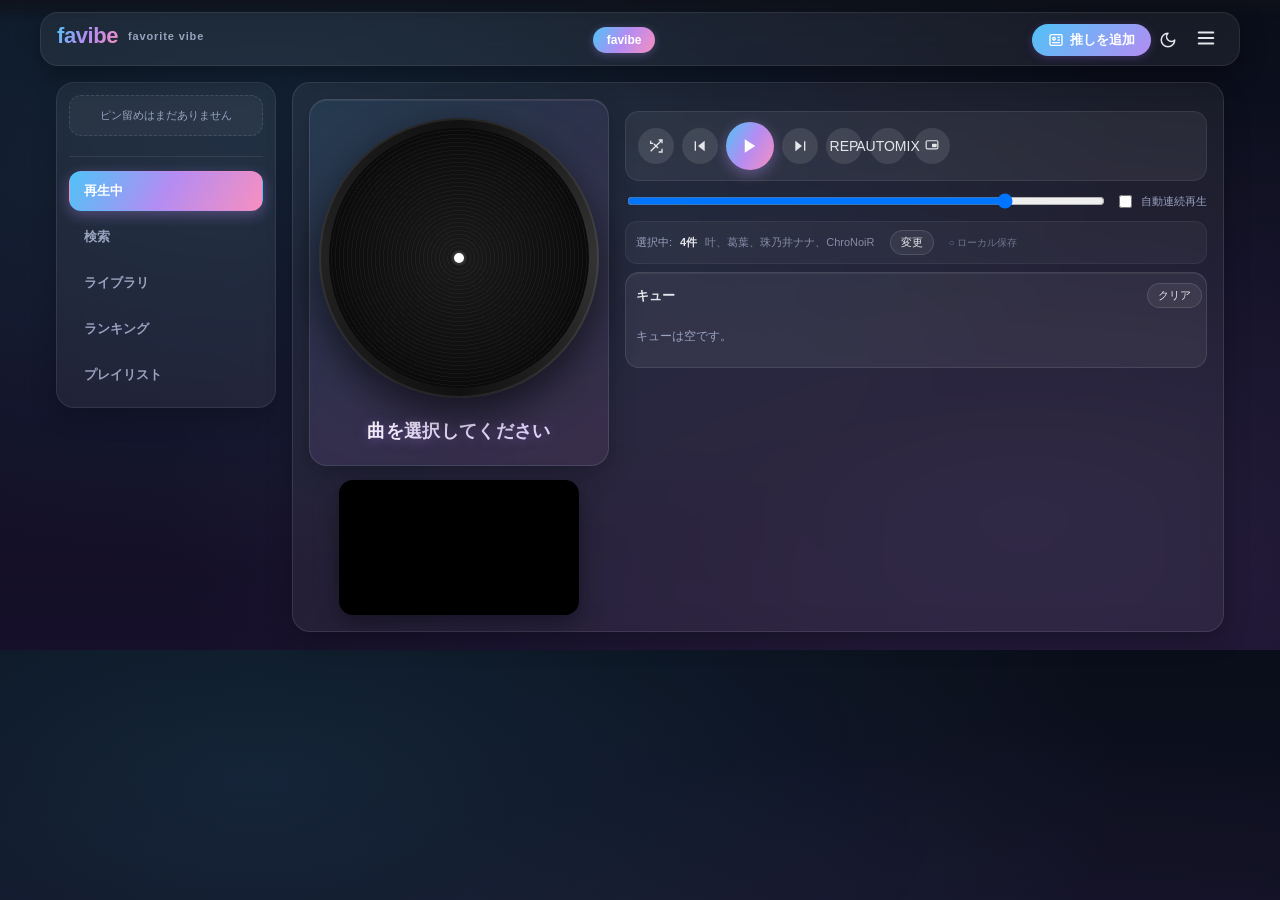
==== commit 6db1c0dd: "feat: タレント選択で追加済みのみ絞り込みを追加 - モーダルのグループフィルタに『追加済みのみ』チェックボックスを追加 (表示: (4)件) - 追加済み判定: locked(4) or pla" ====
--- a/favibe.html
+++ b/favibe.html
@@ -182,6 +182,7 @@
         <button class="oshi-group-btn" data-group="にじさんじ" style="padding:6px 12px;border-radius:999px;border:1px solid rgba(255,255,255,0.12);background:rgba(255,255,255,0.06);color:#e4e6eb;font-size:11px;font-weight:700;cursor:pointer">にじさんじ <span class="oshi-group-count" data-group="にじさんじ" style="opacity:0.7;margin-left:4px"></span></button>
         <button class="oshi-group-btn" data-group="NIJISANJI EN" style="padding:6px 12px;border-radius:999px;border:1px solid rgba(255,255,255,0.12);background:rgba(255,255,255,0.06);color:#e4e6eb;font-size:11px;font-weight:700;cursor:pointer">EN <span class="oshi-group-count" data-group="NIJISANJI EN" style="opacity:0.7;margin-left:4px"></span></button>
         <button class="oshi-group-btn" data-group="にじさんじユニット" style="padding:6px 12px;border-radius:999px;border:1px solid rgba(255,255,255,0.12);background:rgba(255,255,255,0.06);color:#e4e6eb;font-size:11px;font-weight:700;cursor:pointer">ユニット <span class="oshi-group-count" data-group="にじさんじユニット" style="opacity:0.7;margin-left:4px"></span></button>
+        <label style="display:flex;align-items:center;gap:6px;margin-left:8px;padding:6px 12px;border-radius:999px;border:1px solid rgba(79,195,247,0.35);background:rgba(79,195,247,0.12);color:#e4e6eb;font-size:11px;font-weight:700;cursor:pointer;user-select:none"><input type="checkbox" id="oshiAddedOnly" style="accent-color:#4fc3f7"> 追加済みのみ <span id="oshiAddedCount" style="opacity:0.7"></span></label>
       </div>
       <div id="oshiSelectedChips" style="display:flex;flex-wrap:wrap;gap:6px;margin-bottom:12px"></div>
       <div id="oshiGrid" class="oshi-grid"></div>
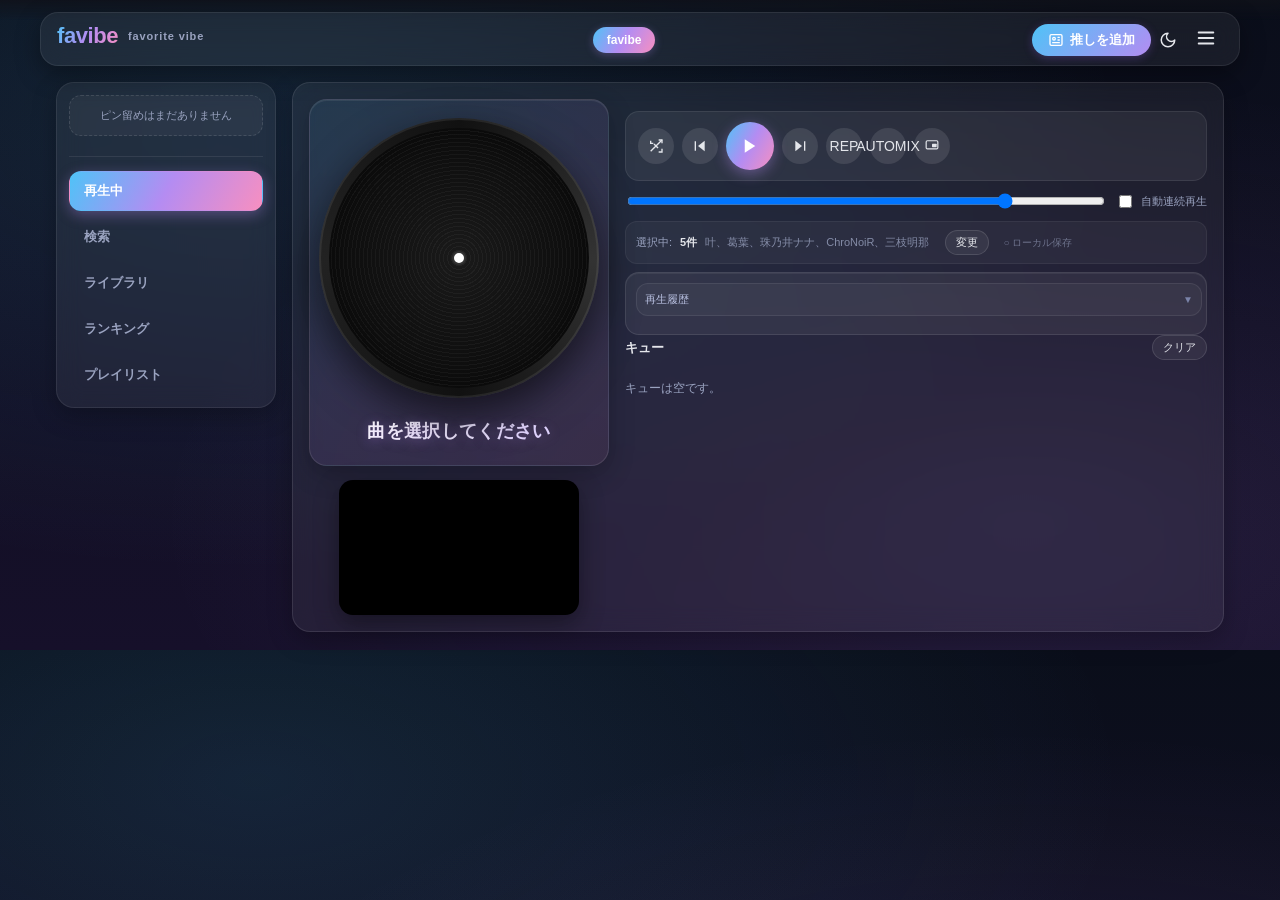
==== commit dd211b5a: "feat: 再生中タブを新UIに更新 + 三枝明那を5人目固定追加 - 再生中タブ: 上流の queueHistoryDetails(details/summary) と libHistory(折りた" ====
--- a/favibe.html
+++ b/favibe.html
@@ -257,10 +257,10 @@
           </div>
           <div id="oshiStatus" style="display:flex;align-items:center;gap:8px;margin:8px 0;padding:8px 10px;border-radius:12px;background:rgba(255,255,255,0.04);border:1px solid rgba(255,255,255,0.06);font-size:11px;color:#9aa3c0"></div>
           <div id="queueWrap" class="queue-wrap" style="max-height:50vh;overflow-y:auto;scroll-behavior:smooth;padding-right:4px">
-            <div id="queueHistoryInline" style="display:none;margin-bottom:8px">
-              <div style="font-size:11px;color:#9aa3c0;margin-bottom:6px;display:flex;align-items:center;gap:6px">再生履歴 <span style="font-size:10px;border:1px solid rgba(255,255,255,0.12);border-radius:999px;padding:1px 6px">薄く表示</span></div>
-              <div id="historyListInline" style="display:flex;flex-direction:column;gap:6px;opacity:0.55"></div>
-              <div style="height:1px;background:linear-gradient(to right, transparent, rgba(183,140,242,0.5), transparent);margin:10px 0"></div>
+            <details id="queueHistoryDetails" style="margin-bottom:8px;background:rgba(255,255,255,0.04);border:1px solid rgba(255,255,255,0.08);border-radius:12px;padding:8px">
+              <summary style="font-size:11px;color:#b8c0e0;cursor:pointer;list-style:none;display:flex;align-items:center;gap:6px">再生履歴 <span id="historyCount" style="font-size:10px;color:#9aa3c0"></span><span style="margin-left:auto;font-size:10px;color:#7a83a8">▼</span></summary>
+              <div id="historyListInline" style="display:flex;flex-direction:column;gap:6px;margin-top:8px"></div>
+            </details>
             </div>
             <h3 style="font-size:13px;font-weight:800;margin:0 0 8px;display:flex;align-items:center;gap:8px">キュー <span id="queueCount" style="font-weight:400;color:#9aa3c0"></span><button id="btnClearQueue" style="margin-left:auto;padding:4px 10px;border-radius:999px;border:1px solid rgba(255,255,255,0.12);background:rgba(255,255,255,0.06);color:#e4e6eb;font-size:11px;cursor:pointer">クリア</button></h3>
             <div id="queueList" style="display:flex;flex-direction:column;gap:6px;max-height:360px;overflow-y:auto;scroll-behavior:smooth"></div>
@@ -297,10 +297,10 @@
         <h4 style="font-size:12px;font-weight:800;color:#9aa3c0;margin:0 0 8px">自作プレイリスト</h4>
         <div id="libPlaylists" style="display:flex;flex-direction:column;gap:8px"></div>
       </div>
-      <div class="library-section" style="margin-top:18px">
-        <h4 style="font-size:12px;font-weight:800;color:#9aa3c0;margin:0 0 8px">再生履歴</h4>
-        <div id="libHistory" style="display:flex;flex-direction:column;gap:6px;max-height:300px;overflow-y:auto"></div>
-      </div>
+      <details class="library-section" style="margin-top:18px;background:rgba(255,255,255,0.04);border:1px solid rgba(255,255,255,0.08);border-radius:12px;padding:10px">
+        <summary style="font-size:12px;font-weight:800;color:#b8c0e0;cursor:pointer;list-style:none;display:flex;align-items:center;gap:6px">再生履歴 <span id="libHistoryCount" style="font-weight:400;color:#9aa3c0"></span><span style="margin-left:auto;font-size:10px;color:#7a83a8">▼</span></summary>
+        <div id="libHistory" style="display:flex;flex-direction:column;gap:6px;max-height:240px;overflow-y:auto;margin-top:8px"></div>
+      </details>
     </section>
 
     <!-- ランキング -->
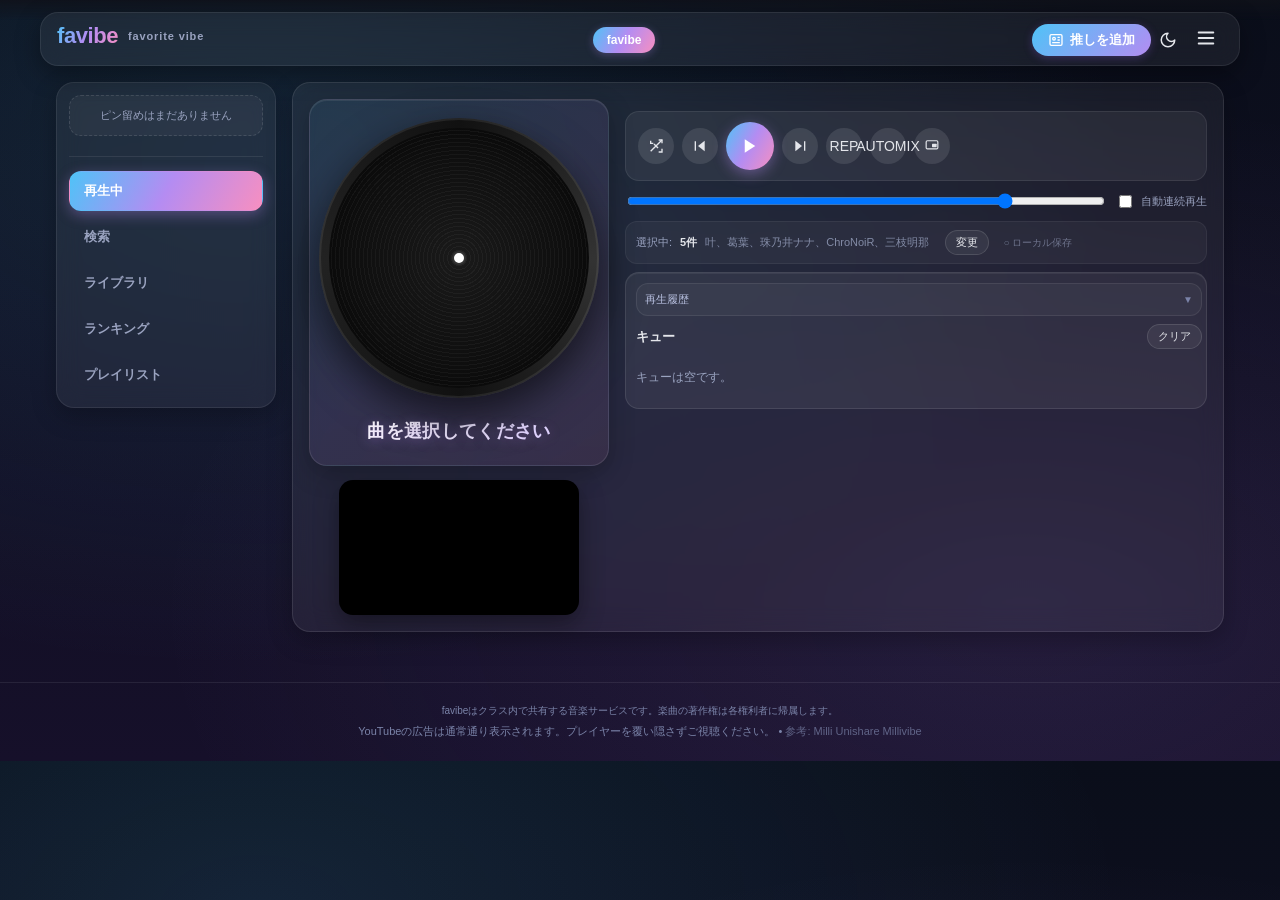
==== commit 26910f8c: "fix: レイアウト崩れを修正 (vibe-layout/miniPlayer/queueWrap) - vibe-layoutの閉じ忘れとminiPlayerの未閉じ・内容欠落を修正 (</div>" ====
--- a/favibe.html
+++ b/favibe.html
@@ -261,9 +261,12 @@
               <summary style="font-size:11px;color:#b8c0e0;cursor:pointer;list-style:none;display:flex;align-items:center;gap:6px">再生履歴 <span id="historyCount" style="font-size:10px;color:#9aa3c0"></span><span style="margin-left:auto;font-size:10px;color:#7a83a8">▼</span></summary>
               <div id="historyListInline" style="display:flex;flex-direction:column;gap:6px;margin-top:8px"></div>
             </details>
+            <div id="queueHistorySticky" style="display:none;position:sticky;top:0;background:rgba(10,14,26,0.92);backdrop-filter:blur(8px);padding:8px;border-radius:12px;margin-bottom:8px;z-index:2;border:1px solid rgba(255,255,255,0.08)">
+              <div style="font-size:11px;color:#9aa3c0;margin-bottom:6px">最近再生した曲</div>
+              <div id="historyListSticky" style="display:flex;flex-direction:column;gap:6px"></div>
             </div>
             <h3 style="font-size:13px;font-weight:800;margin:0 0 8px;display:flex;align-items:center;gap:8px">キュー <span id="queueCount" style="font-weight:400;color:#9aa3c0"></span><button id="btnClearQueue" style="margin-left:auto;padding:4px 10px;border-radius:999px;border:1px solid rgba(255,255,255,0.12);background:rgba(255,255,255,0.06);color:#e4e6eb;font-size:11px;cursor:pointer">クリア</button></h3>
-            <div id="queueList" style="display:flex;flex-direction:column;gap:6px;max-height:360px;overflow-y:auto;scroll-behavior:smooth"></div>
+            <div id="queueList" style="display:flex;flex-direction:column;gap:6px"></div>
           </div>
         </div>
       </div>
@@ -320,10 +323,18 @@
       <div id="customPlaylists" style="display:flex;flex-direction:column;gap:8px"></div>
     </section>
   </main>
+</div>
 <div id="miniPlayer" style="display:none;position:fixed;bottom:0;left:0;right:0;z-index:140;background:rgba(10,14,26,0.92);backdrop-filter:blur(12px);border-top:1px solid rgba(255,255,255,0.08);padding:8px 16px;align-items:center;gap:12px">
   <img id="miniThumb" style="width:48px;height:48px;border-radius:8px;object-fit:cover;flex-shrink:0" src="" alt="">
   <div style="flex:1;min-width:0">
     <div id="miniTitle" style="font-size:12px;font-weight:800;color:#e4e6eb;white-space:nowrap;overflow:hidden;text-overflow:ellipsis"></div>
+    <div id="miniArtist" style="font-size:11px;color:#9aa3c0;white-space:nowrap;overflow:hidden;text-overflow:ellipsis"></div>
+    <div style="height:3px;background:rgba(255,255,255,0.12);border-radius:999px;margin-top:4px"><div id="miniProgress" style="height:100%;width:0;background:linear-gradient(90deg,#4fc3f7,#b48cf2);border-radius:999px;transition:width 0.5s linear"></div></div>
+  </div>
+  <button id="miniPrev" aria-label="前へ" style="width:32px;height:32px;border-radius:50%;background:rgba(255,255,255,0.08);border:none;color:#e4e6eb;cursor:pointer;display:inline-flex;align-items:center;justify-content:center"><svg width="14" height="14" viewBox="0 0 24 24" fill="currentColor"><polygon points="19 20 9 12 19 4 19 20"/><line x1="5" y1="19" x2="5" y2="5" style="stroke:currentColor;stroke-width:2"/></svg></button>
+  <button id="miniPlay" aria-label="再生" style="width:40px;height:40px;border-radius:50%;background:linear-gradient(120deg,#4fc3f7,#b48cf2,#f78fc0);color:#fff;border:none;cursor:pointer;display:inline-flex;align-items:center;justify-content:center"><svg width="16" height="16" viewBox="0 0 24 24" fill="currentColor"><polygon points="5 3 19 12 5 21 5 3"/></svg></button>
+  <button id="miniNext" aria-label="次へ" style="width:32px;height:32px;border-radius:50%;background:rgba(255,255,255,0.08);border:none;color:#e4e6eb;cursor:pointer;display:inline-flex;align-items:center;justify-content:center"><svg width="14" height="14" viewBox="0 0 24 24" fill="currentColor"><polygon points="5 4 15 12 5 20 5 4"/><line x1="19" y1="5" x2="19" y2="19" style="stroke:currentColor;stroke-width:2"/></svg></button>
+  <button id="miniExpand" aria-label="拡大" style="width:32px;height:32px;border-radius:50%;background:transparent;border:1px solid rgba(255,255,255,0.12);color:#9aa3c0;cursor:pointer;display:inline-flex;align-items:center;justify-content:center"><svg width="14" height="14" viewBox="0 0 24 24" fill="none" stroke="currentColor" stroke-width="2"><polyline points="15 3 21 3 21 9"/><polyline points="9 21 3 21 3 15"/><line x1="21" y1="3" x2="14" y2="10"/><line x1="3" y1="21" x2="10" y2="14"/></svg></button>
 </div>
 <footer class="site-footer">
   <p>favibeはクラス内で共有する音楽サービスです。楽曲の著作権は各権利者に帰属します。</p>
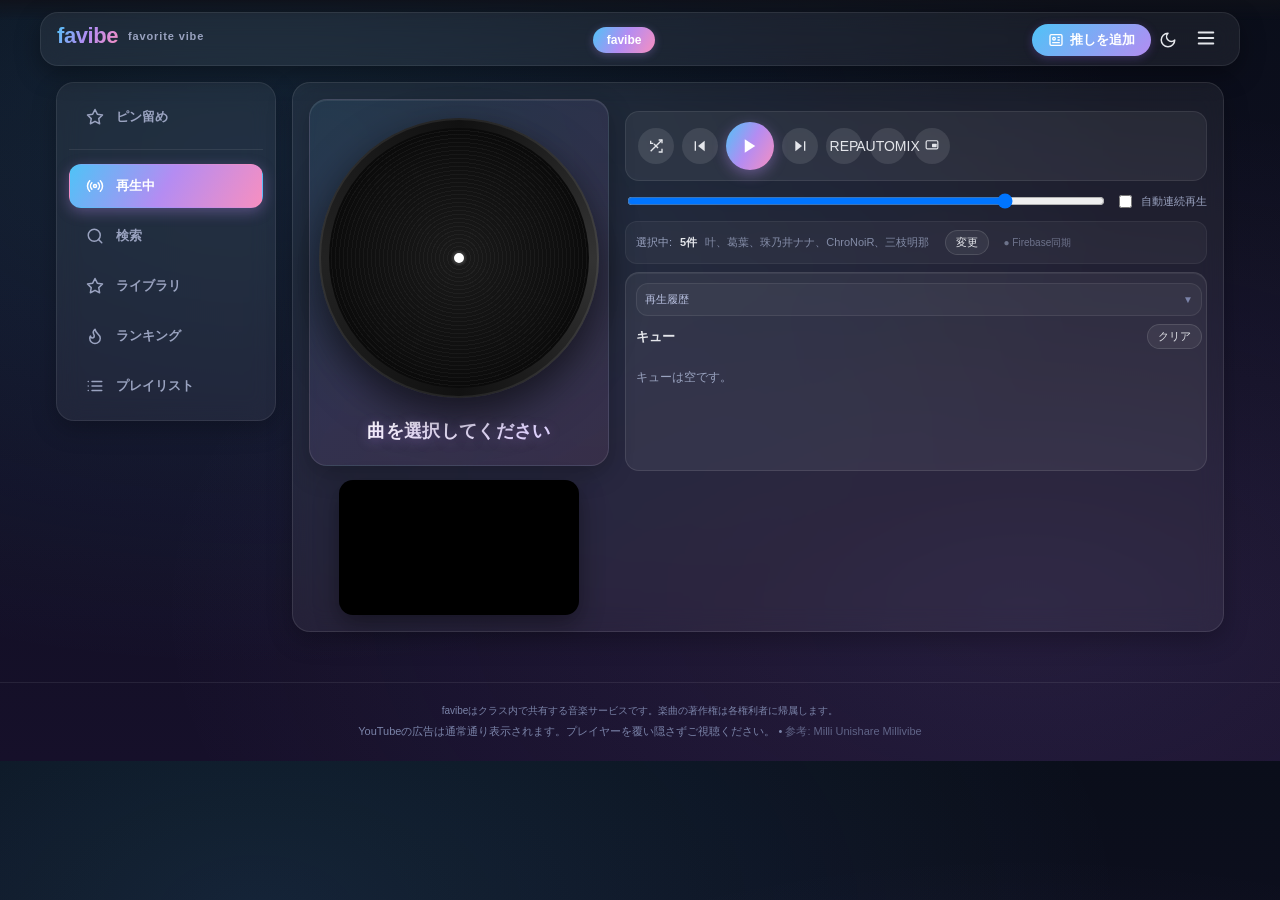
==== commit d1c1a479: "feat: 上流最新UIを全反映 + レイアウト崩れ修正 - 上流 Millivibe 最新(254html/1678js/485css)を全取得し、favibeに完全マージ - HTML: 新 pi" ====
--- a/favibe.html
+++ b/favibe.html
@@ -21,7 +21,6 @@
 <link rel="stylesheet" href="/video.css">
 <link rel="stylesheet" href="/millivibe.css">
 <link rel="stylesheet" href="/favibe.css">
-<script>try{ document.documentElement.setAttribute('data-theme','dark'); }catch(e){}</script>
 <style>
 /* favibe oshi modal additions */
 .favibe-logo-text {
@@ -131,6 +130,7 @@
   font-weight: 700;
 }
 </style>
+<script>try{ document.documentElement.setAttribute('data-theme','dark'); }catch(e){}</script>
 </head>
 <body class="millivibe favibe">
 <header>
@@ -208,16 +208,18 @@
 </div>
 
 <div class="vibe-layout">
-  <nav class="vibe-side-nav" id="vibeSideNav" aria-label="favibeメニュー">
-    <div id="pinnedBar" style="display:grid;grid-template-columns:1fr 1fr;gap:8px;margin-bottom:10px;padding:8px;background:rgba(255,255,255,0.04);border-radius:12px;border:1px dashed rgba(255,255,255,0.12)">
-      <div style="grid-column:1/-1;font-size:11px;color:#9aa3c0;text-align:center">ピン留め（最大4つ）</div>
-    </div>
-    <div style="height:1px;background:rgba(255,255,255,0.08);margin:4px 0 8px"></div>
-    <button class="vibe-nav-item active" data-tab="nowplaying">再生中</button>
-    <button class="vibe-nav-item" data-tab="search">検索</button>
-    <button class="vibe-nav-item" data-tab="library">ライブラリ</button>
-    <button class="vibe-nav-item" data-tab="ranking">ランキング</button>
-    <button class="vibe-nav-item" data-tab="playlists">プレイリスト</button>
+    <nav class="vibe-side-nav" id="vibeSideNav" aria-label="Millivibeメニュー">
+    <button id="pinnedBarBtn" class="vibe-nav-item pinned-trigger" aria-label="ピン留め" aria-expanded="false" title="ピン留め">
+      <span class="nav-ico"><svg class="ic" viewBox="0 0 24 24" fill="none" stroke="currentColor" stroke-width="2" stroke-linecap="round" stroke-linejoin="round"><polygon points="12 2 15.09 8.26 22 9.27 17 14.14 18.18 21.02 12 17.77 5.82 21.02 7 14.14 2 9.27 8.91 8.26 12 2"/></svg></span>
+      <span class="nav-label">ピン留め</span>
+      <span id="pinnedBadge" class="pinned-badge" style="display:none"></span>
+    </button>
+    <div style="height:1px;background:rgba(255,255,255,0.08);margin:4px 0 8px" class="nav-divider"></div>
+    <button class="vibe-nav-item active" data-tab="nowplaying"><span class="nav-ico"><svg class="ic" viewBox="0 0 24 24" fill="none" stroke="currentColor" stroke-width="2" stroke-linecap="round" stroke-linejoin="round"><path d="M4.9 19.1C1 15.2 1 8.8 4.9 4.9"/><path d="M7.8 16.2c-2.3-2.3-2.3-6.1 0-8.5"/><circle cx="12" cy="12" r="2"/><path d="M16.2 7.8c2.3 2.3 2.3 6.1 0 8.5"/><path d="M19.1 4.9C23 8.8 23 15.2 19.1 19.1"/></svg></span><span class="nav-label">再生中</span></button>
+    <button class="vibe-nav-item" data-tab="search"><span class="nav-ico"><svg class="ic" viewBox="0 0 24 24" fill="none" stroke="currentColor" stroke-width="2" stroke-linecap="round" stroke-linejoin="round"><circle cx="11" cy="11" r="8"/><path d="m21 21-4.3-4.3"/></svg></span><span class="nav-label">検索</span></button>
+    <button class="vibe-nav-item" data-tab="library"><span class="nav-ico"><svg class="ic" viewBox="0 0 24 24" fill="none" stroke="currentColor" stroke-width="2" stroke-linecap="round" stroke-linejoin="round"><polygon points="12 2 15.09 8.26 22 9.27 17 14.14 18.18 21.02 12 17.77 5.82 21.02 7 14.14 2 9.27 8.91 8.26 12 2"/></svg></span><span class="nav-label">ライブラリ</span></button>
+    <button class="vibe-nav-item" data-tab="ranking"><span class="nav-ico"><svg class="ic" viewBox="0 0 24 24" fill="none" stroke="currentColor" stroke-width="2" stroke-linecap="round" stroke-linejoin="round"><path d="M8.5 14.5A2.5 2.5 0 0 0 11 12c0-1.38-.5-2-1-3-1.072-2.143-.224-4.054 2-6 .5 2.5 2 4.9 4 6.5 2 1.6 3 3.5 3 5.5a7 7 0 1 1-14 0c0-1.153.433-2.294 1-3a2.5 2.5 0 0 0 2.5 2.5z"/></svg></span><span class="nav-label">ランキング</span></button>
+    <button class="vibe-nav-item" data-tab="playlists"><span class="nav-ico"><svg class="ic" viewBox="0 0 24 24" fill="none" stroke="currentColor" stroke-width="2" stroke-linecap="round" stroke-linejoin="round"><path d="M3 12h.01"/><path d="M3 18h.01"/><path d="M3 6h.01"/><path d="M8 12h13"/><path d="M8 18h13"/><path d="M8 6h13"/></svg></span><span class="nav-label">プレイリスト</span></button>
   </nav>
   <main class="vibe-main">
     <!-- 再生中 -->
@@ -256,7 +258,7 @@
             <label style="display:flex;align-items:center;gap:6px;font-size:11px;color:#9aa3c0;white-space:nowrap"><input type="checkbox" id="autoNextToggle"> 自動連続再生</label>
           </div>
           <div id="oshiStatus" style="display:flex;align-items:center;gap:8px;margin:8px 0;padding:8px 10px;border-radius:12px;background:rgba(255,255,255,0.04);border:1px solid rgba(255,255,255,0.06);font-size:11px;color:#9aa3c0"></div>
-          <div id="queueWrap" class="queue-wrap" style="max-height:50vh;overflow-y:auto;scroll-behavior:smooth;padding-right:4px">
+          <div id="queueWrap" class="queue-wrap" style="overflow-y:auto;scroll-behavior:smooth;padding-right:4px">
             <details id="queueHistoryDetails" style="margin-bottom:8px;background:rgba(255,255,255,0.04);border:1px solid rgba(255,255,255,0.08);border-radius:12px;padding:8px">
               <summary style="font-size:11px;color:#b8c0e0;cursor:pointer;list-style:none;display:flex;align-items:center;gap:6px">再生履歴 <span id="historyCount" style="font-size:10px;color:#9aa3c0"></span><span style="margin-left:auto;font-size:10px;color:#7a83a8">▼</span></summary>
               <div id="historyListInline" style="display:flex;flex-direction:column;gap:6px;margin-top:8px"></div>
@@ -271,7 +273,8 @@
         </div>
       </div>
     </section>
-<!-- 検索 -->
+
+    <!-- 検索 -->
     <section id="vibeSearchSec" class="vibe-section" data-tab="search" style="display:none">
       <div style="display:flex;gap:8px;align-items:center;margin-bottom:10px">
         <input id="songSearch" placeholder="曲名・アーティスト・タグで検索" style="flex:1;padding:10px 14px;border-radius:999px;border:1px solid rgba(255,255,255,0.12);background:rgba(255,255,255,0.08);color:#e4e6eb">
@@ -310,7 +313,7 @@
     <section id="vibeRankingSec" class="vibe-section" data-tab="ranking" style="display:none">
       <h3 style="font-size:14px;font-weight:800;margin:0 0 10px">人気ランキング</h3>
       <div id="rankingList" style="display:flex;flex-direction:column;gap:8px"></div>
-      <p style="font-size:11px;color:#9aa3c0;margin-top:8px">YouTube再生数とfavibe内再生回数を併記しています。</p>
+      <p style="font-size:11px;color:#9aa3c0;margin-top:8px">YouTube再生数とUnishare内再生回数を併記しています。</p>
     </section>
 
     <!-- プレイリスト -->
@@ -324,6 +327,63 @@
     </section>
   </main>
 </div>
+<!-- ピン留めポップオーバー -->
+<div id="pinnedPopover" class="pinned-popover" aria-hidden="true" style="display:none">
+  <div class="pinned-popover-head" style="display:flex;align-items:center;justify-content:space-between;padding:10px 12px;border-bottom:1px solid rgba(255,255,255,0.08)">
+    <span style="font-size:12px;font-weight:800;color:#e4e6eb">ピン留め</span>
+    <button id="pinnedPopoverClose" aria-label="閉じる" style="width:28px;height:28px;border-radius:50%;border:1px solid rgba(255,255,255,0.12);background:rgba(255,255,255,0.06);color:#9aa3c0;cursor:pointer;display:inline-flex;align-items:center;justify-content:center">×</button>
+  </div>
+  <div id="pinnedPopoverContent" style="padding:10px;max-height:60vh;overflow-y:auto"></div>
+</div>
+<div id="pinnedOverlay" class="pinned-overlay" style="display:none"></div>
+<!-- ハンバーガードロワー -->
+<div id="vibeDrawerOverlay" class="vibe-drawer-overlay" style="display:none"></div>
+<nav id="vibeDrawer" class="vibe-drawer" aria-label="メニュー" aria-hidden="true" style="display:none">
+  <div class="vibe-drawer-head" style="display:flex;align-items:center;justify-content:space-between;padding:16px;border-bottom:1px solid rgba(255,255,255,0.08)">
+    <span style="font-size:14px;font-weight:900;color:#e4e6eb">メニュー</span>
+    <button id="vibeDrawerClose" aria-label="閉じる" style="width:32px;height:32px;border-radius:50%;border:1px solid rgba(255,255,255,0.12);background:rgba(255,255,255,0.06);color:#e4e6eb;cursor:pointer">×</button>
+  </div>
+  <div class="vibe-drawer-section" style="padding:12px">
+    <div style="font-size:11px;font-weight:800;color:#7a83a8;letter-spacing:0.08em;margin:8px 0 8px">サービス切替</div>
+    <a href="/" class="vibe-drawer-link" style="display:flex;align-items:center;gap:10px;padding:10px 12px;border-radius:12px;text-decoration:none;color:#e4e6eb;background:rgba(255,255,255,0.06);border:1px solid rgba(255,255,255,0.08);margin-bottom:8px">
+      <span style="width:28px;height:28px;border-radius:50%;background:rgba(255,255,255,0.10);display:inline-flex;align-items:center;justify-content:center"><svg class="ic" viewBox="0 0 24 24" fill="none" stroke="currentColor" stroke-width="2" stroke-linecap="round" stroke-linejoin="round"><rect width="7" height="7" x="3" y="3" rx="1"/><rect width="7" height="7" x="14" y="3" rx="1"/><rect width="7" height="7" x="14" y="14" rx="1"/><rect width="7" height="7" x="3" y="14" rx="1"/></svg></span>
+      <span style="font-size:13px;font-weight:800">Millivis</span>
+      <span style="margin-left:auto;font-size:11px;color:#9aa3c0">動画一覧</span>
+    </a>
+    <a href="/millivibe.html" class="vibe-drawer-link active" style="display:flex;align-items:center;gap:10px;padding:10px 12px;border-radius:12px;text-decoration:none;color:#fff;background:linear-gradient(120deg,#4fc3f7,#b48cf2,#f78fc0);border:none;margin-bottom:8px">
+      <span style="width:28px;height:28px;border-radius:50%;background:rgba(255,255,255,0.20);display:inline-flex;align-items:center;justify-content:center"><svg class="ic" viewBox="0 0 24 24" fill="none" stroke="currentColor" stroke-width="2" stroke-linecap="round" stroke-linejoin="round"><path d="M4.9 19.1C1 15.2 1 8.8 4.9 4.9"/><path d="M7.8 16.2c-2.3-2.3-2.3-6.1 0-8.5"/><circle cx="12" cy="12" r="2"/><path d="M16.2 7.8c2.3 2.3 2.3 6.1 0 8.5"/><path d="M19.1 4.9C23 8.8 23 15.2 19.1 19.1"/></svg></span>
+      <span style="font-size:13px;font-weight:800">Millivibe</span>
+      <span style="margin-left:auto;font-size:11px;color:rgba(255,255,255,0.85)">音楽</span>
+    </a>
+  </div>
+  <div class="vibe-drawer-section" style="padding:12px;border-top:1px solid rgba(255,255,255,0.06)">
+    <div style="font-size:11px;font-weight:800;color:#7a83a8;letter-spacing:0.08em;margin:8px 0 8px">アカウント / 表示</div>
+    <button id="drawerMypageBtn" style="width:100%;display:flex;align-items:center;gap:10px;padding:10px 12px;border-radius:12px;border:1px solid rgba(255,255,255,0.08);background:rgba(255,255,255,0.06);color:#e4e6eb;font-size:13px;font-weight:700;cursor:pointer;margin-bottom:8px">
+      <span style="width:28px;height:28px;border-radius:50%;background:rgba(255,255,255,0.10);display:inline-flex;align-items:center;justify-content:center"><svg class="ic" viewBox="0 0 24 24" fill="none" stroke="currentColor" stroke-width="2" stroke-linecap="round" stroke-linejoin="round"><path d="M19 21v-2a4 4 0 0 0-4-4H9a4 4 0 0 0-4 4v2"/><circle cx="12" cy="7" r="4"/></svg></span>
+      マイページ
+    </button>
+    <button id="drawerThemeBtn" style="width:100%;display:flex;align-items:center;gap:10px;padding:10px 12px;border-radius:12px;border:1px solid rgba(255,255,255,0.08);background:rgba(255,255,255,0.06);color:#e4e6eb;font-size:13px;font-weight:700;cursor:pointer;margin-bottom:8px">
+      <span style="width:28px;height:28px;border-radius:50%;background:rgba(255,255,255,0.10);display:inline-flex;align-items:center;justify-content:center"><svg width="16" height="16" viewBox="0 0 24 24" fill="none" stroke="currentColor" stroke-width="2" stroke-linecap="round" stroke-linejoin="round"><path d="M12 3a6 6 0 0 0 9 9 9 9 0 1 1-9-9Z"/></svg></span>
+      テーマ切替
+    </button>
+  </div>
+</nav>
+<!-- キュー上書き確認モーダル -->
+<div id="queueConfirmOverlay" class="queue-confirm-overlay" style="display:none"></div>
+<div id="queueConfirmModal" class="queue-confirm-modal" role="dialog" aria-modal="true" aria-hidden="true" style="display:none">
+  <div class="queue-confirm-card" style="background:rgba(16,20,36,0.98);backdrop-filter:blur(16px);border:1px solid rgba(255,255,255,0.10);border-radius:18px;padding:18px;max-width:360px;width:92%;box-shadow:0 16px 40px rgba(0,0,0,0.45)">
+    <h3 style="margin:0 0 6px;font-size:14px;font-weight:900;color:#e4e6eb">キューに曲があります</h3>
+    <p id="queueConfirmText" style="margin:0 0 16px;font-size:12px;line-height:1.5;color:#9aa3c0"></p>
+    <div style="display:flex;gap:8px;justify-content:flex-end;flex-wrap:wrap">
+      <button id="queueConfirmCancel" style="padding:8px 14px;border-radius:999px;border:1px solid rgba(255,255,255,0.12);background:rgba(255,255,255,0.06);color:#e4e6eb;font-size:12px;font-weight:700;cursor:pointer">キャンセル</button>
+      <button id="queueConfirmNext" style="padding:8px 14px;border-radius:999px;border:1px solid rgba(255,255,255,0.12);background:rgba(255,255,255,0.08);color:#e4e6eb;font-size:12px;font-weight:700;cursor:pointer">次に追加</button>
+      <button id="queueConfirmReplace" style="padding:8px 14px;border-radius:999px;border:none;background:linear-gradient(120deg,#4fc3f7,#b48cf2);color:#fff;font-size:12px;font-weight:800;cursor:pointer">置き換えて再生</button>
+    </div>
+  </div>
+</div>
+<!-- カード ︙ メニュー -->
+<div id="cardMenu" class="card-menu" aria-hidden="true" style="display:none"></div>
+<div id="cardMenuOverlay" class="card-menu-overlay" style="display:none"></div>
 <div id="miniPlayer" style="display:none;position:fixed;bottom:0;left:0;right:0;z-index:140;background:rgba(10,14,26,0.92);backdrop-filter:blur(12px);border-top:1px solid rgba(255,255,255,0.08);padding:8px 16px;align-items:center;gap:12px">
   <img id="miniThumb" style="width:48px;height:48px;border-radius:8px;object-fit:cover;flex-shrink:0" src="" alt="">
   <div style="flex:1;min-width:0">
--- a/millivibe.css
+++ b/millivibe.css
@@ -85,12 +85,26 @@
   grid-template-columns: 300px 1fr;
   gap: 16px;
 }
+.vibe-nav-item { display:flex; align-items:center; gap:10px; }
+.nav-ico { width:22px; height:22px; display:inline-flex; align-items:center; justify-content:center; flex-shrink:0; }
+.nav-ico .ic { width:18px; height:18px; }
+.nav-label { flex:1; white-space:nowrap; overflow:hidden; text-overflow:ellipsis; }
+.pinned-trigger { position:relative; }
+.pinned-badge { position:absolute; top:6px; right:8px; min-width:16px; height:16px; padding:0 4px; border-radius:999px; background:linear-gradient(120deg,#f78fc0,#b48cf2); color:#fff; font-size:10px; font-weight:800; display:inline-flex; align-items:center; justify-content:center; line-height:1; }
 @media (max-width: 900px) {
-  .vibe-layout { grid-template-columns: 1fr; }
-  .vibe-side-nav { position: relative; top: 0; flex-direction: row; overflow-x: auto; scrollbar-width: none; }
-  .vibe-side-nav::-webkit-scrollbar { display: none; }
-  .vibe-nav-item { flex: 0 0 auto; white-space: nowrap; }
-  .vibe-now-grid { grid-template-columns: 1fr; }
+  .vibe-layout { grid-template-columns:64px 1fr; gap:8px; padding:0 8px; }
+  .vibe-side-nav { position:sticky; top:72px; align-self:start; flex-direction:column; align-items:stretch; gap:6px; padding:8px 6px; overflow:visible; width:64px; min-height:calc(100svh - 80px); }
+  .vibe-side-nav .nav-label { display:none; }
+  .vibe-side-nav .nav-divider { display:none; }
+  .vibe-nav-item { justify-content:center; padding:10px 6px; gap:0; flex:0 0 auto; }
+  .vibe-nav-item .nav-ico { width:26px; height:26px; }
+  .pinned-trigger .nav-ico { width:26px; height:26px; }
+  .vibe-now-grid { grid-template-columns:1fr; }
+  #serviceNav { display:none !important; }
+}
+@media (max-width: 560px) {
+  .vibe-layout { grid-template-columns:58px 1fr; gap:6px; padding:0 6px; }
+  .vibe-side-nav { width:58px; padding:6px 4px; }
 }
 
 /* レコード：大きく・より見やすく */
@@ -270,6 +284,20 @@
 .song-meta { flex: 1; min-width: 0; }
 .song-title { font-size: 12px; font-weight: 700; color: #e4e6eb; white-space: nowrap; overflow: hidden; text-overflow: ellipsis; }
 .song-artist { font-size: 11px; color: #9aa3c0; white-space: nowrap; overflow: hidden; text-overflow: ellipsis; }
+.song-artist-wrap { min-width: 0; }
+.song-artist--collab, .song-artist--group { display: inline-flex; flex-wrap: wrap; gap: 4px; align-items: center; max-width: 100%; white-space: normal; line-height: 1.4; }
+.song-artist--collab .artist-collapsed, .song-artist--group .artist-collapsed,
+.song-artist--collab .artist-expanded, .song-artist--group .artist-expanded { display: inline-flex; flex-wrap: wrap; gap: 4px; align-items: center; }
+.song-artist .artist-count { font-size: 10px; color: #7a83a8; background: rgba(255,255,255,0.08); border: 1px solid rgba(255,255,255,0.10); padding: 1px 6px; border-radius: 999px; }
+.song-artist .artist-toggle { padding: 2px 6px; border-radius: 999px; border: 1px solid rgba(255,255,255,0.12); background: rgba(255,255,255,0.08); color: #9aa3c0; font-size: 10px; cursor: pointer; line-height: 1; transition: background 0.15s; }
+.song-artist .artist-toggle:hover { background: rgba(183,140,242,0.22); color: #e4e6eb; }
+.song-artist .artist-name { font-size: 11px; color: #9aa3c0; }
+.song-artist .artist-chips { display: inline-flex; flex-wrap: wrap; gap: 4px; }
+.song-artist .artist-chip { padding: 2px 6px; border-radius: 999px; background: rgba(183,140,242,0.18); border: 1px solid rgba(183,140,242,0.28); font-size: 10px; color: #e4e6eb; white-space: nowrap; }
+#nowArtist .song-artist, #miniArtist .song-artist { white-space: nowrap; overflow: hidden; text-overflow: ellipsis; max-width: 100%; }
+#nowArtist .song-artist[data-collapsed="0"], #miniArtist .song-artist[data-collapsed="0"] { white-space: normal; overflow: visible; }
+#rankingList .song-artist, #historyListInline .song-artist, #libHistory .song-artist { font-size: 10px; }
+.song-card .song-artist-wrap { overflow: hidden; }
 .preset-card {
   flex-direction: column;
   align-items: flex-start;
@@ -293,6 +321,164 @@
   transition: transform 0.45s cubic-bezier(0.2,0,0,1), opacity 0.45s;
   will-change: transform;
 }
+/* ピン留めポップオーバー */
+.pinned-popover {
+  position: fixed;
+  z-index: 130;
+  width: 320px;
+  max-width: calc(100vw - 24px);
+  background: rgba(16,20,36,0.98);
+  backdrop-filter: blur(16px);
+  -webkit-backdrop-filter: blur(16px);
+  border: 1px solid rgba(255,255,255,0.10);
+  border-radius: 18px;
+  box-shadow: 0 16px 40px rgba(0,0,0,0.45);
+  overflow: hidden;
+  opacity: 0;
+  transform: translateY(-6px) scale(0.98);
+  transition: opacity 0.18s ease, transform 0.18s ease;
+  pointer-events: none;
+}
+.pinned-popover.open {
+  opacity: 1;
+  transform: translateY(0) scale(1);
+  pointer-events: auto;
+}
+.pinned-overlay {
+  position: fixed;
+  inset: 0;
+  z-index: 125;
+  background: transparent;
+}
+@media (max-width: 900px) {
+  .pinned-popover { width: 280px; max-width: calc(100vw - 80px); }
+}
+/* ハンバーガードロワー */
+.vibe-drawer-overlay {
+  position: fixed;
+  inset: 0;
+  z-index: 200;
+  background: rgba(0,0,0,0.45);
+  opacity: 0;
+  visibility: hidden;
+  transition: opacity 0.22s, visibility 0.22s;
+}
+.vibe-drawer-overlay.open { opacity:1; visibility:visible; }
+.vibe-drawer {
+  position: fixed;
+  top: 0;
+  right: -360px;
+  width: 320px;
+  max-width: 86vw;
+  height: 100%;
+  z-index: 210;
+  background: rgba(16,20,36,0.98);
+  backdrop-filter: blur(16px);
+  -webkit-backdrop-filter: blur(16px);
+  border-left: 1px solid rgba(255,255,255,0.08);
+  box-shadow: -8px 0 32px rgba(0,0,0,0.45);
+  overflow-y: auto;
+  transition: right 0.24s cubic-bezier(0.2,0,0,1);
+  display: flex;
+  flex-direction: column;
+}
+.vibe-drawer.open { right:0; display:flex !important; }
+.vibe-drawer-link:hover { background:rgba(255,255,255,0.08) !important; }
+.vibe-drawer-link.active { box-shadow:0 4px 14px rgba(183,140,242,0.35); }
+/* カード ︙ メニュー */
+.song-card { position:relative; -webkit-touch-callout:none; -webkit-user-select:none; user-select:none; }
+.song-card .song-title, .song-card .song-artist-wrap { -webkit-touch-callout:none; -webkit-user-select:none; user-select:none; }
+.card-more {
+  position:absolute;
+  top:6px;
+  right:6px;
+  width:28px;
+  height:28px;
+  border-radius:50%;
+  border:1px solid rgba(255,255,255,0.12);
+  background:rgba(10,14,26,0.65);
+  backdrop-filter:blur(8px);
+  -webkit-backdrop-filter:blur(8px);
+  color:#e4e6eb;
+  font-size:16px;
+  line-height:1;
+  cursor:pointer;
+  display:inline-flex;
+  align-items:center;
+  justify-content:center;
+  z-index:2;
+  transition: background 0.15s, transform 0.15s;
+}
+.card-more:hover { background:rgba(255,255,255,0.12); transform:scale(1.05); }
+.card-menu {
+  position: fixed;
+  z-index: 220;
+  min-width: 180px;
+  max-width: calc(100vw - 24px);
+  background: rgba(16,20,36,0.98);
+  backdrop-filter: blur(16px);
+  -webkit-backdrop-filter: blur(16px);
+  border: 1px solid rgba(255,255,255,0.10);
+  border-radius: 14px;
+  box-shadow: 0 16px 40px rgba(0,0,0,0.45);
+  overflow: hidden;
+  padding: 6px;
+  opacity: 0;
+  transform: translateY(-4px) scale(0.98);
+  transition: opacity 0.16s ease, transform 0.16s ease;
+  pointer-events: none;
+}
+.card-menu.open { opacity:1; transform:translateY(0) scale(1); pointer-events:auto; }
+.card-menu-item {
+  display:flex; align-items:center; gap:10px;
+  width:100%; padding:10px 12px; border-radius:10px;
+  border:none; background:transparent; color:#e4e6eb;
+  font-size:12px; font-weight:700; text-align:left; cursor:pointer;
+}
+.card-menu-item:hover { background:rgba(255,255,255,0.08); }
+.card-menu-item:active { background:rgba(255,255,255,0.12); }
+.card-menu-overlay { position:fixed; inset:0; z-index:215; background:transparent; }
+.song-card .queue-add, .song-card .queue-push, .song-card .pin-btn { -webkit-touch-callout:none; -webkit-user-select:none; user-select:none; }
+@media (max-width: 900px) {
+  .song-card .card-desktop-actions { display:none !important; }
+}
+@media (min-width: 901px) {
+  .song-card .card-desktop-actions { display:flex !important; }
+}
+/* キュー確認モーダル */
+.queue-confirm-overlay {
+  position:fixed; inset:0; z-index:230;
+  background:rgba(0,0,0,0.45);
+  opacity:0; visibility:hidden;
+  transition:opacity 0.18s, visibility 0.18s;
+}
+.queue-confirm-overlay.open { opacity:1; visibility:visible; }
+.queue-confirm-modal {
+  position:fixed; inset:0; z-index:235;
+  display:flex; align-items:center; justify-content:center;
+  opacity:0; visibility:hidden;
+  transition:opacity 0.18s, visibility 0.18s;
+  pointer-events:none;
+}
+.queue-confirm-modal.open { opacity:1; visibility:visible; pointer-events:auto; }
+.queue-confirm-card { transform:translateY(8px) scale(0.98); transition:transform 0.18s ease; }
+.queue-confirm-modal.open .queue-confirm-card { transform:translateY(0) scale(1); }
+/* キュー/再生中の折り畳み・被り修正 */
+.queue-wrap {
+  max-height: calc(100svh - 160px);
+  max-height: calc(100dvh - 160px);
+  overflow-y:auto;
+  overscroll-behavior:contain;
+  padding-bottom: calc(72px + env(safe-area-inset-bottom));
+  scrollbar-width: thin;
+}
+@media (max-width: 900px) {
+  .queue-wrap { max-height: calc(100svh - 120px); padding-bottom: calc(80px + env(safe-area-inset-bottom)); }
+  #miniPlayer { padding-bottom: calc(8px + env(safe-area-inset-bottom)); }
+  .vibe-now-grid { gap:12px; }
+}
+#queueHistoryDetails { transition: background 0.15s; }
+#queueHistoryDetails[open] summary span:last-child { transform:rotate(180deg); }
 @media (prefers-reduced-motion: reduce) {
   .vibe-record { animation: none !important; }
   .vibe-section, #queueList .queue-item { transition: none !important; }
--- a/favibe.css
+++ b/favibe.css
@@ -85,12 +85,26 @@
   grid-template-columns: 300px 1fr;
   gap: 16px;
 }
+.vibe-nav-item { display:flex; align-items:center; gap:10px; }
+.nav-ico { width:22px; height:22px; display:inline-flex; align-items:center; justify-content:center; flex-shrink:0; }
+.nav-ico .ic { width:18px; height:18px; }
+.nav-label { flex:1; white-space:nowrap; overflow:hidden; text-overflow:ellipsis; }
+.pinned-trigger { position:relative; }
+.pinned-badge { position:absolute; top:6px; right:8px; min-width:16px; height:16px; padding:0 4px; border-radius:999px; background:linear-gradient(120deg,#f78fc0,#b48cf2); color:#fff; font-size:10px; font-weight:800; display:inline-flex; align-items:center; justify-content:center; line-height:1; }
 @media (max-width: 900px) {
-  .vibe-layout { grid-template-columns: 1fr; }
-  .vibe-side-nav { position: relative; top: 0; flex-direction: row; overflow-x: auto; scrollbar-width: none; }
-  .vibe-side-nav::-webkit-scrollbar { display: none; }
-  .vibe-nav-item { flex: 0 0 auto; white-space: nowrap; }
-  .vibe-now-grid { grid-template-columns: 1fr; }
+  .vibe-layout { grid-template-columns:64px 1fr; gap:8px; padding:0 8px; }
+  .vibe-side-nav { position:sticky; top:72px; align-self:start; flex-direction:column; align-items:stretch; gap:6px; padding:8px 6px; overflow:visible; width:64px; min-height:calc(100svh - 80px); }
+  .vibe-side-nav .nav-label { display:none; }
+  .vibe-side-nav .nav-divider { display:none; }
+  .vibe-nav-item { justify-content:center; padding:10px 6px; gap:0; flex:0 0 auto; }
+  .vibe-nav-item .nav-ico { width:26px; height:26px; }
+  .pinned-trigger .nav-ico { width:26px; height:26px; }
+  .vibe-now-grid { grid-template-columns:1fr; }
+  #serviceNav { display:none !important; }
+}
+@media (max-width: 560px) {
+  .vibe-layout { grid-template-columns:58px 1fr; gap:6px; padding:0 6px; }
+  .vibe-side-nav { width:58px; padding:6px 4px; }
 }
 
 /* レコード：大きく・より見やすく */
@@ -270,6 +284,20 @@
 .song-meta { flex: 1; min-width: 0; }
 .song-title { font-size: 12px; font-weight: 700; color: #e4e6eb; white-space: nowrap; overflow: hidden; text-overflow: ellipsis; }
 .song-artist { font-size: 11px; color: #9aa3c0; white-space: nowrap; overflow: hidden; text-overflow: ellipsis; }
+.song-artist-wrap { min-width: 0; }
+.song-artist--collab, .song-artist--group { display: inline-flex; flex-wrap: wrap; gap: 4px; align-items: center; max-width: 100%; white-space: normal; line-height: 1.4; }
+.song-artist--collab .artist-collapsed, .song-artist--group .artist-collapsed,
+.song-artist--collab .artist-expanded, .song-artist--group .artist-expanded { display: inline-flex; flex-wrap: wrap; gap: 4px; align-items: center; }
+.song-artist .artist-count { font-size: 10px; color: #7a83a8; background: rgba(255,255,255,0.08); border: 1px solid rgba(255,255,255,0.10); padding: 1px 6px; border-radius: 999px; }
+.song-artist .artist-toggle { padding: 2px 6px; border-radius: 999px; border: 1px solid rgba(255,255,255,0.12); background: rgba(255,255,255,0.08); color: #9aa3c0; font-size: 10px; cursor: pointer; line-height: 1; transition: background 0.15s; }
+.song-artist .artist-toggle:hover { background: rgba(183,140,242,0.22); color: #e4e6eb; }
+.song-artist .artist-name { font-size: 11px; color: #9aa3c0; }
+.song-artist .artist-chips { display: inline-flex; flex-wrap: wrap; gap: 4px; }
+.song-artist .artist-chip { padding: 2px 6px; border-radius: 999px; background: rgba(183,140,242,0.18); border: 1px solid rgba(183,140,242,0.28); font-size: 10px; color: #e4e6eb; white-space: nowrap; }
+#nowArtist .song-artist, #miniArtist .song-artist { white-space: nowrap; overflow: hidden; text-overflow: ellipsis; max-width: 100%; }
+#nowArtist .song-artist[data-collapsed="0"], #miniArtist .song-artist[data-collapsed="0"] { white-space: normal; overflow: visible; }
+#rankingList .song-artist, #historyListInline .song-artist, #libHistory .song-artist { font-size: 10px; }
+.song-card .song-artist-wrap { overflow: hidden; }
 .preset-card {
   flex-direction: column;
   align-items: flex-start;
@@ -293,6 +321,164 @@
   transition: transform 0.45s cubic-bezier(0.2,0,0,1), opacity 0.45s;
   will-change: transform;
 }
+/* ピン留めポップオーバー */
+.pinned-popover {
+  position: fixed;
+  z-index: 130;
+  width: 320px;
+  max-width: calc(100vw - 24px);
+  background: rgba(16,20,36,0.98);
+  backdrop-filter: blur(16px);
+  -webkit-backdrop-filter: blur(16px);
+  border: 1px solid rgba(255,255,255,0.10);
+  border-radius: 18px;
+  box-shadow: 0 16px 40px rgba(0,0,0,0.45);
+  overflow: hidden;
+  opacity: 0;
+  transform: translateY(-6px) scale(0.98);
+  transition: opacity 0.18s ease, transform 0.18s ease;
+  pointer-events: none;
+}
+.pinned-popover.open {
+  opacity: 1;
+  transform: translateY(0) scale(1);
+  pointer-events: auto;
+}
+.pinned-overlay {
+  position: fixed;
+  inset: 0;
+  z-index: 125;
+  background: transparent;
+}
+@media (max-width: 900px) {
+  .pinned-popover { width: 280px; max-width: calc(100vw - 80px); }
+}
+/* ハンバーガードロワー */
+.vibe-drawer-overlay {
+  position: fixed;
+  inset: 0;
+  z-index: 200;
+  background: rgba(0,0,0,0.45);
+  opacity: 0;
+  visibility: hidden;
+  transition: opacity 0.22s, visibility 0.22s;
+}
+.vibe-drawer-overlay.open { opacity:1; visibility:visible; }
+.vibe-drawer {
+  position: fixed;
+  top: 0;
+  right: -360px;
+  width: 320px;
+  max-width: 86vw;
+  height: 100%;
+  z-index: 210;
+  background: rgba(16,20,36,0.98);
+  backdrop-filter: blur(16px);
+  -webkit-backdrop-filter: blur(16px);
+  border-left: 1px solid rgba(255,255,255,0.08);
+  box-shadow: -8px 0 32px rgba(0,0,0,0.45);
+  overflow-y: auto;
+  transition: right 0.24s cubic-bezier(0.2,0,0,1);
+  display: flex;
+  flex-direction: column;
+}
+.vibe-drawer.open { right:0; display:flex !important; }
+.vibe-drawer-link:hover { background:rgba(255,255,255,0.08) !important; }
+.vibe-drawer-link.active { box-shadow:0 4px 14px rgba(183,140,242,0.35); }
+/* カード ︙ メニュー */
+.song-card { position:relative; -webkit-touch-callout:none; -webkit-user-select:none; user-select:none; }
+.song-card .song-title, .song-card .song-artist-wrap { -webkit-touch-callout:none; -webkit-user-select:none; user-select:none; }
+.card-more {
+  position:absolute;
+  top:6px;
+  right:6px;
+  width:28px;
+  height:28px;
+  border-radius:50%;
+  border:1px solid rgba(255,255,255,0.12);
+  background:rgba(10,14,26,0.65);
+  backdrop-filter:blur(8px);
+  -webkit-backdrop-filter:blur(8px);
+  color:#e4e6eb;
+  font-size:16px;
+  line-height:1;
+  cursor:pointer;
+  display:inline-flex;
+  align-items:center;
+  justify-content:center;
+  z-index:2;
+  transition: background 0.15s, transform 0.15s;
+}
+.card-more:hover { background:rgba(255,255,255,0.12); transform:scale(1.05); }
+.card-menu {
+  position: fixed;
+  z-index: 220;
+  min-width: 180px;
+  max-width: calc(100vw - 24px);
+  background: rgba(16,20,36,0.98);
+  backdrop-filter: blur(16px);
+  -webkit-backdrop-filter: blur(16px);
+  border: 1px solid rgba(255,255,255,0.10);
+  border-radius: 14px;
+  box-shadow: 0 16px 40px rgba(0,0,0,0.45);
+  overflow: hidden;
+  padding: 6px;
+  opacity: 0;
+  transform: translateY(-4px) scale(0.98);
+  transition: opacity 0.16s ease, transform 0.16s ease;
+  pointer-events: none;
+}
+.card-menu.open { opacity:1; transform:translateY(0) scale(1); pointer-events:auto; }
+.card-menu-item {
+  display:flex; align-items:center; gap:10px;
+  width:100%; padding:10px 12px; border-radius:10px;
+  border:none; background:transparent; color:#e4e6eb;
+  font-size:12px; font-weight:700; text-align:left; cursor:pointer;
+}
+.card-menu-item:hover { background:rgba(255,255,255,0.08); }
+.card-menu-item:active { background:rgba(255,255,255,0.12); }
+.card-menu-overlay { position:fixed; inset:0; z-index:215; background:transparent; }
+.song-card .queue-add, .song-card .queue-push, .song-card .pin-btn { -webkit-touch-callout:none; -webkit-user-select:none; user-select:none; }
+@media (max-width: 900px) {
+  .song-card .card-desktop-actions { display:none !important; }
+}
+@media (min-width: 901px) {
+  .song-card .card-desktop-actions { display:flex !important; }
+}
+/* キュー確認モーダル */
+.queue-confirm-overlay {
+  position:fixed; inset:0; z-index:230;
+  background:rgba(0,0,0,0.45);
+  opacity:0; visibility:hidden;
+  transition:opacity 0.18s, visibility 0.18s;
+}
+.queue-confirm-overlay.open { opacity:1; visibility:visible; }
+.queue-confirm-modal {
+  position:fixed; inset:0; z-index:235;
+  display:flex; align-items:center; justify-content:center;
+  opacity:0; visibility:hidden;
+  transition:opacity 0.18s, visibility 0.18s;
+  pointer-events:none;
+}
+.queue-confirm-modal.open { opacity:1; visibility:visible; pointer-events:auto; }
+.queue-confirm-card { transform:translateY(8px) scale(0.98); transition:transform 0.18s ease; }
+.queue-confirm-modal.open .queue-confirm-card { transform:translateY(0) scale(1); }
+/* キュー/再生中の折り畳み・被り修正 */
+.queue-wrap {
+  max-height: calc(100svh - 160px);
+  max-height: calc(100dvh - 160px);
+  overflow-y:auto;
+  overscroll-behavior:contain;
+  padding-bottom: calc(72px + env(safe-area-inset-bottom));
+  scrollbar-width: thin;
+}
+@media (max-width: 900px) {
+  .queue-wrap { max-height: calc(100svh - 120px); padding-bottom: calc(80px + env(safe-area-inset-bottom)); }
+  #miniPlayer { padding-bottom: calc(8px + env(safe-area-inset-bottom)); }
+  .vibe-now-grid { gap:12px; }
+}
+#queueHistoryDetails { transition: background 0.15s; }
+#queueHistoryDetails[open] summary span:last-child { transform:rotate(180deg); }
 @media (prefers-reduced-motion: reduce) {
   .vibe-record { animation: none !important; }
   .vibe-section, #queueList .queue-item { transition: none !important; }
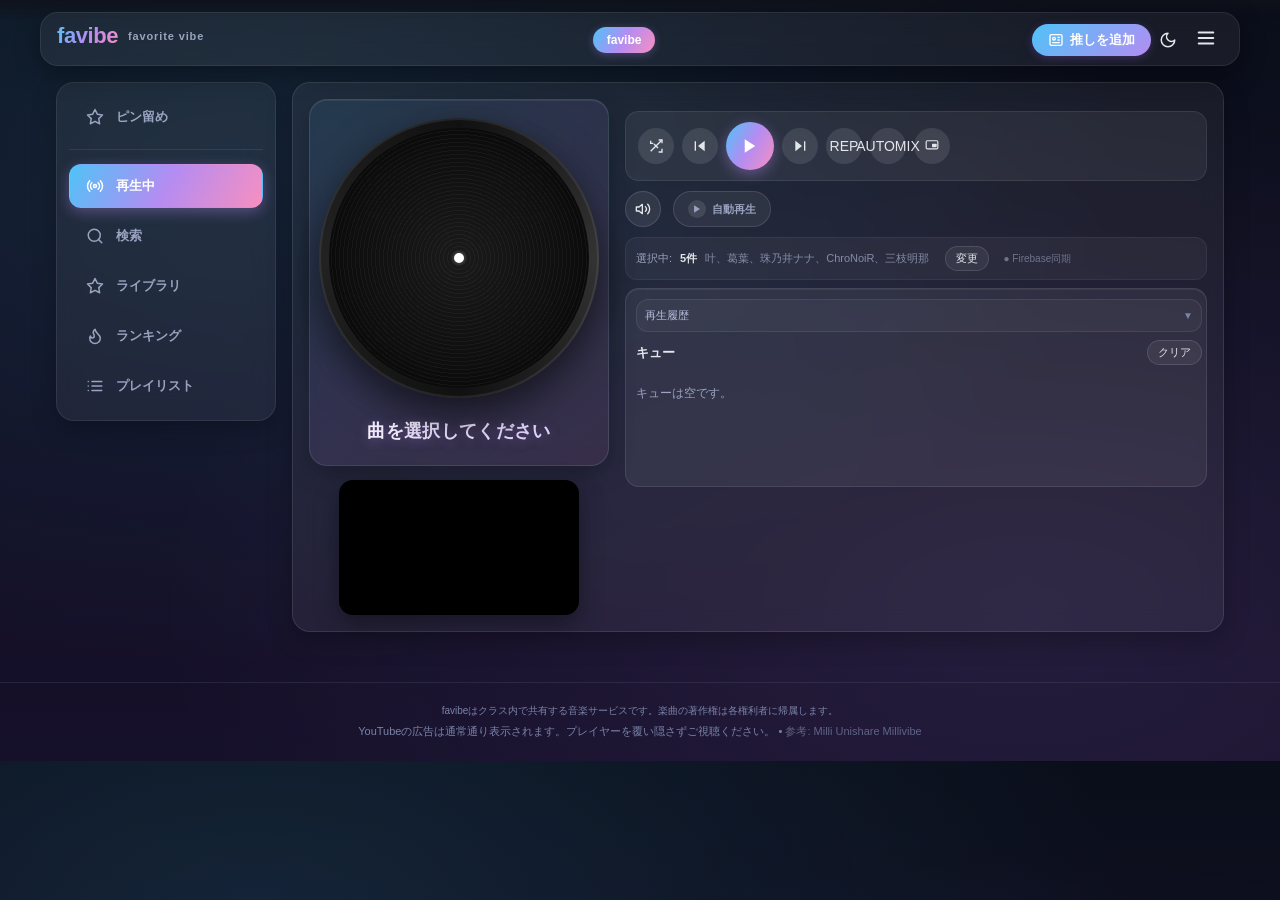
==== commit f0a49a65: "feat: 再生中タブを上流最新に完全反映 (volPopup/btnAutoNext含む) - 再生中タブのHTMLを上流266行に完全同期: 縦型volPopup(volMuteBtn/volPo" ====
--- a/favibe.html
+++ b/favibe.html
@@ -253,9 +253,21 @@
             <button id="btnAutomix" title="AUTOMIX" data-on="0" aria-label="AUTOMIX">AUTOMIX</button>
             <button id="btnPip" title="PiP" aria-label="PiP"><svg width="14" height="14" viewBox="0 0 24 24" fill="none" stroke="currentColor" stroke-width="2"><rect x="2" y="3" width="20" height="14" rx="2"/><rect x="12" y="8" width="8" height="6" rx="1" fill="currentColor" stroke="none"/></svg></button>
           </div>
-          <div style="display:flex;align-items:center;gap:8px;margin:10px 0">
-            <input id="volSlider" type="range" min="0" max="100" value="80" title="音量" style="flex:1">
-            <label style="display:flex;align-items:center;gap:6px;font-size:11px;color:#9aa3c0;white-space:nowrap"><input type="checkbox" id="autoNextToggle"> 自動連続再生</label>
+          <div style="display:flex;align-items:center;gap:12px;margin:10px 0;flex-wrap:wrap">
+            <div class="vol-popup-wrap" style="position:relative;display:flex;flex-direction:column;align-items:center">
+              <button id="volMuteBtn" aria-label="音量" title="音量" style="width:36px;height:36px;border-radius:50%;border:1px solid rgba(255,255,255,0.12);background:rgba(255,255,255,0.08);color:#e4e6eb;cursor:pointer;display:inline-flex;align-items:center;justify-content:center"><svg width="16" height="16" viewBox="0 0 24 24" fill="none" stroke="currentColor" stroke-width="2" stroke-linecap="round" stroke-linejoin="round"><polygon points="11 5 6 9 2 9 2 15 6 15 11 19 11 5"/><path d="M15.54 8.46a5 5 0 0 1 0 7.07"/><path d="M19.07 4.93a10 10 0 0 1 0 14.14"/></svg></button>
+              <div id="volPopup" class="vol-popup" style="display:none;position:absolute;bottom:100%;left:50%;background:rgba(16,20,36,0.98);backdrop-filter:blur(12px);-webkit-backdrop-filter:blur(12px);border:1px solid rgba(255,255,255,0.10);border-radius:14px;padding:10px 8px;box-shadow:0 8px 24px rgba(0,0,0,0.35);flex-direction:column;align-items:center;gap:6px;z-index:10;min-width:36px">
+                <div style="position:relative;width:6px;height:80px;background:rgba(255,255,255,0.12);border-radius:999px;overflow:hidden">
+                  <div id="volFill" style="position:absolute;bottom:0;left:0;right:0;height:80%;background:linear-gradient(180deg,#b48cf2,#4fc3f7);border-radius:999px;pointer-events:none"></div>
+                  <input id="volSlider" type="range" min="0" max="100" value="80" orient="vertical" title="音量" style="position:absolute;inset:0;width:100%;height:100%;opacity:0;cursor:pointer;writing-mode:vertical-lr;direction:rtl;-webkit-appearance:slider-vertical">
+                </div>
+                <span id="volValue" style="font-size:10px;color:#9aa3c0;min-width:20px;text-align:center">80</span>
+              </div>
+            </div>
+            <button id="btnAutoNext" data-on="0" aria-label="自動連続再生" title="自動連続再生" style="display:inline-flex;align-items:center;gap:6px;padding:8px 14px;border-radius:999px;border:1px solid rgba(255,255,255,0.12);background:rgba(255,255,255,0.06);color:#9aa3c0;font-size:11px;font-weight:800;cursor:pointer;transition:background 0.15s,color 0.15s,border-color 0.15s">
+              <span class="auto-icon" style="width:18px;height:18px;border-radius:50%;background:rgba(255,255,255,0.10);display:inline-flex;align-items:center;justify-content:center;flex-shrink:0"><svg width="10" height="10" viewBox="0 0 24 24" fill="currentColor"><polygon points="5 3 19 12 5 21 5 3"/></svg></span>
+              自動再生
+            </button>
           </div>
           <div id="oshiStatus" style="display:flex;align-items:center;gap:8px;margin:8px 0;padding:8px 10px;border-radius:12px;background:rgba(255,255,255,0.04);border:1px solid rgba(255,255,255,0.06);font-size:11px;color:#9aa3c0"></div>
           <div id="queueWrap" class="queue-wrap" style="overflow-y:auto;scroll-behavior:smooth;padding-right:4px">
--- a/millivibe.css
+++ b/millivibe.css
@@ -135,6 +135,7 @@
 }
 .vibe-record {
   width: 280px; height: 280px;
+  aspect-ratio: 1 / 1;
   border-radius: 50%;
   background: conic-gradient(from 0deg, #111, #333, #111, #222, #111);
   display: flex; align-items: center; justify-content: center;
@@ -143,10 +144,18 @@
   animation: spin 4s linear infinite;
   animation-play-state: paused;
   will-change: transform;
+  flex-shrink: 0;
+}
+.vibe-record .record-vinyl {
+  aspect-ratio: 1 / 1;
 }
 @media (max-width: 900px) {
-  .vibe-record { width: min(70vw, 280px); height: min(70vw, 280px); }
-  .vibe-record .record-vinyl { width: min(65vw, 260px); height: min(65vw, 260px); }
+  .vibe-record { width: 200px; height: 200px; max-width: 58vw; max-height: 58vw; aspect-ratio: 1 / 1; }
+  .vibe-record .record-vinyl { width: 180px; height: 180px; max-width: 52vw; max-height: 52vw; aspect-ratio: 1 / 1; }
+  #recordThumb { width: 72px; height: 72px; aspect-ratio: 1 / 1; }
+  #nowTitle { font-size:16px !important; }
+  .vibe-record-wrap { padding:12px; gap:8px; }
+  .vibe-player-wrap.small { max-width: 220px; }
 }
 .vibe-record.playing { animation-play-state: running; }
 .vibe-record .record-vinyl {
@@ -248,7 +257,27 @@
   border-radius: 999px;
   font-size: 11px;
 }
+#btnAutoNext.active {
+  background: linear-gradient(120deg,#4fc3f7,#b48cf2) !important;
+  color:#fff !important;
+  border-color:transparent !important;
+  box-shadow:0 4px 14px rgba(183,140,242,0.35);
+}
+#btnAutoNext.active .auto-icon { background:rgba(255,255,255,0.20) !important; }
 .vibe-controls input[type="range"] { accent-color: #b48cf2; }
+.vol-vertical { flex-shrink:0; }
+.vol-vertical input[type="range"] { touch-action: none; }
+.vol-popup-wrap { position:relative; }
+.vol-popup {
+  display:none;
+  opacity:0;
+  transform:translateX(-50%) translateY(6px) scale(0.98);
+  transition:opacity 0.16s ease, transform 0.16s ease;
+}
+.vol-popup.open {
+  opacity:1;
+  transform:translateX(-50%) translateY(0) scale(1);
+}
 
 /* キュー・リスト - より見やすく */
 .queue-wrap { background: rgba(255,255,255,0.06); border-radius: 14px; padding: 10px; border: 1px solid rgba(255,255,255,0.10); box-shadow: inset 0 1px 0 rgba(255,255,255,0.06); }
@@ -476,6 +505,27 @@
   .queue-wrap { max-height: calc(100svh - 120px); padding-bottom: calc(80px + env(safe-area-inset-bottom)); }
   #miniPlayer { padding-bottom: calc(8px + env(safe-area-inset-bottom)); }
   .vibe-now-grid { gap:12px; }
+  #queueList .queue-item { padding:6px 8px; gap:6px; border-radius:10px; }
+  #queueList .queue-item .song-thumb { width:40px; height:30px; border-radius:6px; }
+  #queueList .queue-item .song-meta .song-title { font-size:11px; white-space:nowrap; overflow:hidden; text-overflow:ellipsis; }
+  #queueList .queue-item .qplay, #queueList .queue-item .qdel { padding:3px 7px; font-size:10px; border-radius:999px; }
+  #queueList .queue-item .drag-handle { width:16px; height:16px; font-size:12px; }
+  .vibe-controls { gap:6px; padding:8px 10px; }
+  .vibe-controls button { width:32px; height:32px; }
+  .vibe-controls button.play-main { width:42px; height:42px; }
+  .vol-vertical { padding:6px 4px !important; }
+  .vol-vertical > div { height:70px !important; }
+  /* 再生中タブをスマホで一画面に収める */
+  #vibeNowSec { max-height: calc(100svh - 72px); max-height: calc(100dvh - 72px); display:flex; flex-direction:column; overflow:hidden; }
+  .vibe-now-grid { flex:1; min-height:0; overflow:hidden; display:flex; flex-direction:column; gap:10px; }
+  .vibe-now-left { flex-shrink:0; max-height: 46vh; overflow-y:auto; scrollbar-width: thin; }
+  .vibe-now-right { flex:1; min-height:0; display:flex; flex-direction:column; overflow:hidden; }
+  #queueWrap { flex:1; min-height:0; max-height:none; display:flex; flex-direction:column; overflow:hidden; }
+  #queueList { flex:1; min-height:0; overflow-y:auto; overscroll-behavior:contain; }
+  #queueHistoryDetails { flex-shrink:0; }
+  #queueHistoryDetails[open] { max-height: 140px; display:flex; flex-direction:column; overflow:hidden; }
+  #queueHistoryDetails[open] #historyListInline { flex:1; min-height:0; overflow-x:auto; overflow-y:hidden; }
+  #queueHistoryDetails:not([open]) #historyListInline { display:none !important; }
 }
 #queueHistoryDetails { transition: background 0.15s; }
 #queueHistoryDetails[open] summary span:last-child { transform:rotate(180deg); }
--- a/favibe.css
+++ b/favibe.css
@@ -135,6 +135,7 @@
 }
 .vibe-record {
   width: 280px; height: 280px;
+  aspect-ratio: 1 / 1;
   border-radius: 50%;
   background: conic-gradient(from 0deg, #111, #333, #111, #222, #111);
   display: flex; align-items: center; justify-content: center;
@@ -143,10 +144,18 @@
   animation: spin 4s linear infinite;
   animation-play-state: paused;
   will-change: transform;
+  flex-shrink: 0;
+}
+.vibe-record .record-vinyl {
+  aspect-ratio: 1 / 1;
 }
 @media (max-width: 900px) {
-  .vibe-record { width: min(70vw, 280px); height: min(70vw, 280px); }
-  .vibe-record .record-vinyl { width: min(65vw, 260px); height: min(65vw, 260px); }
+  .vibe-record { width: 200px; height: 200px; max-width: 58vw; max-height: 58vw; aspect-ratio: 1 / 1; }
+  .vibe-record .record-vinyl { width: 180px; height: 180px; max-width: 52vw; max-height: 52vw; aspect-ratio: 1 / 1; }
+  #recordThumb { width: 72px; height: 72px; aspect-ratio: 1 / 1; }
+  #nowTitle { font-size:16px !important; }
+  .vibe-record-wrap { padding:12px; gap:8px; }
+  .vibe-player-wrap.small { max-width: 220px; }
 }
 .vibe-record.playing { animation-play-state: running; }
 .vibe-record .record-vinyl {
@@ -248,7 +257,27 @@
   border-radius: 999px;
   font-size: 11px;
 }
+#btnAutoNext.active {
+  background: linear-gradient(120deg,#4fc3f7,#b48cf2) !important;
+  color:#fff !important;
+  border-color:transparent !important;
+  box-shadow:0 4px 14px rgba(183,140,242,0.35);
+}
+#btnAutoNext.active .auto-icon { background:rgba(255,255,255,0.20) !important; }
 .vibe-controls input[type="range"] { accent-color: #b48cf2; }
+.vol-vertical { flex-shrink:0; }
+.vol-vertical input[type="range"] { touch-action: none; }
+.vol-popup-wrap { position:relative; }
+.vol-popup {
+  display:none;
+  opacity:0;
+  transform:translateX(-50%) translateY(6px) scale(0.98);
+  transition:opacity 0.16s ease, transform 0.16s ease;
+}
+.vol-popup.open {
+  opacity:1;
+  transform:translateX(-50%) translateY(0) scale(1);
+}
 
 /* キュー・リスト - より見やすく */
 .queue-wrap { background: rgba(255,255,255,0.06); border-radius: 14px; padding: 10px; border: 1px solid rgba(255,255,255,0.10); box-shadow: inset 0 1px 0 rgba(255,255,255,0.06); }
@@ -476,6 +505,27 @@
   .queue-wrap { max-height: calc(100svh - 120px); padding-bottom: calc(80px + env(safe-area-inset-bottom)); }
   #miniPlayer { padding-bottom: calc(8px + env(safe-area-inset-bottom)); }
   .vibe-now-grid { gap:12px; }
+  #queueList .queue-item { padding:6px 8px; gap:6px; border-radius:10px; }
+  #queueList .queue-item .song-thumb { width:40px; height:30px; border-radius:6px; }
+  #queueList .queue-item .song-meta .song-title { font-size:11px; white-space:nowrap; overflow:hidden; text-overflow:ellipsis; }
+  #queueList .queue-item .qplay, #queueList .queue-item .qdel { padding:3px 7px; font-size:10px; border-radius:999px; }
+  #queueList .queue-item .drag-handle { width:16px; height:16px; font-size:12px; }
+  .vibe-controls { gap:6px; padding:8px 10px; }
+  .vibe-controls button { width:32px; height:32px; }
+  .vibe-controls button.play-main { width:42px; height:42px; }
+  .vol-vertical { padding:6px 4px !important; }
+  .vol-vertical > div { height:70px !important; }
+  /* 再生中タブをスマホで一画面に収める */
+  #vibeNowSec { max-height: calc(100svh - 72px); max-height: calc(100dvh - 72px); display:flex; flex-direction:column; overflow:hidden; }
+  .vibe-now-grid { flex:1; min-height:0; overflow:hidden; display:flex; flex-direction:column; gap:10px; }
+  .vibe-now-left { flex-shrink:0; max-height: 46vh; overflow-y:auto; scrollbar-width: thin; }
+  .vibe-now-right { flex:1; min-height:0; display:flex; flex-direction:column; overflow:hidden; }
+  #queueWrap { flex:1; min-height:0; max-height:none; display:flex; flex-direction:column; overflow:hidden; }
+  #queueList { flex:1; min-height:0; overflow-y:auto; overscroll-behavior:contain; }
+  #queueHistoryDetails { flex-shrink:0; }
+  #queueHistoryDetails[open] { max-height: 140px; display:flex; flex-direction:column; overflow:hidden; }
+  #queueHistoryDetails[open] #historyListInline { flex:1; min-height:0; overflow-x:auto; overflow-y:hidden; }
+  #queueHistoryDetails:not([open]) #historyListInline { display:none !important; }
 }
 #queueHistoryDetails { transition: background 0.15s; }
 #queueHistoryDetails[open] summary span:last-child { transform:rotate(180deg); }
